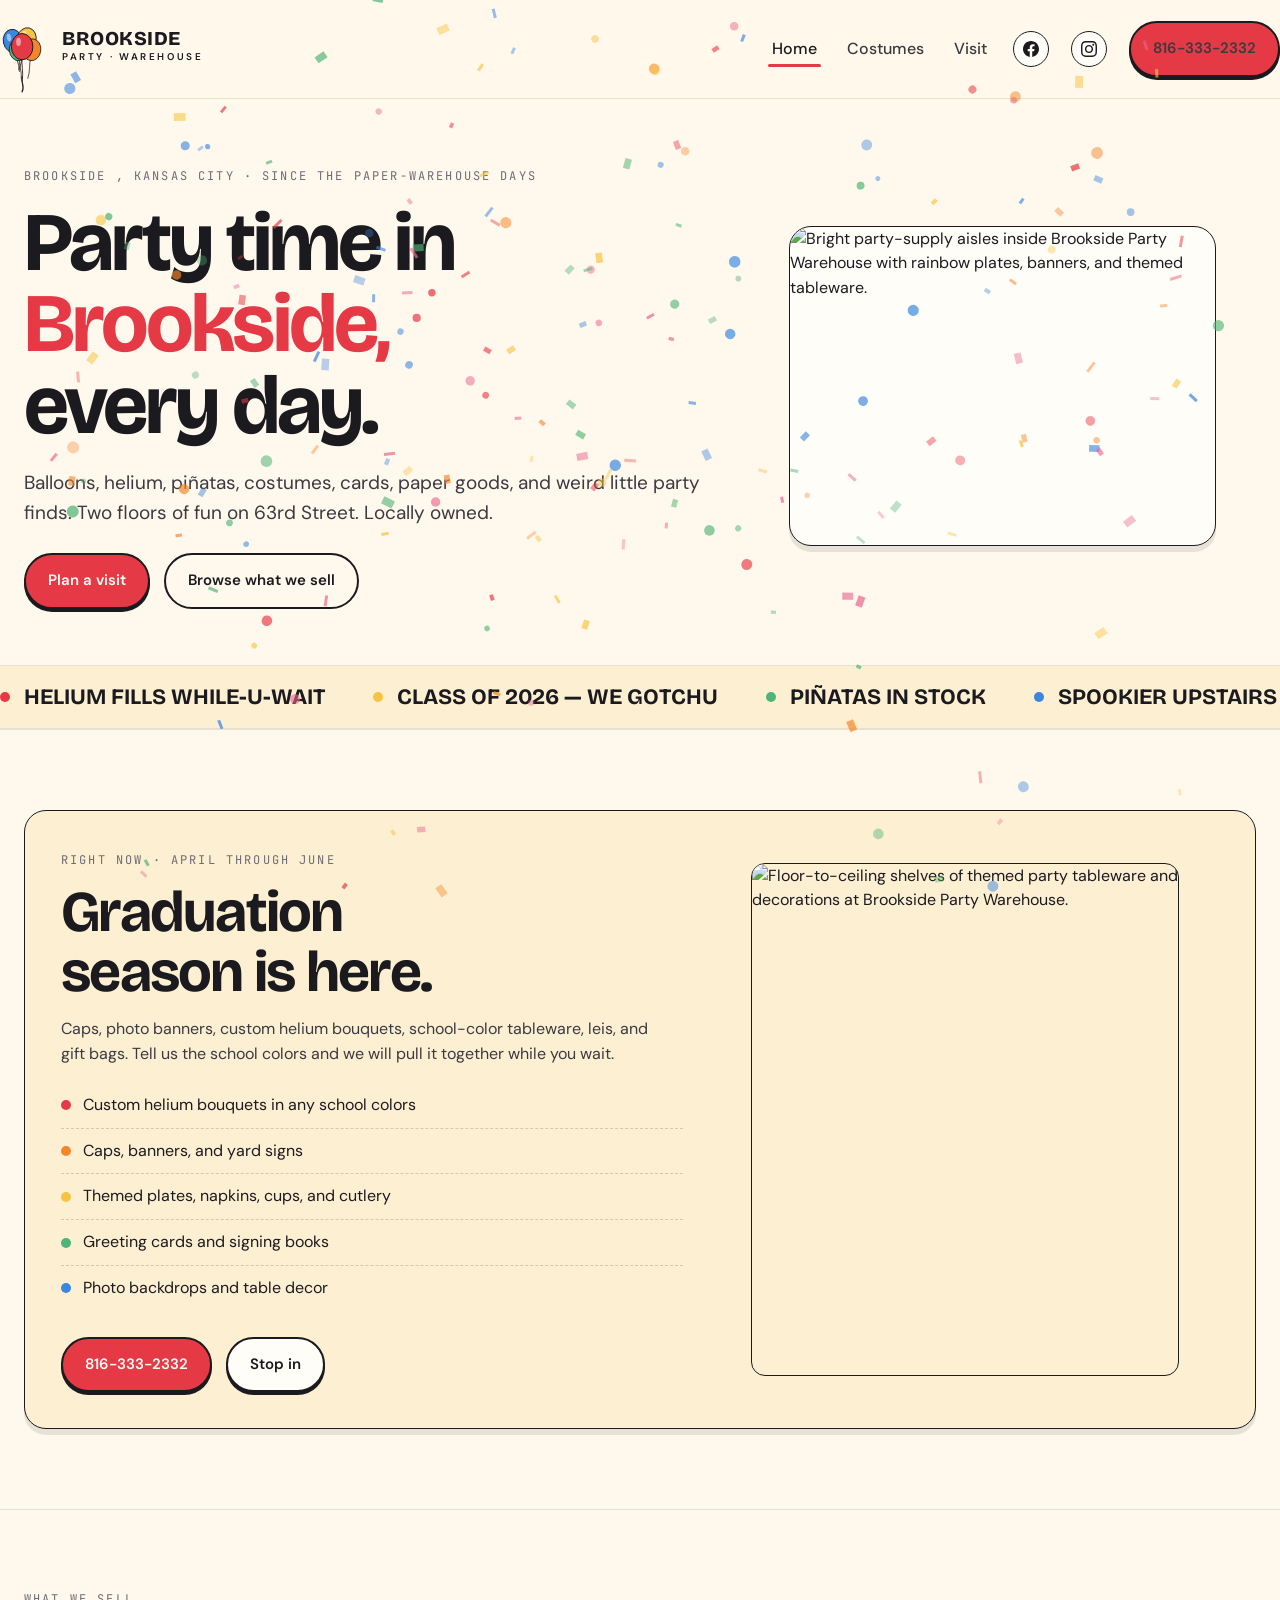
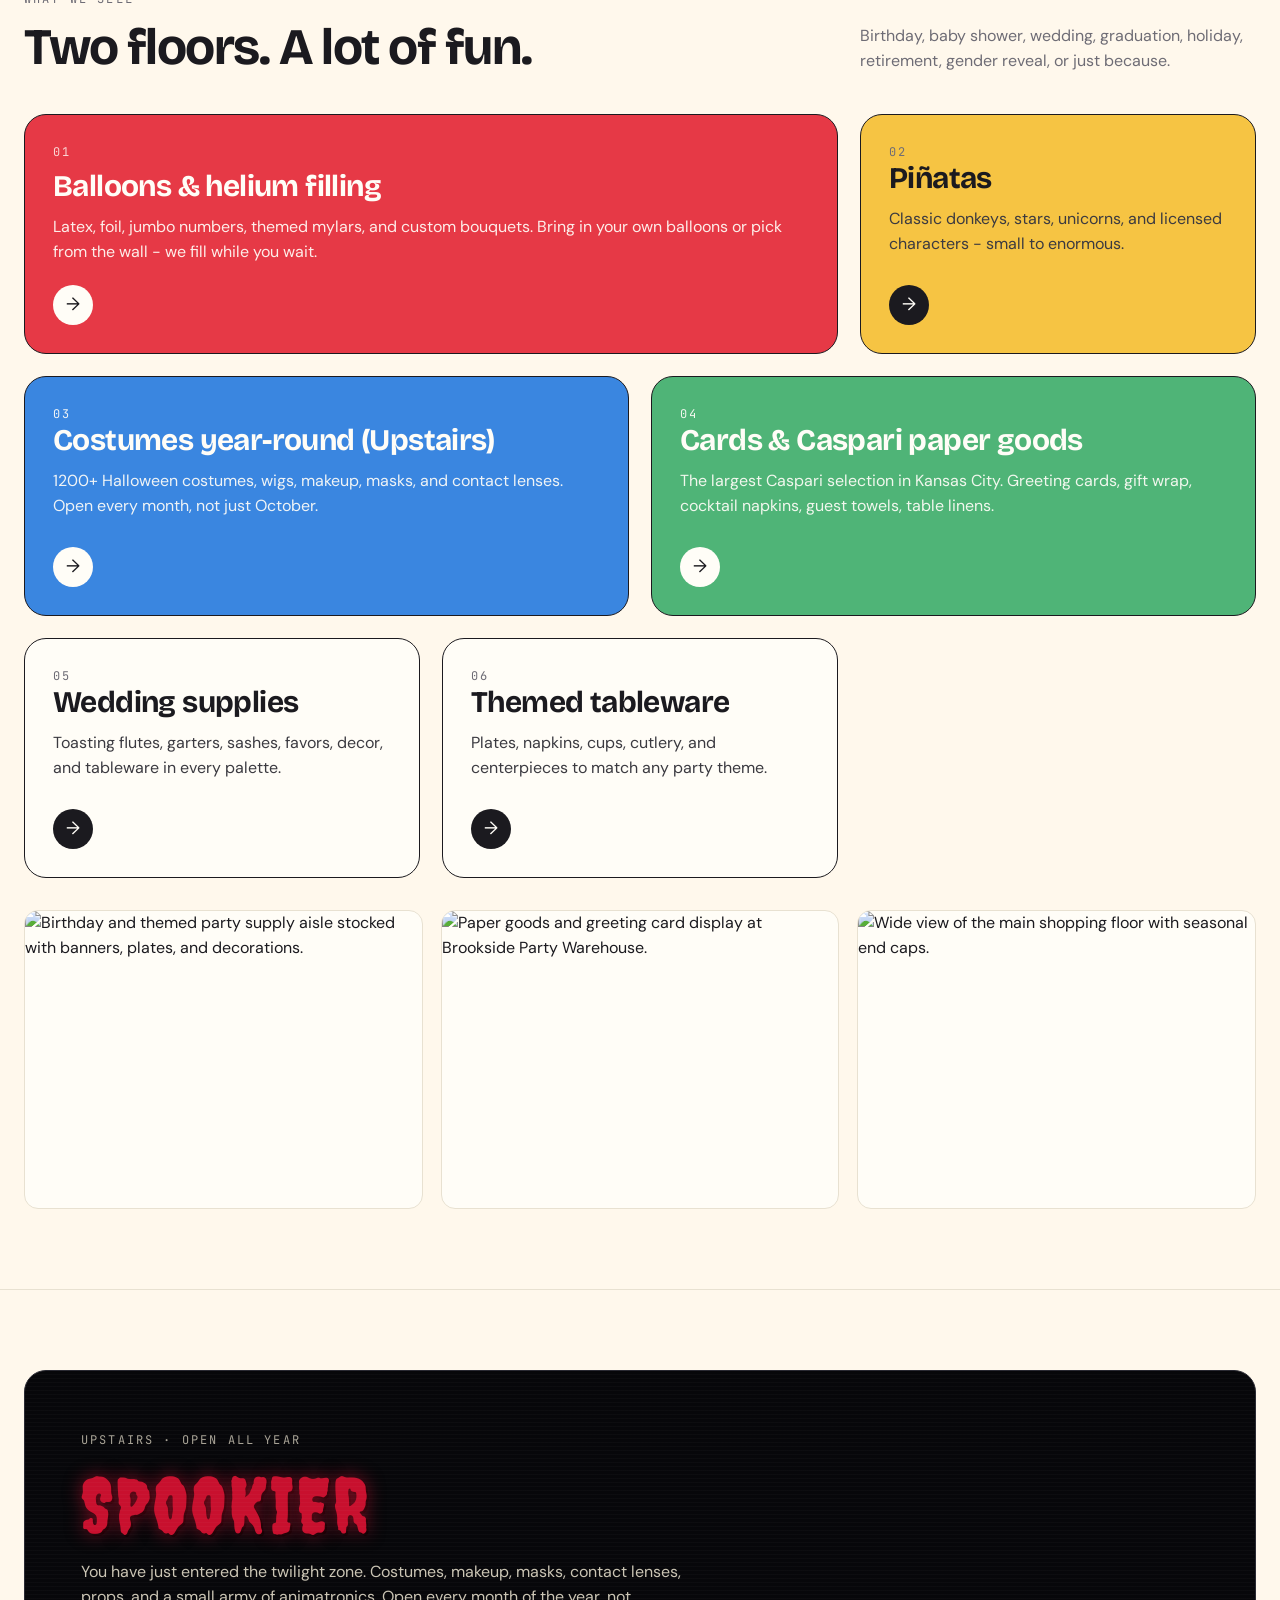
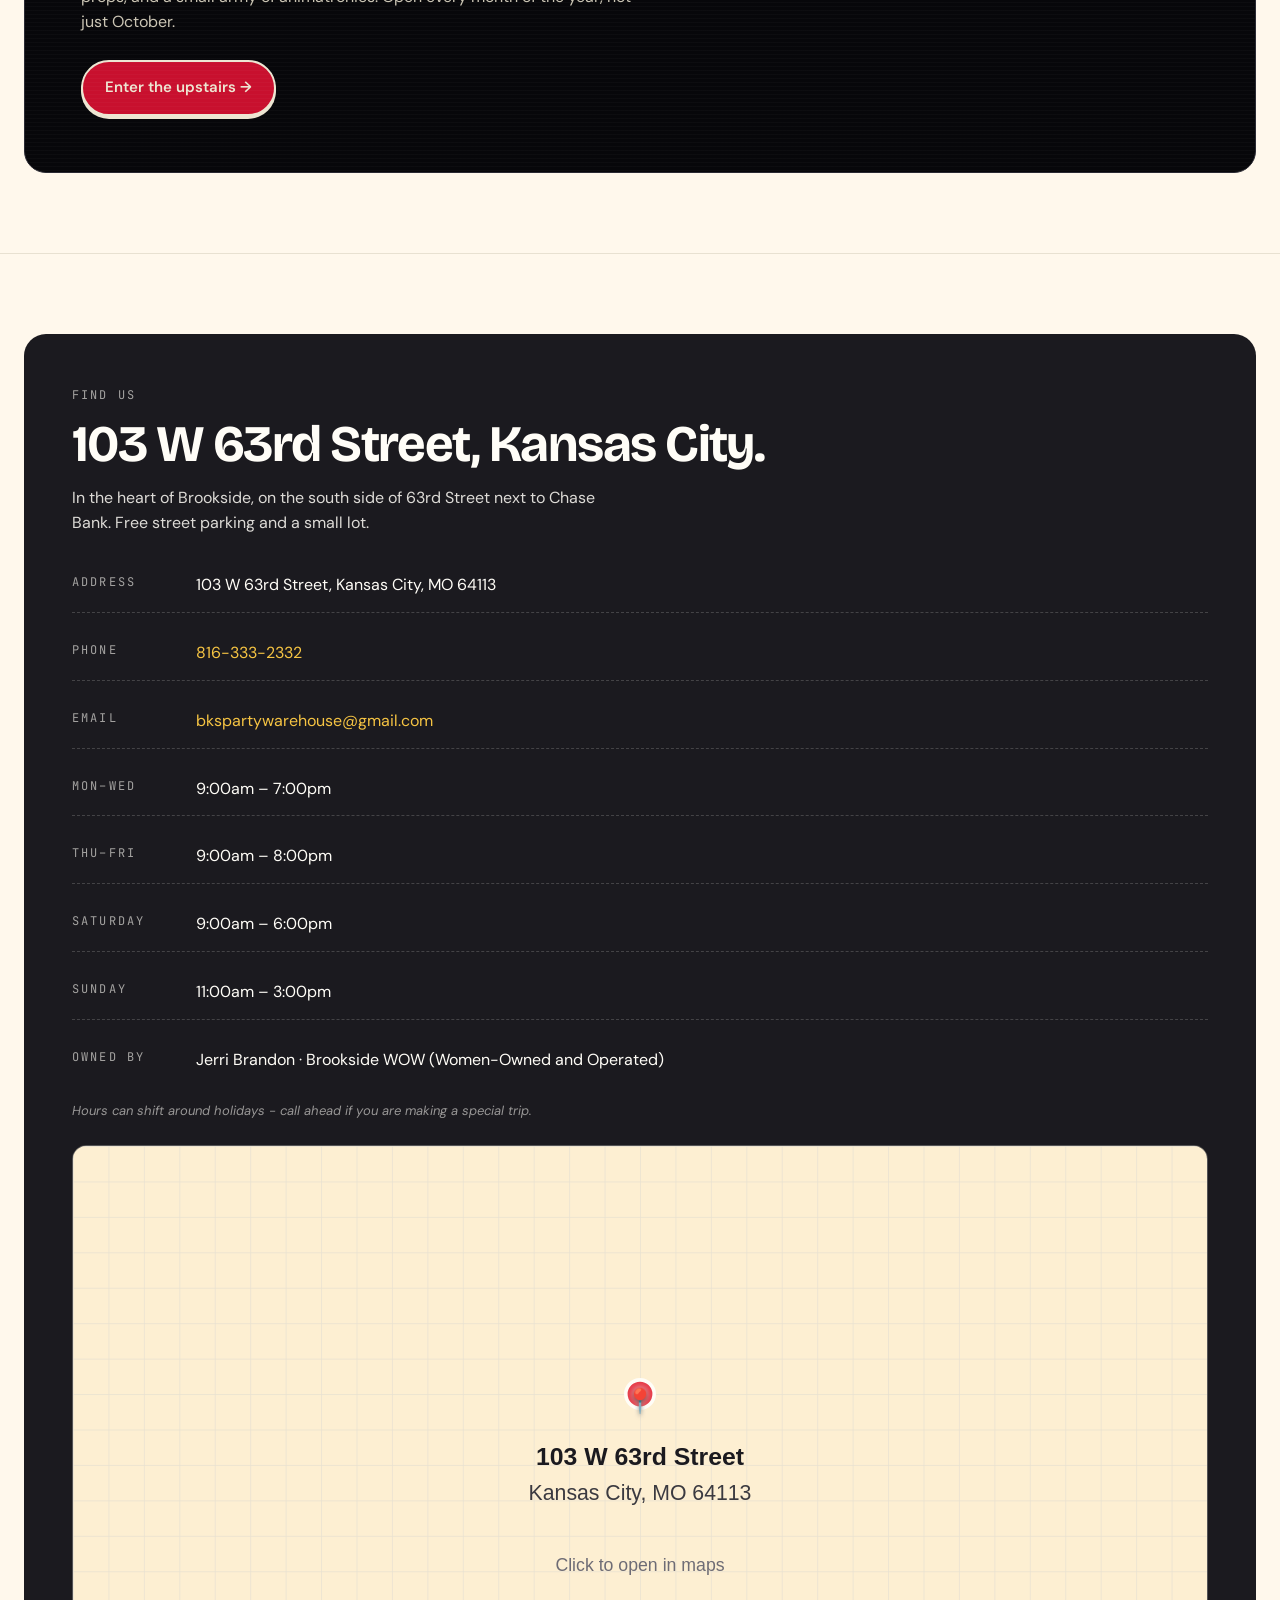
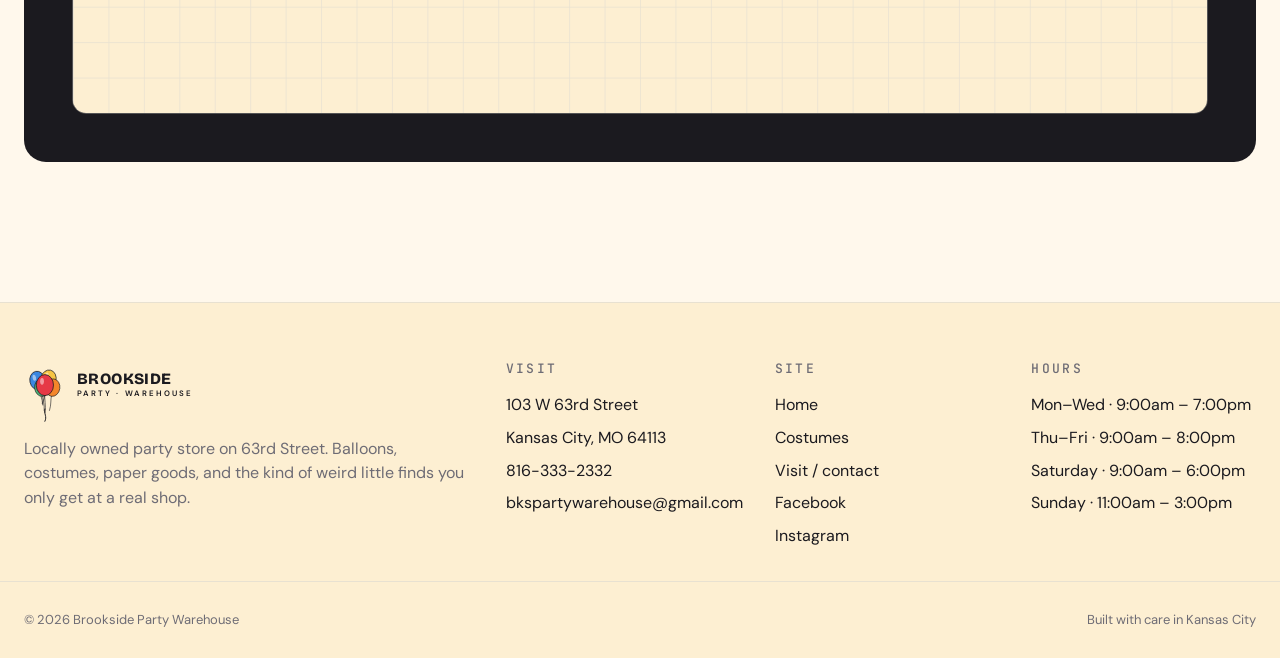
==== index.html @ d652de0e "Merge branch 'main' of https://github.com/simonlpaige/brooksideparty.github.io" ====
<!DOCTYPE html>
<html lang="en">
<head>
  <meta charset="UTF-8">
  <meta name="viewport" content="width=device-width, initial-scale=1.0">
  <title>Brookside Party Warehouse | Balloons, Costumes, and Party Supplies in Kansas City</title>
  <meta name="description" content="Brookside Party Warehouse is a locally owned party store at 103 W 63rd St in Kansas City. Balloons and helium filling, party supplies, year-round Halloween costumes upstairs, and the largest selection of Caspari paper goods in KC.">
  <meta name="theme-color" content="#FFF8EC">

  <meta property="og:title" content="Brookside Party Warehouse">
  <meta property="og:description" content="Balloons, helium, party supplies, costumes year-round, and KC's biggest Caspari selection. 103 W 63rd Street, Kansas City.">
  <meta property="og:type" content="website">
  <meta property="og:url" content="https://brooksideparty.com/">
  <meta property="og:locale" content="en_US">

  <meta name="twitter:card" content="summary_large_image">
  <meta name="twitter:title" content="Brookside Party Warehouse">
  <meta name="twitter:description" content="Balloons, helium, party supplies, year-round costumes. 103 W 63rd Street, Kansas City.">

  <link rel="canonical" href="https://brooksideparty.com/">
  <link rel="icon" href="data:image/svg+xml,%3Csvg xmlns='http://www.w3.org/2000/svg' viewBox='0 0 100 100'%3E%3Ctext y='.9em' font-size='90'%3E%F0%9F%8E%89%3C/text%3E%3C/svg%3E">

  <link rel="preconnect" href="https://fonts.googleapis.com">
  <link rel="preconnect" href="https://fonts.gstatic.com" crossorigin>
  <link href="https://fonts.googleapis.com/css2?family=Bricolage+Grotesque:wght@500;700;800&family=DM+Sans:wght@400;500;600;700&family=JetBrains+Mono:wght@400;500&family=Creepster&display=swap" rel="stylesheet">

  <link rel="stylesheet" href="style.css">

  <script type="application/ld+json">
  {
    "@context": "https://schema.org",
    "@type": "Store",
    "name": "Brookside Party Warehouse",
    "description": "Locally owned party store in the Brookside neighborhood of Kansas City. Balloons, helium filling, party supplies, paper goods, costumes year-round, and pinatas.",
    "url": "https://brooksideparty.com/",
    "telephone": "+1-816-333-2332",
    "email": "bkspartywarehouse@gmail.com",
    "image": "https://brooksideparty.com/images/img-01.jpg",
    "priceRange": "$$",
    "address": {
      "@type": "PostalAddress",
      "streetAddress": "103 W 63rd St",
      "addressLocality": "Kansas City",
      "addressRegion": "MO",
      "postalCode": "64113",
      "addressCountry": "US"
    },
    "geo": {
      "@type": "GeoCoordinates",
      "latitude": 39.0237,
      "longitude": -94.5895
    },
    "openingHoursSpecification": [
      { "@type": "OpeningHoursSpecification", "dayOfWeek": ["Monday","Tuesday","Wednesday"], "opens": "09:00", "closes": "19:00" },
      { "@type": "OpeningHoursSpecification", "dayOfWeek": ["Thursday","Friday"], "opens": "09:00", "closes": "20:00" },
      { "@type": "OpeningHoursSpecification", "dayOfWeek": "Saturday", "opens": "09:00", "closes": "18:00" },
      { "@type": "OpeningHoursSpecification", "dayOfWeek": "Sunday", "opens": "11:00", "closes": "15:00" }
    ],
    "areaServed": "Kansas City Metro",
    "founder": "Jerri Brandon"
  }
  </script>
</head>
<body data-confetti="burst">
  <a class="skip" href="#main">Skip to main content</a>

  <header class="nav" role="banner">
    <div class="container nav-inner">
      <a class="brand" href="index.html" aria-label="Brookside Party Warehouse home">
        <svg viewBox="0 0 220 64" width="242" height="70" style="overflow:visible" aria-hidden="true">
          <g transform="translate(0 4) scale(0.7)">
            <g transform="translate(14 20) rotate(-12) scale(0.7)">
              <path d="M0 32 C -2 44, 3 56, 0 72" stroke="#1B1A1F" stroke-width="1.4" fill="none" stroke-linecap="round"/>
              <path d="M-3 30 L 0 36 L 3 30 Z" fill="#3A86E0" stroke="#1B1A1F" stroke-width="1" stroke-linejoin="round"/>
              <ellipse cx="0" cy="14" rx="18" ry="22" fill="#3A86E0" stroke="#1B1A1F" stroke-width="1.6"/>
              <ellipse cx="-6" cy="6" rx="4" ry="7" fill="rgba(255,255,255,0.55)" opacity="0.9"/>
            </g>
            <g transform="translate(36 18) rotate(14) scale(0.7)">
              <path d="M0 32 C -2 44, 3 56, 0 72" stroke="#1B1A1F" stroke-width="1.4" fill="none" stroke-linecap="round"/>
              <path d="M-3 30 L 0 36 L 3 30 Z" fill="#F6C443" stroke="#1B1A1F" stroke-width="1" stroke-linejoin="round"/>
              <ellipse cx="0" cy="14" rx="18" ry="22" fill="#F6C443" stroke="#1B1A1F" stroke-width="1.6"/>
              <ellipse cx="-6" cy="6" rx="4" ry="7" fill="rgba(255,255,255,0.55)" opacity="0.9"/>
            </g>
            <g transform="translate(22 32) rotate(-6) scale(0.65)">
              <path d="M0 32 C -2 44, 3 56, 0 72" stroke="#1B1A1F" stroke-width="1.4" fill="none" stroke-linecap="round"/>
              <path d="M-3 30 L 0 36 L 3 30 Z" fill="#4FB477" stroke="#1B1A1F" stroke-width="1" stroke-linejoin="round"/>
              <ellipse cx="0" cy="14" rx="18" ry="22" fill="#4FB477" stroke="#1B1A1F" stroke-width="1.6"/>
              <ellipse cx="-6" cy="6" rx="4" ry="7" fill="rgba(255,255,255,0.55)" opacity="0.9"/>
            </g>
            <g transform="translate(42 32) rotate(8) scale(0.65)">
              <path d="M0 32 C -2 44, 3 56, 0 72" stroke="#1B1A1F" stroke-width="1.4" fill="none" stroke-linecap="round"/>
              <path d="M-3 30 L 0 36 L 3 30 Z" fill="#F4862A" stroke="#1B1A1F" stroke-width="1" stroke-linejoin="round"/>
              <ellipse cx="0" cy="14" rx="18" ry="22" fill="#F4862A" stroke="#1B1A1F" stroke-width="1.6"/>
              <ellipse cx="-6" cy="6" rx="4" ry="7" fill="rgba(255,255,255,0.55)" opacity="0.9"/>
            </g>
            <g transform="translate(28 26) rotate(0) scale(0.78)">
              <path d="M0 32 C -2 44, 3 56, 0 72" stroke="#1B1A1F" stroke-width="1.4" fill="none" stroke-linecap="round"/>
              <path d="M-3 30 L 0 36 L 3 30 Z" fill="#E63946" stroke="#1B1A1F" stroke-width="1" stroke-linejoin="round"/>
              <ellipse cx="0" cy="14" rx="18" ry="22" fill="#E63946" stroke="#1B1A1F" stroke-width="1.6"/>
              <ellipse cx="-6" cy="6" rx="4" ry="7" fill="rgba(255,255,255,0.55)" opacity="0.9"/>
            </g>
            <path d="M28 76 C 26 84, 32 88, 28 96" stroke="#1B1A1F" stroke-width="1.6" fill="none" stroke-linecap="round"/>
          </g>
          <text x="56" y="28" font-family="'Bricolage Grotesque', Georgia, serif" font-weight="800" font-size="18" fill="#1B1A1F" letter-spacing="0.5">BROOKSIDE</text>
          <text x="56" y="42" font-family="'DM Sans', sans-serif" font-weight="600" font-size="9" fill="#1B1A1F" letter-spacing="2.4">PARTY · WAREHOUSE</text>
        </svg>
      </a>
      <nav aria-label="Primary">
        <ul class="nav-links">
          <li><a href="index.html" aria-current="page">Home</a></li>
          <li><a href="spookier.html">Costumes</a></li>
          <li><a href="contact.html">Visit</a></li>
          <li><a class="social-icon" href="https://www.facebook.com/brooksidepartywarehouse" target="_blank" rel="noopener" aria-label="Facebook" title="Facebook">
            <svg width="16" height="16" viewBox="0 0 24 24" fill="currentColor">
              <path d="M24 12.073c0-6.627-5.373-12-12-12s-12 5.373-12 12c0 5.99 4.388 10.954 10.125 11.854v-8.385H7.078v-3.47h3.047V9.43c0-3.007 1.792-4.669 4.533-4.669 1.312 0 2.686.235 2.686.235v2.953H15.83c-1.491 0-1.956.925-1.956 1.874v2.25h3.328l-.532 3.47h-2.796v8.385C19.612 23.027 24 18.062 24 12.073z"/>
            </svg>
          </a></li>
          <li><a class="social-icon" href="https://www.instagram.com/brooksidepartywarehouse/" target="_blank" rel="noopener" aria-label="Instagram" title="Instagram">
            <svg width="16" height="16" viewBox="0 0 24 24" fill="currentColor">
              <path d="M12 2.163c3.204 0 3.584.012 4.85.07 3.252.148 4.771 1.691 4.919 4.919.058 1.265.069 1.645.069 4.849 0 3.205-.012 3.584-.069 4.849-.149 3.225-1.664 4.771-4.919 4.919-1.266.058-1.644.07-4.85.07-3.204 0-3.584-.012-4.849-.07-3.26-.149-4.771-1.699-4.919-4.92-.058-1.265-.07-1.644-.07-4.849 0-3.204.013-3.583.07-4.849.149-3.227 1.664-4.771 4.919-4.919 1.266-.057 1.645-.069 4.849-.069zm0-2.163c-3.259 0-3.667.014-4.947.072-4.358.2-6.78 2.618-6.98 6.98-.059 1.281-.073 1.689-.073 4.948 0 3.259.014 3.668.072 4.948.2 4.358 2.618 6.78 6.98 6.98 1.281.058 1.689.072 4.948.072 3.259 0 3.668-.014 4.948-.072 4.354-.2 6.782-2.618 6.979-6.98.059-1.28.073-1.689.073-4.948 0-3.259-.014-3.667-.072-4.947-.196-4.354-2.617-6.78-6.979-6.98-1.281-.059-1.69-.073-4.949-.073zm0 5.838c-3.403 0-6.162 2.759-6.162 6.162s2.759 6.163 6.162 6.163 6.162-2.759 6.162-6.163c0-3.403-2.759-6.162-6.162-6.162zm0 10.162c-2.209 0-4-1.79-4-4 0-2.209 1.791-4 4-4s4 1.791 4 4c0 2.21-1.791 4-4 4zm6.406-11.845c-.796 0-1.441.645-1.441 1.44s.645 1.44 1.441 1.44c.795 0 1.439-.645 1.439-1.44s-.644-1.44-1.439-1.44z"/>
            </svg>
          </a></li>
          <li><a class="btn btn--primary" href="tel:+18163332332" aria-label="Call the store at 8 1 6, 3 3 3, 2 3 3 2"><span class="nav-phone-label">816-333-2332</span><span class="nav-phone-icon" aria-hidden="true">📞</span></a></li>
        </ul>
      </nav>
    </div>
  </header>

  <main id="main">
    <section class="hero">
      <div class="container hero-grid">
        <div>
          <span class="eyebrow">Brookside&nbsp;, Kansas City &middot; since the paper-warehouse days</span>
          <h1 style="margin-top:14px;">Party time in <span class="pop">Brookside&NoBreak;, </span> every day.</h1>
          <p class="lede">Balloons, helium, pi&ntilde;atas, costumes, cards, paper goods, and weird little party finds. Two floors of fun on 63rd&nbsp;Street. Locally&nbsp;owned.</p>
          <div class="cta-row">
            <a class="btn btn--primary" href="contact.html">Plan a visit</a>
            <a class="btn btn--ghost" href="#categories">Browse what we sell</a>
          </div>
        </div>
        <figure class="hero-card" aria-label="Inside Brookside Party Warehouse main floor">
          <img src="images/img-01.jpg" alt="Bright party-supply aisles inside Brookside Party Warehouse with rainbow plates, banners, and themed tableware." loading="eager">
        </figure>
      </div>
    </section>

    <div class="marquee" aria-hidden="true">
      <div class="marquee-track">
        <span><span class="marquee-dot" style="background:#E63946"></span>HELIUM FILLS WHILE-U-WAIT</span>
        <span><span class="marquee-dot" style="background:#F6C443"></span>CLASS OF 2026 &mdash; WE GOTCHU</span>
        <span><span class="marquee-dot" style="background:#4FB477"></span>PI&Ntilde;ATAS IN STOCK</span>
        <span><span class="marquee-dot" style="background:#3A86E0"></span>SPOOKIER UPSTAIRS &middot; ALL YEAR</span>
        <span><span class="marquee-dot" style="background:#F4862A"></span>CUSTOM ORDERS</span>
        <span><span class="marquee-dot" style="background:#E86A92"></span>FREE STREET PARKING</span>
        <span><span class="marquee-dot" style="background:#E63946"></span>HELIUM FILLS WHILE-U-WAIT</span>
        <span><span class="marquee-dot" style="background:#F6C443"></span>CLASS OF 2026 &mdash; WE GOTCHU</span>
        <span><span class="marquee-dot" style="background:#4FB477"></span>PI&Ntilde;ATAS IN STOCK</span>
        <span><span class="marquee-dot" style="background:#3A86E0"></span>SPOOKIER UPSTAIRS &middot; ALL YEAR</span>
        <span><span class="marquee-dot" style="background:#E86A92"></span>FREE STREET PARKING</span>
      </div>
    </div>

    <section class="section" id="graduation" aria-labelledby="grad-h">
      <div class="container">
        <div class="feature">
          <div>
            <span class="eyebrow">Right now &middot; April through June</span>
            <h2 id="grad-h" style="margin-top:12px;">Graduation season is here.</h2>
            <p style="margin-top:14px; color:var(--ink-soft); max-width:54ch;">Caps, photo banners, custom helium bouquets, school-color tableware, leis, and gift bags. Tell us the school colors and we will pull it together while you wait.</p>
            <ul>
              <li><span class="bullet" style="background:var(--red)"></span>Custom helium bouquets in any school colors</li>
              <li><span class="bullet" style="background:var(--orange)"></span>Caps, banners, and yard signs</li>
              <li><span class="bullet" style="background:var(--yellow)"></span>Themed plates, napkins, cups, and cutlery</li>
              <li><span class="bullet" style="background:var(--green)"></span>Greeting cards and signing books</li>
              <li><span class="bullet" style="background:var(--blue)"></span>Photo backdrops and table decor</li>
            </ul>
            <div class="cta-row">
              <a class="btn btn--primary" href="tel:+18163332332">816-333-2332</a>
              <a class="btn" href="contact.html">Stop in</a>
            </div>
          </div>
          <figure class="feature-photo" aria-label="Themed party tableware on the main floor">
            <img src="images/img-02.jpg" alt="Floor-to-ceiling shelves of themed party tableware and decorations at Brookside Party Warehouse." loading="lazy">
          </figure>
        </div>
      </div>
    </section>

    <section class="section" id="categories" aria-labelledby="cats-h">
      <div class="container">
        <div class="section-head">
          <div>
            <span class="eyebrow">What we sell</span>
            <h2 id="cats-h">Two floors. A lot of fun.</h2>
          </div>
          <p class="muted" style="max-width:36ch;">Birthday, baby shower, wedding, graduation, holiday, retirement, gender reveal, or just because.</p>
        </div>
        <div class="cat-grid">
          <article class="cat cat--featured">
            <div>
              <div class="num">01</div>
              <h3 style="color:var(--paper); margin-top:8px;">Balloons &amp; helium filling</h3>
              <p>Latex, foil, jumbo numbers, themed mylars, and custom bouquets. Bring in your own balloons or pick from the wall - we fill while you wait.</p>
            </div>
            <a class="arrow" href="contact.html" aria-label="Visit details for balloon orders">&rarr;</a>
          </article>
          <article class="cat cat--small cat--yellow">
            <div>
              <div class="num">02</div>
              <h3>Pi&ntilde;atas</h3>
              <p>Classic donkeys, stars, unicorns, and licensed characters - small to enormous.</p>
            </div>
            <a class="arrow" href="contact.html" aria-label="Visit details for pinatas">&rarr;</a>
          </article>
          <article class="cat cat--med cat--blue">
            <div>
              <div class="num">03</div>
              <h3 style="color:var(--paper);">Costumes year-round (Upstairs)</h3>
              <p>1200+ Halloween costumes, wigs, makeup, masks, and contact lenses. Open every month, not just October.</p>
            </div>
            <a class="arrow" href="spookier.html" aria-label="Go to the Spookier costume page">&rarr;</a>
          </article>
          <article class="cat cat--med cat--green">
            <div>
              <div class="num">04</div>
              <h3 style="color:var(--paper);">Cards &amp; Caspari paper goods</h3>
              <p>The largest Caspari selection in Kansas City. Greeting cards, gift wrap, cocktail napkins, guest towels, table linens.</p>
            </div>
            <a class="arrow" href="contact.html" aria-label="Visit details for cards and Caspari">&rarr;</a>
          </article>
          <article class="cat cat--small">
            <div>
              <div class="num">05</div>
              <h3>Wedding supplies</h3>
              <p>Toasting flutes, garters, sashes, favors, decor, and tableware in every palette.</p>
            </div>
            <a class="arrow" href="contact.html" aria-label="Visit details for wedding supplies">&rarr;</a>
          </article>
          <article class="cat cat--small">
            <div>
              <div class="num">06</div>
              <h3>Themed tableware</h3>
              <p>Plates, napkins, cups, cutlery, and centerpieces to match any party theme.</p>
            </div>
            <a class="arrow" href="contact.html" aria-label="Visit details for tableware">&rarr;</a>
          </article>
        </div>

        <div class="photo-strip" aria-label="More views from inside the store">
          <figure>
            <img src="images/img-03.jpg" alt="Birthday and themed party supply aisle stocked with banners, plates, and decorations.">
          </figure>
          <figure>
            <img src="images/img-04.jpg" alt="Paper goods and greeting card display at Brookside Party Warehouse.">
          </figure>
          <figure>
            <img src="images/img-02.jpg" alt="Wide view of the main shopping floor with seasonal end caps.">
          </figure>
        </div>
      </div>
    </section>

    <section class="section" id="spookier-teaser" aria-labelledby="spook-h">
      <div class="container">
        <div class="spookier-teaser">
          <div class="stripes" aria-hidden="true"></div>
          <span class="eyebrow" style="color:rgba(237,230,210,0.7);">Upstairs &middot; open all year</span>
          <h2 id="spook-h" style="margin-top:14px;"><span class="flicker">SPOOKIER</span></h2>
          <p>You have just entered the twilight zone. Costumes, makeup, masks, contact lenses, props, and a small army of animatronics. Open every month of the year, not just October.</p>
          <div class="cta-row">
            <a class="btn" href="spookier.html">Enter the upstairs &rarr;</a>
          </div>
        </div>
      </div>
    </section>

    <section class="section" aria-labelledby="visit-h">
      <div class="container">
        <div class="visit">
          <div>
            <span class="eyebrow" style="color:rgba(255,253,247,0.6);">Find us</span>
            <h2 id="visit-h" style="margin-top:12px;">103 W 63rd Street, Kansas City.</h2>
            <p style="margin-top:14px; color:rgba(255,253,247,0.85); max-width:48ch;">In the heart of Brookside, on the south side of 63rd Street next to Chase Bank. Free street parking and a small lot.</p>
            <div class="visit-rows">
              <div class="visit-row"><span class="k">Address</span><span>103 W 63rd Street, Kansas City, MO 64113</span></div>
              <div class="visit-row"><span class="k">Phone</span><a href="tel:+18163332332">816-333-2332</a></div>
              <div class="visit-row"><span class="k">Email</span><a href="mailto:bkspartywarehouse@gmail.com">bkspartywarehouse@gmail.com</a></div>
              <div class="visit-row"><span class="k">Mon&ndash;Wed</span><span>9:00am &ndash; 7:00pm</span></div>
              <div class="visit-row"><span class="k">Thu&ndash;Fri</span><span>9:00am &ndash; 8:00pm</span></div>
              <div class="visit-row"><span class="k">Saturday</span><span>9:00am &ndash; 6:00pm</span></div>
              <div class="visit-row"><span class="k">Sunday</span><span>11:00am &ndash; 3:00pm</span></div>
              <div class="visit-row"><span class="k">Owned by</span><span>Jerri Brandon &middot; Brookside WOW (Women-Owned and Operated)</span></div>
            </div>
            <p class="note" style="color:rgba(255,253,247,0.55); margin-top:14px;">Hours can shift around holidays - call ahead if you are making a special trip.</p>
            <a href="https://maps.google.com/?q=103+W+63rd+Street,+Kansas+City,+MO+64113" target="_blank" rel="noopener" class="visit-map-link" aria-label="Open 103 W 63rd Street in maps">
              <img
                src="https://tile.openstreetmap.org/16/15103/24593.png"
                alt="Map showing Brookside Party Warehouse at 103 W 63rd Street, Kansas City"
                class="visit-map-img"
                loading="lazy"
                onerror="this.src='[data-uri]'"
              >
              <div class="visit-map-pin">📍</div>
            </a>
          </div>
        </div>
      </div>
    </section>
  </main>

  <footer class="footer" role="contentinfo">
    <div class="container footer-grid">
      <div>
        <div class="brand" aria-label="Brookside Party Warehouse">
          <svg viewBox="0 0 220 64" width="200" height="56" style="overflow:visible" aria-hidden="true">
            <g transform="translate(0 4) scale(0.7)">
              <g transform="translate(14 20) rotate(-12) scale(0.7)">
                <path d="M0 32 C -2 44, 3 56, 0 72" stroke="#1B1A1F" stroke-width="1.4" fill="none" stroke-linecap="round"/>
                <path d="M-3 30 L 0 36 L 3 30 Z" fill="#3A86E0" stroke="#1B1A1F" stroke-width="1" stroke-linejoin="round"/>
                <ellipse cx="0" cy="14" rx="18" ry="22" fill="#3A86E0" stroke="#1B1A1F" stroke-width="1.6"/>
                <ellipse cx="-6" cy="6" rx="4" ry="7" fill="rgba(255,255,255,0.55)" opacity="0.9"/>
              </g>
              <g transform="translate(36 18) rotate(14) scale(0.7)">
                <path d="M0 32 C -2 44, 3 56, 0 72" stroke="#1B1A1F" stroke-width="1.4" fill="none" stroke-linecap="round"/>
                <path d="M-3 30 L 0 36 L 3 30 Z" fill="#F6C443" stroke="#1B1A1F" stroke-width="1" stroke-linejoin="round"/>
                <ellipse cx="0" cy="14" rx="18" ry="22" fill="#F6C443" stroke="#1B1A1F" stroke-width="1.6"/>
                <ellipse cx="-6" cy="6" rx="4" ry="7" fill="rgba(255,255,255,0.55)" opacity="0.9"/>
              </g>
              <g transform="translate(22 32) rotate(-6) scale(0.65)">
                <path d="M0 32 C -2 44, 3 56, 0 72" stroke="#1B1A1F" stroke-width="1.4" fill="none" stroke-linecap="round"/>
                <path d="M-3 30 L 0 36 L 3 30 Z" fill="#4FB477" stroke="#1B1A1F" stroke-width="1" stroke-linejoin="round"/>
                <ellipse cx="0" cy="14" rx="18" ry="22" fill="#4FB477" stroke="#1B1A1F" stroke-width="1.6"/>
                <ellipse cx="-6" cy="6" rx="4" ry="7" fill="rgba(255,255,255,0.55)" opacity="0.9"/>
              </g>
              <g transform="translate(42 32) rotate(8) scale(0.65)">
                <path d="M0 32 C -2 44, 3 56, 0 72" stroke="#1B1A1F" stroke-width="1.4" fill="none" stroke-linecap="round"/>
                <path d="M-3 30 L 0 36 L 3 30 Z" fill="#F4862A" stroke="#1B1A1F" stroke-width="1" stroke-linejoin="round"/>
                <ellipse cx="0" cy="14" rx="18" ry="22" fill="#F4862A" stroke="#1B1A1F" stroke-width="1.6"/>
                <ellipse cx="-6" cy="6" rx="4" ry="7" fill="rgba(255,255,255,0.55)" opacity="0.9"/>
              </g>
              <g transform="translate(28 26) rotate(0) scale(0.78)">
                <path d="M0 32 C -2 44, 3 56, 0 72" stroke="#1B1A1F" stroke-width="1.4" fill="none" stroke-linecap="round"/>
                <path d="M-3 30 L 0 36 L 3 30 Z" fill="#E63946" stroke="#1B1A1F" stroke-width="1" stroke-linejoin="round"/>
                <ellipse cx="0" cy="14" rx="18" ry="22" fill="#E63946" stroke="#1B1A1F" stroke-width="1.6"/>
                <ellipse cx="-6" cy="6" rx="4" ry="7" fill="rgba(255,255,255,0.55)" opacity="0.9"/>
              </g>
              <path d="M28 76 C 26 84, 32 88, 28 96" stroke="#1B1A1F" stroke-width="1.6" fill="none" stroke-linecap="round"/>
            </g>
            <text x="56" y="28" font-family="'Bricolage Grotesque', Georgia, serif" font-weight="800" font-size="18" fill="#1B1A1F" letter-spacing="0.5">BROOKSIDE</text>
            <text x="56" y="42" font-family="'DM Sans', sans-serif" font-weight="600" font-size="9" fill="#1B1A1F" letter-spacing="2.4">PARTY &middot; WAREHOUSE</text>
          </svg>
        </div>
        <p class="muted" style="margin-top:14px; max-width:42ch;">Locally owned party store on 63rd Street. Balloons, costumes, paper goods, and the kind of weird little finds you only get at a real shop.</p>
      </div>
      <div>
        <h4>Visit</h4>
        <ul>
          <li>103 W 63rd Street</li>
          <li>Kansas City, MO 64113</li>
          <li><a href="tel:+18163332332">816-333-2332</a></li>
          <li><a href="mailto:bkspartywarehouse@gmail.com">bkspartywarehouse@gmail.com</a></li>
        </ul>
      </div>
      <div>
        <h4>Site</h4>
        <ul>
          <li><a href="index.html">Home</a></li>
          <li><a href="spookier.html">Costumes</a></li>
          <li><a href="contact.html">Visit / contact</a></li>
          <li><a href="https://www.facebook.com/brooksidepartywarehouse" target="_blank" rel="noopener">Facebook</a></li>
          <li><a href="https://www.instagram.com/brooksidepartywarehouse/" target="_blank" rel="noopener">Instagram</a></li>
        </ul>
      </div>
      <div>
        <h4>Hours</h4>
        <ul>
          <li>Mon&ndash;Wed &middot; 9:00am &ndash; 7:00pm</li>
          <li>Thu&ndash;Fri &middot; 9:00am &ndash; 8:00pm</li>
          <li>Saturday &middot; 9:00am &ndash; 6:00pm</li>
          <li>Sunday &middot; 11:00am &ndash; 3:00pm</li>
        </ul>
      </div>
    </div>
    <div class="container footer-bottom">
      <span>&copy; <span id="yr"></span> Brookside Party Warehouse</span>
      <span>Built with care in Kansas City</span>
    </div>
  </footer>

  <script src="confetti.js" defer></script>
  <script>
    document.addEventListener("DOMContentLoaded", function () {
      var y = document.getElementById("yr");
      if (y) y.textContent = new Date().getFullYear();

      // Click-anywhere pop
      document.addEventListener("click", function (e) {
        if (!window.Confetti) return;
        var t = e.target;
        // Avoid nesting confetti inside actual button presses (already handled)
        if (t.closest && (t.closest("a") || t.closest("button"))) return;
        window.Confetti.pop(e.clientX, e.clientY);
      });
    });
  </script>
</body>
</html>
---- style.css ----
/* Brookside Party Warehouse - brand stylesheet
   Tokens from the brand style guide. Cream + rainbow + Spookier dark mode. */

:root {
  --cream: #FFF8EC;
  --cream-deep: #FDEFD2;
  --paper: #FFFDF7;

  --ink: #1B1A1F;
  --ink-soft: #3B3A40;
  --ink-mute: #6E6C75;
  --rule: #E8E1D1;

  --red: #E63946;
  --orange: #F4862A;
  --yellow: #F6C443;
  --green: #4FB477;
  --blue: #3A86E0;
  --pink: #E86A92;

  --void: #07070A;
  --void-2: #131318;
  --blood: #C8102E;
  --bone: #EDE6D2;
  --acid: #B6FF3D;

  --display: "Bricolage Grotesque", "Recoleta", Georgia, serif;
  --body: "DM Sans", "Helvetica Neue", Helvetica, Arial, sans-serif;
  --mono: "JetBrains Mono", ui-monospace, monospace;

  --r-sm: 8px;
  --r-md: 14px;
  --r-lg: 22px;
  --r-pill: 999px;
  --shadow-sm: 0 2px 0 rgba(27,26,31,0.08);
  --shadow-md: 0 6px 0 rgba(27,26,31,0.10);
  --shadow-lg: 0 14px 30px rgba(27,26,31,0.10), 0 3px 0 rgba(27,26,31,0.08);
}

* { box-sizing: border-box; }

html, body {
  margin: 0;
  padding: 0;
  background: var(--cream);
  color: var(--ink);
  font-family: var(--body);
  font-size: 16px;
  line-height: 1.55;
  -webkit-font-smoothing: antialiased;
  text-rendering: optimizeLegibility;
}

a { color: inherit; text-decoration: none; }

h1, h2, h3, h4 {
  font-family: var(--display);
  font-weight: 700;
  letter-spacing: -0.02em;
  margin: 0;
  text-wrap: balance;
}
h1 { font-size: clamp(40px, 6.5vw, 88px); line-height: 0.98; letter-spacing: -0.035em; }
h2 { font-size: clamp(30px, 4vw, 52px); line-height: 1.04; letter-spacing: -0.03em; }
h3 { font-size: clamp(20px, 2vw, 28px); line-height: 1.18; }
p  { margin: 0; text-wrap: pretty; }

img { max-width: 100%; height: auto; display: block; }

.eyebrow {
  font-family: var(--mono);
  font-size: 12px;
  letter-spacing: 0.18em;
  text-transform: uppercase;
  color: var(--ink-mute);
}

.container {
  width: 100%;
  max-width: 1280px;
  margin: 0 auto;
  padding: 0 24px;
}

/* Confetti canvas */
.confetti-canvas {
  position: fixed;
  inset: 0;
  pointer-events: none;
  z-index: 60;
}

/* Skip link */
.skip {
  position: absolute;
  left: -999px;
  top: 0;
  background: var(--ink);
  color: var(--paper);
  padding: 8px 14px;
  border-radius: var(--r-sm);
  z-index: 200;
}
.skip:focus { left: 12px; top: 12px; }

/* Top nav */
.nav {
  position: sticky;
  top: 0;
  z-index: 50;
  background: rgba(255, 248, 236, 0.86);
  backdrop-filter: saturate(140%) blur(10px);
  border-bottom: 1px solid var(--rule);
}
.nav-inner {
  display: flex;
  align-items: center;
  justify-content: space-between;
  padding: 14px 0;
  gap: 16px;
  flex-wrap: wrap;
}
@media (max-width: 640px) {
  .nav-inner { padding-left: 16px; padding-right: 16px; }
  .brand { padding-left: 0; }
}
@media (max-width: 768px) {
  .nav-inner .brand { margin-left: 8px; padding-left: 8px; }
}

/* Phone button - keep number from breaking across lines */
.nav-links .btn,
.nav-links .btn--primary {
  white-space: nowrap;
}

/* Desktop: Ensure phone button matches standard button padding */
.nav-links .btn--primary {
  padding: 14px 22px;
}

.nav-phone-icon { 
  display: none;
  color: #000; /* Force black for visibility on red background */
}
@media (max-width: 768px) {
  .nav-phone-label { display: none; }
  .nav-phone-icon {
    display: inline;
    font-size: 18px;
    line-height: 1;
    color: #000; /* Force black for visibility on red background */
  }
  .nav-links .btn,
  .nav-links .btn--primary {
    padding: 12px 12px;
  }
}
.brand {
  display: inline-flex;
  align-items: center;
  gap: 10px;
  font-family: var(--display);
  font-weight: 700;
  font-size: 18px;
  letter-spacing: -0.01em;
}
.brand-dot {
  width: 12px; height: 12px; border-radius: 50%;
  background: linear-gradient(135deg, var(--red), var(--yellow), var(--green), var(--blue));
}
.nav-links {
  display: flex;
  gap: 22px;
  align-items: center;
  font-weight: 500;
  list-style: none;
  padding: 0;
  margin: 0;
}
.nav-links a {
  position: relative;
  padding: 10px 4px;
  color: var(--ink-soft);
  min-height: 44px;
  display: inline-flex;
  align-items: center;
}
.nav-links a:hover { color: var(--ink); }
.nav-links a[aria-current="page"] { color: var(--ink); }
.nav-links a[aria-current="page"]::after {
  content: "";
  position: absolute;
  left: 0; right: 0; bottom: 4px;
  height: 3px;
  background: var(--red);
  border-radius: 2px;
}

/* Buttons */
.btn {
  display: inline-flex;
  align-items: center;
  gap: 10px;
  padding: 14px 22px;
  border-radius: var(--r-pill);
  font-family: var(--body);
  font-weight: 600;
  font-size: 15px;
  cursor: pointer;
  border: 2px solid var(--ink);
  background: var(--paper);
  color: var(--ink);
  box-shadow: 0 3px 0 var(--ink);
  transition: transform 120ms ease, box-shadow 120ms ease;
  min-height: 44px;
  text-align: center;
}
.btn:hover { transform: translateY(-2px); box-shadow: 0 5px 0 var(--ink); }
.btn:active { transform: translateY(1px); box-shadow: 0 1px 0 var(--ink); }
.btn:focus-visible { outline: 3px solid var(--blue); outline-offset: 3px; }
.btn--primary { background: var(--red); color: var(--paper); }
.btn--yellow  { background: var(--yellow); color: var(--ink); }
.btn--ghost   { background: transparent; box-shadow: none; }
.btn--ghost:hover { background: rgba(27,26,31,0.06); box-shadow: none; transform: none; }

/* Chips */
.chip {
  display: inline-flex;
  align-items: center;
  gap: 8px;
  padding: 7px 12px;
  border-radius: var(--r-pill);
  background: var(--paper);
  border: 1px solid var(--rule);
  font-size: 13px;
  font-weight: 500;
  color: var(--ink-soft);
}
.chip-dot {
  width: 8px; height: 8px; border-radius: 50%;
  background: var(--red);
  box-shadow: 0 0 0 3px rgba(230,57,70,0.18);
}

/* Hero */
.hero {
  position: relative;
  padding: 64px 0 56px;
}
.hero-grid {
  display: grid;
  grid-template-columns: 1.15fr 0.85fr;
  gap: 40px;
  align-items: center;
}
@media (max-width: 900px) {
  .hero-grid { grid-template-columns: 1fr; }
}
.hero h1 .pop {
  display: inline-block;
  position: relative;
  color: var(--red);
}
.hero h1 .pop::before {
  content: "";
  position: absolute;
  inset: -8px -10px;
  background: var(--yellow);
  border-radius: 60% 40% 50% 50% / 50% 60% 40% 50%;
  z-index: -1;
  transform: rotate(-2deg);
}
.lede {
  font-size: 19px;
  color: var(--ink-soft);
  max-width: 56ch;
  margin-top: 22px;
}
.cta-row {
  display: flex;
  gap: 14px;
  margin-top: 26px;
  flex-wrap: wrap;
}
.hero-card {
  background: var(--paper);
  border: 1.5px solid var(--ink);
  border-radius: var(--r-lg);
  overflow: hidden;
  box-shadow: var(--shadow-md);
}
.hero-card img {
  width: 100%;
  aspect-ratio: 4 / 3;
  object-fit: cover;
}

/* Marquee */
.marquee {
  border-top: 1px solid var(--rule);
  border-bottom: 1px solid var(--rule);
  background: var(--cream-deep);
  overflow: hidden;
  padding: 14px 0;
}
.marquee-track {
  display: flex;
  gap: 48px;
  white-space: nowrap;
  animation: marquee 38s linear infinite;
  font-family: var(--display);
  font-weight: 700;
  font-size: 22px;
  color: var(--ink);
}
.marquee-track span {
  display: inline-flex;
  align-items: center;
  gap: 14px;
}
.marquee-dot {
  width: 10px; height: 10px; border-radius: 50%;
}
@keyframes marquee {
  from { transform: translateX(0); }
  to   { transform: translateX(-50%); }
}
@media (prefers-reduced-motion: reduce) {
  .marquee-track { animation: none; }
}

/* Section */
.section {
  padding: 80px 0;
  border-top: 1px solid var(--rule);
}
.section-head {
  display: flex;
  justify-content: space-between;
  align-items: end;
  gap: 24px;
  margin-bottom: 40px;
  flex-wrap: wrap;
}
.section-head .eyebrow { display: block; margin-bottom: 12px; }

/* Categories grid */
.cat-grid {
  display: grid;
  grid-template-columns: repeat(12, 1fr);
  gap: 22px;
}
.cat {
  position: relative;
  border-radius: var(--r-lg);
  padding: 28px;
  border: 1.5px solid var(--ink);
  background: var(--paper);
  overflow: hidden;
  min-height: 240px;
  display: flex;
  flex-direction: column;
  justify-content: space-between;
  transition: transform 200ms ease;
}
.cat:hover { transform: translateY(-4px) rotate(-0.4deg); }
.cat .num {
  font-family: var(--mono);
  font-size: 12px;
  letter-spacing: 0.18em;
  color: var(--ink-mute);
}
.cat h3 { font-size: clamp(22px, 2.4vw, 30px); }
.cat p { color: var(--ink-soft); margin-top: 10px; }
.cat .arrow {
  width: 40px; height: 40px;
  border-radius: 50%;
  background: var(--ink);
  color: var(--paper);
  display: grid; place-items: center;
  margin-top: 18px;
  font-size: 18px;
}
.cat--featured {
  grid-column: span 8;
  background: var(--red);
  color: var(--paper);
}
.cat--featured .num { color: rgba(255,253,247,0.8); }
.cat--featured p { color: rgba(255,253,247,0.92); }
.cat--featured .arrow { background: var(--paper); color: var(--ink); }
.cat--small { grid-column: span 4; }
.cat--med   { grid-column: span 6; }
.cat--blue { background: var(--blue); color: var(--paper); }
.cat--blue .num, .cat--blue p { color: rgba(255,253,247,0.92); }
.cat--blue .arrow { background: var(--paper); color: var(--ink); }
.cat--green { background: var(--green); color: var(--paper); }
.cat--green .num, .cat--green p { color: rgba(255,253,247,0.92); }
.cat--green .arrow { background: var(--paper); color: var(--ink); }
.cat--yellow { background: var(--yellow); color: var(--ink); }
@media (max-width: 900px) {
  .cat--featured, .cat--small, .cat--med { grid-column: span 12; }
}

/* Graduation feature */
.feature {
  display: grid;
  grid-template-columns: 1.1fr 0.9fr;
  gap: 28px;
  align-items: stretch;
  background: var(--cream-deep);
  border-radius: var(--r-lg);
  padding: 36px;
  border: 1.5px solid var(--ink);
  box-shadow: var(--shadow-md);
}
@media (max-width: 900px) { .feature { grid-template-columns: 1fr; padding: 28px; } }
.feature h2 { font-size: clamp(34px, 4.5vw, 60px); }
.feature ul { list-style: none; padding: 0; margin: 16px 0 0; }
.feature li {
  display: flex; gap: 12px; align-items: center;
  padding: 10px 0;
  border-bottom: 1px dashed rgba(27,26,31,0.18);
  font-size: 16px;
}
.feature li:last-child { border-bottom: 0; }
.feature li .bullet {
  width: 10px; height: 10px; border-radius: 50%;
  flex: none;
}
.feature-photo {
  border-radius: var(--r-md);
  overflow: hidden;
  border: 1.5px solid var(--ink);
}
.feature-photo img {
  width: 100%; height: 100%;
  object-fit: cover;
  aspect-ratio: 4 / 3;
}

/* Photo strip */
.photo-strip {
  display: grid;
  grid-template-columns: repeat(3, 1fr);
  gap: 18px;
  margin-top: 32px;
}
@media (max-width: 720px) { .photo-strip { grid-template-columns: 1fr 1fr; } }
.photo-strip figure {
  margin: 0;
  border-radius: var(--r-md);
  overflow: hidden;
  border: 1px solid var(--rule);
  background: var(--paper);
}
.photo-strip img {
  width: 100%;
  aspect-ratio: 4 / 3;
  object-fit: cover;
}

/* Visit / store box */
.visit {
  background: var(--ink);
  color: var(--paper);
  border-radius: var(--r-lg);
  padding: 48px;
  position: relative;
  overflow: hidden;
}
.visit > * { min-width: 0; }


.visit-row { flex-wrap: wrap; }
@media (max-width: 900px) { .visit { padding: 32px; } }
.visit h2 { color: var(--paper); }
.visit-rows { margin-top: 24px; display: grid; gap: 14px; }
.visit-row {
  display: flex; gap: 14px;
  padding: 14px 0;
  border-bottom: 1px dashed rgba(255,253,247,0.18);
}
.visit-row:last-child { border-bottom: 0; }
.visit-row .k {
  font-family: var(--mono); font-size: 12px;
  letter-spacing: 0.18em; text-transform: uppercase;
  color: rgba(255,253,247,0.6);
  min-width: 110px;
}
.visit a { color: var(--yellow); }
.visit a:hover { color: var(--paper); }

/* Visit map styling */
.visit-map-link {
  display: block;
  margin-top: 24px;
  border-radius: var(--r-md);
  overflow: hidden;
  border: 1.5px solid rgba(255,253,247,0.2);
  transition: transform 200ms ease, box-shadow 200ms ease;
  position: relative;
}
.visit-map-img {
  width: 100%;
  height: auto;
  aspect-ratio: 2/1;
  object-fit: cover;
  display: block;
}
.visit-map-link:hover {
  transform: translateY(-2px);
  box-shadow: 0 8px 24px rgba(0,0,0,0.3);
}
.visit-map-pin {
  position: absolute;
  top: 45%;
  left: 50%;
  transform: translate(-50%, -50%);
  font-size: 24px;
  text-shadow: 0 2px 4px rgba(0,0,0,0.5);
  filter: drop-shadow(0 0 3px rgba(255,255,255,0.8));
  pointer-events: none;
}

/* SVG map sketch (in visit block) */
.map {
  border-radius: 16px;
  overflow: hidden;
  background: linear-gradient(135deg, #2A2930 0%, #1B1A1F 100%);
  position: relative;
  min-height: 280px;
  border: 1px solid rgba(255,253,247,0.12);
  display: flex;
  align-items: stretch;
}
.map svg { width: 100%; height: auto; min-height: 280px; }

.map-link-wrap {
  display: flex;
  align-items: flex-start;
  padding-top: 8px;
}

/* Brand mark (SVG logo wrapper for nav + footer) */
.brand {
  display: inline-flex;
  align-items: center;
  gap: 10px;
  font-family: var(--display);
  font-weight: 800;
  font-size: 18px;
  letter-spacing: -0.01em;
  line-height: 1;
}
.brand svg { display: block; }
.footer .brand svg { height: 56px; width: auto; }

/* Spookier teaser (on home) */
.spookier-teaser {
  background: var(--void);
  color: var(--bone);
  border-radius: var(--r-lg);
  padding: 56px;
  position: relative;
  overflow: hidden;
  border: 1px solid #2A2A33;
}
@media (max-width: 720px) { .spookier-teaser { padding: 36px 28px; } }
.spookier-teaser h2 {
  color: var(--blood);
  font-family: "Creepster", "Bricolage Grotesque", serif;
  font-weight: 400;
  letter-spacing: 0.04em;
  font-size: clamp(46px, 6vw, 86px);
  text-shadow: 0 0 18px rgba(200,16,46,0.6), 2px 2px 0 #000;
}
.spookier-teaser .stripes {
  position: absolute; inset: 0;
  background: repeating-linear-gradient(
    180deg, transparent 0 3px, rgba(255,255,255,0.025) 3px 4px
  );
  pointer-events: none;
}
.spookier-teaser p { color: rgba(237,230,210,0.85); margin-top: 14px; max-width: 56ch; }
.spookier-teaser .btn { background: var(--blood); color: var(--bone); border-color: var(--bone); box-shadow: 0 3px 0 var(--bone); }
.spookier-teaser .btn:hover { box-shadow: 0 5px 0 var(--bone); }

/* Spookier flicker */
.flicker { animation: flicker 4.4s infinite; }
@keyframes flicker {
  0%,18%,22%,25%,53%,57%,100% { opacity: 1; }
  20%,24%,55% { opacity: 0.45; }
}
@media (prefers-reduced-motion: reduce) {
  .flicker { animation: none; }
}

/* Spookier dedicated page */
.spookier-page {
  background: var(--void);
  color: var(--bone);
  min-height: 100vh;
}
.spookier-page .nav {
  background: rgba(7,7,10,0.85);
  border-bottom: 1px solid #1F1F26;
}
.spookier-page .nav-links a { color: rgba(237,230,210,0.7); }
.spookier-page .nav-links a:hover { color: var(--bone); }
.spookier-page .nav-links a[aria-current="page"] { color: var(--blood); }
.spookier-page .nav-links a[aria-current="page"]::after { background: var(--blood); }
.spookier-page .brand-dot { background: var(--blood); }

.tz-band {
  background: #000;
  color: var(--bone);
  font-family: "Creepster", serif;
  font-size: 18px;
  letter-spacing: 0.3em;
  text-transform: uppercase;
  padding: 12px 0;
  text-align: center;
  border-top: 2px solid var(--bone);
  border-bottom: 2px solid var(--bone);
}
.tz-band.red { background: var(--blood); color: #000; border-color: #000; }

.dark-section { padding: 80px 0; border-top: 1px solid #1F1F26; }
.dark-grid {
  display: grid;
  grid-template-columns: repeat(12, 1fr);
  gap: 22px;
}
.option-card {
  background: #11111A;
  border: 1px solid #25252F;
  border-radius: var(--r-lg);
  padding: 32px;
  position: relative;
  overflow: hidden;
  color: var(--bone);
  grid-column: span 6;
}
@media (max-width: 720px) { .option-card { grid-column: span 12; } }
.option-card h3 { font-family: var(--display); color: var(--bone); font-size: 26px; }
.option-card .num { font-family: var(--mono); font-size: 12px; letter-spacing: 0.18em; color: var(--blood); }
.option-card p { color: rgba(237,230,210,0.78); margin-top: 10px; }
.option-card.tz {
  background: #000;
  border-color: var(--bone);
  grid-column: span 12;
}
.option-card.tz h3 { font-family: "Creepster", serif; font-size: clamp(32px, 4.5vw, 50px); letter-spacing: 0.04em; color: var(--bone); }

.spook-photos { display: grid; grid-template-columns: repeat(4, 1fr); gap: 14px; margin-top: 36px; }
@media (max-width: 720px) { .spook-photos { grid-template-columns: 1fr 1fr; } }
.spook-photos figure {
  margin: 0;
  aspect-ratio: 3 / 4;
  overflow: hidden;
  border-radius: var(--r-md);
  border: 1.5px solid rgba(237,230,210,0.18);
  background: #000;
}
.spook-photos figure img {
  width: 100%;
  height: 100%;
  object-fit: cover;
  object-position: top;
  filter: saturate(1.05) contrast(1.05);
}

/* Page header */
.page-head {
  padding: 56px 0 24px;
  border-bottom: 1px solid var(--rule);
}
.page-head .eyebrow { display: inline-block; margin-bottom: 16px; }

/* Contact */
.contact-grid {
  display: grid;
  grid-template-columns: 1fr 1fr;
  gap: 32px;
  align-items: start;
}
@media (max-width: 900px) { .contact-grid { grid-template-columns: 1fr; } }

.input {
  width: 100%;
  padding: 14px 16px;
  border-radius: var(--r-md);
  border: 1.5px solid var(--rule);
  background: var(--paper);
  font-family: var(--body);
  font-size: 16px;
  color: var(--ink);
  margin-top: 6px;
  min-height: 44px;
}
.input:focus { outline: none; border-color: var(--ink); box-shadow: 0 0 0 3px rgba(58,134,224,0.18); }
.label {
  display: block;
  font-family: var(--mono); font-size: 12px;
  letter-spacing: 0.16em; text-transform: uppercase;
  color: var(--ink-mute);
  margin-top: 18px;
}
textarea.input { min-height: 140px; resize: vertical; }
.form-success {
  margin-top: 20px;
  padding: 16px 18px;
  background: #F1FBF4;
  border: 1.5px solid #BFE5CC;
  border-radius: var(--r-md);
  color: #1F5B36;
  font-weight: 500;
}

.contact-card {
  background: var(--paper);
  border: 1.5px solid var(--ink);
  border-radius: var(--r-lg);
  padding: 28px;
  box-shadow: var(--shadow-md);
}
.contact-card h3 { font-family: var(--display); margin-bottom: 12px; }
.contact-card .row-line {
  display: flex; gap: 12px; padding: 12px 0;
  border-bottom: 1px dashed var(--rule);
}
.contact-card .row-line:last-child { border-bottom: 0; }
.contact-card .k {
  font-family: var(--mono); font-size: 12px;
  letter-spacing: 0.18em; text-transform: uppercase;
  color: var(--ink-mute); min-width: 90px;
}
.contact-card a { color: var(--red); }
.contact-card a:hover { text-decoration: underline; }

.map-wrap {
  margin-top: 18px;
  border-radius: var(--r-md);
  overflow: hidden;
  border: 1.5px solid var(--ink);
}
.map-wrap iframe {
  display: block;
  width: 100%;
  height: 320px;
  border: 0;
}

/* Map inside find-us / visit block */
.visit-map-link {
  display: block;
  margin-top: 24px;
  border-radius: var(--r-md);
  overflow: hidden;
  border: 1.5px solid rgba(255,253,247,0.25);
  transition: opacity 150ms ease;
}
.visit-map-link:hover { opacity: 0.88; }
.visit-map-img {
  display: block;
  width: 100%;
  height: auto;
  aspect-ratio: 2/1;
  object-fit: cover;
}

/* Footer */
.footer {
  border-top: 1px solid var(--rule);
  padding: 56px 0 28px;
  background: var(--cream-deep);
  margin-top: 60px;
}
.spookier-page .footer { background: #0D0D12; border-top-color: #1F1F26; }
.spookier-page .footer h4 { color: rgba(237,230,210,0.55); }
.spookier-page .footer-bottom { border-top-color: #1F1F26; color: rgba(237,230,210,0.55); }
.footer-grid {
  display: grid;
  grid-template-columns: 2fr 1fr 1fr 1fr;
  gap: 32px;
}
@media (max-width: 900px) { .footer-grid { grid-template-columns: 1fr 1fr; } }
@media (max-width: 540px) { .footer-grid { grid-template-columns: 1fr; } }
.footer h4 { font-size: 13px; font-family: var(--mono); letter-spacing: 0.18em; text-transform: uppercase; margin-bottom: 14px; color: var(--ink-mute); font-weight: 500; }
.footer ul { list-style: none; padding: 0; margin: 0; display: grid; gap: 8px; }
.footer a { color: inherit; }
.footer a:hover { color: var(--red); }
.footer-bottom {
  display: flex; justify-content: space-between; align-items: center;
  padding-top: 28px; margin-top: 32px;
  border-top: 1px solid var(--rule);
  color: var(--ink-mute);
  font-size: 13px;
  flex-wrap: wrap;
  gap: 12px;
}

/* Util */
.muted { color: var(--ink-mute); }
.row { display: flex; align-items: center; gap: 12px; flex-wrap: wrap; }
.stack { display: flex; flex-direction: column; gap: 12px; }
.note { font-size: 13px; color: var(--ink-mute); font-style: italic; }

/* Map link button */
.btn-map {
  display: inline-block;
  padding: 12px 24px;
  background: #1a1a1a;
  color: #fff;
  text-decoration: none;
  border-radius: 4px;
  font-weight: 600;
  margin-top: 16px;
}

/* Portrait photo wrapper - keeps tops visible */
.portrait-photo {
  aspect-ratio: 3 / 4;
  overflow: hidden;
  width: 100%;
}
.portrait-photo img {
  width: 100%;
  height: 100%;
  object-fit: cover;
  object-position: top;
}

/* Social icon links in nav */
.social-icon {
  display: inline-flex !important;
  align-items: center;
  justify-content: center;
  width: 36px;
  height: 36px;
  border-radius: 50%;
  background: var(--paper);
  color: var(--ink) !important;
  border: 1.5px solid var(--ink);
  font-family: var(--mono);
  font-size: 11px;
  font-weight: 700;
  letter-spacing: 0.05em;
  padding: 0 !important;
  min-height: 36px !important;
}
.social-icon:hover { background: var(--yellow); }
.social-icon svg {
  width: 16px;
  height: 16px;
  fill: currentColor;
}
.social-icon--dark {
  background: transparent;
  color: var(--bone) !important;
  border-color: var(--bone);
}
.social-icon--dark:hover { background: var(--blood); color: var(--bone) !important; }

/* Dark banner logo (Spookier page) */
.dark-banner-logo {
  background: var(--void);
  text-align: center;
  padding: 28px 16px 24px;
  border-bottom: 1px solid #1F1F26;
}
.dark-banner-logo svg {
  display: inline-block;
  max-width: 100%;
  height: auto;
}
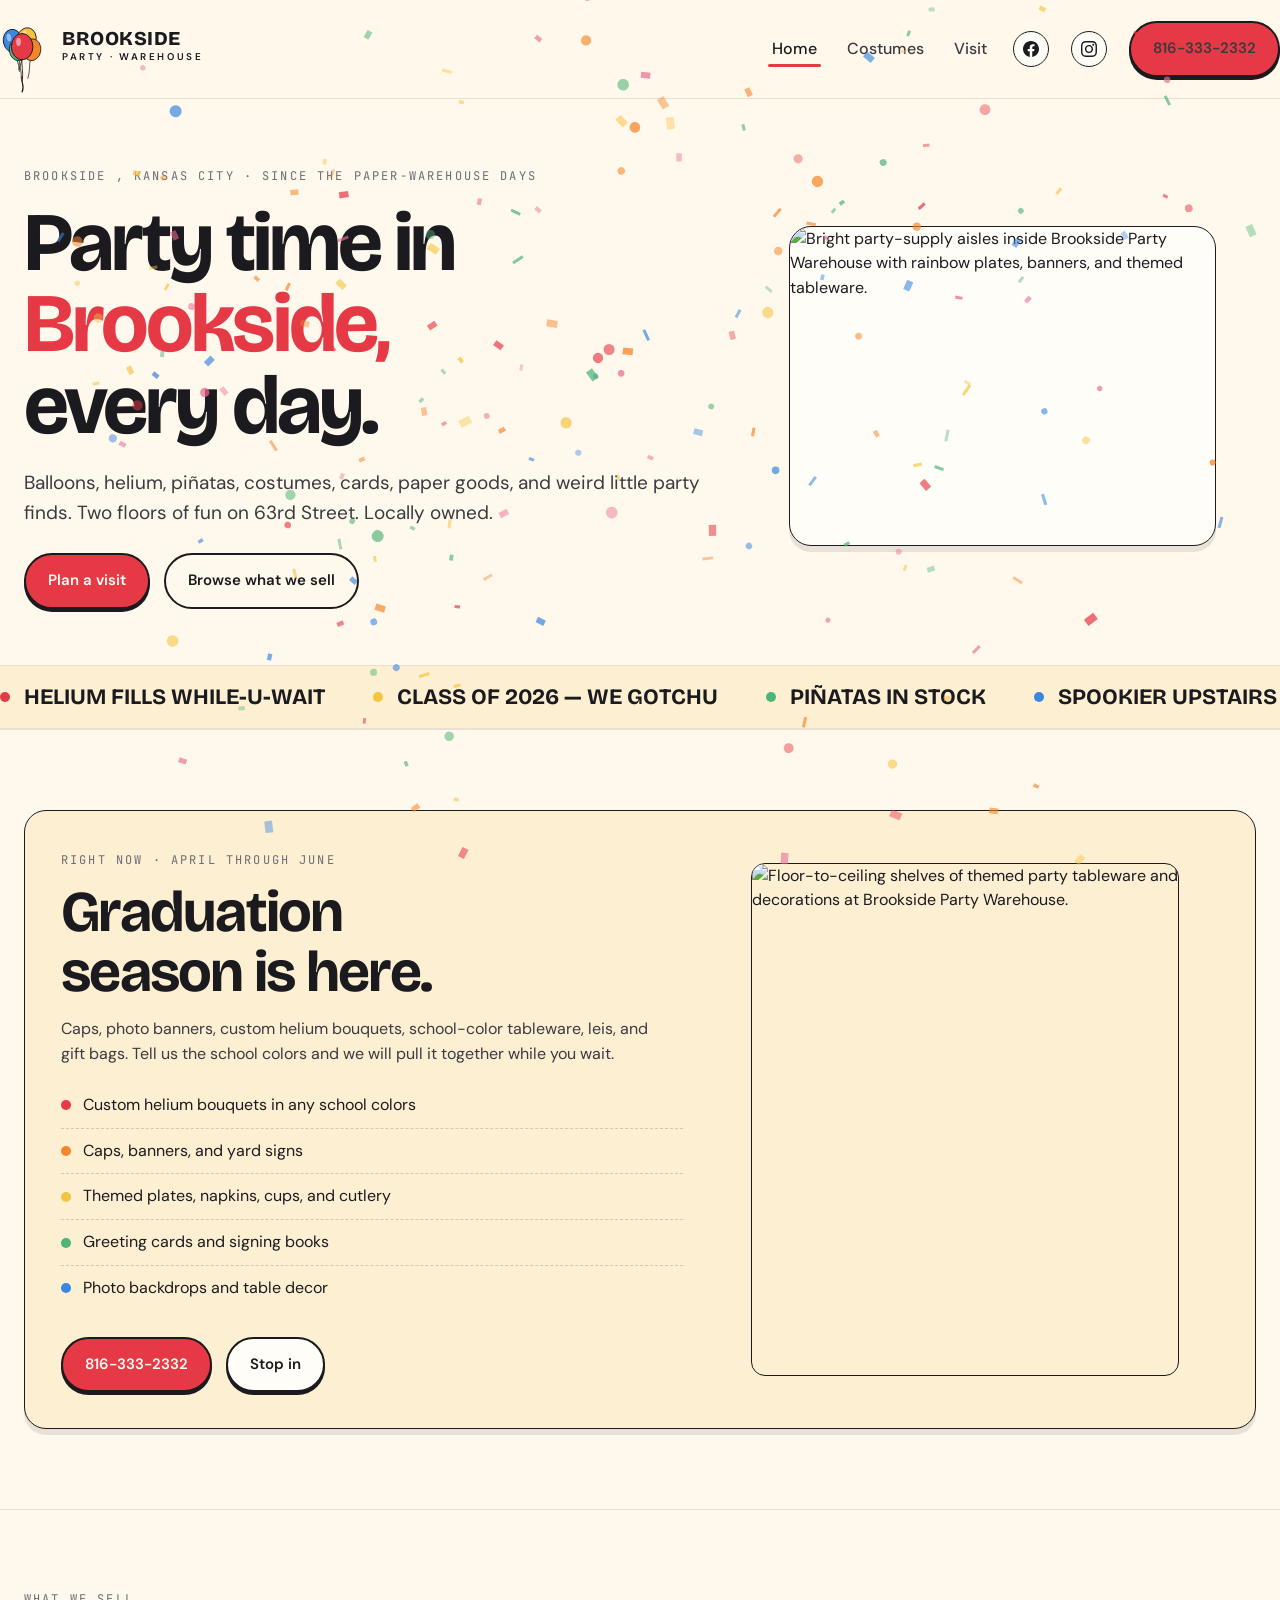
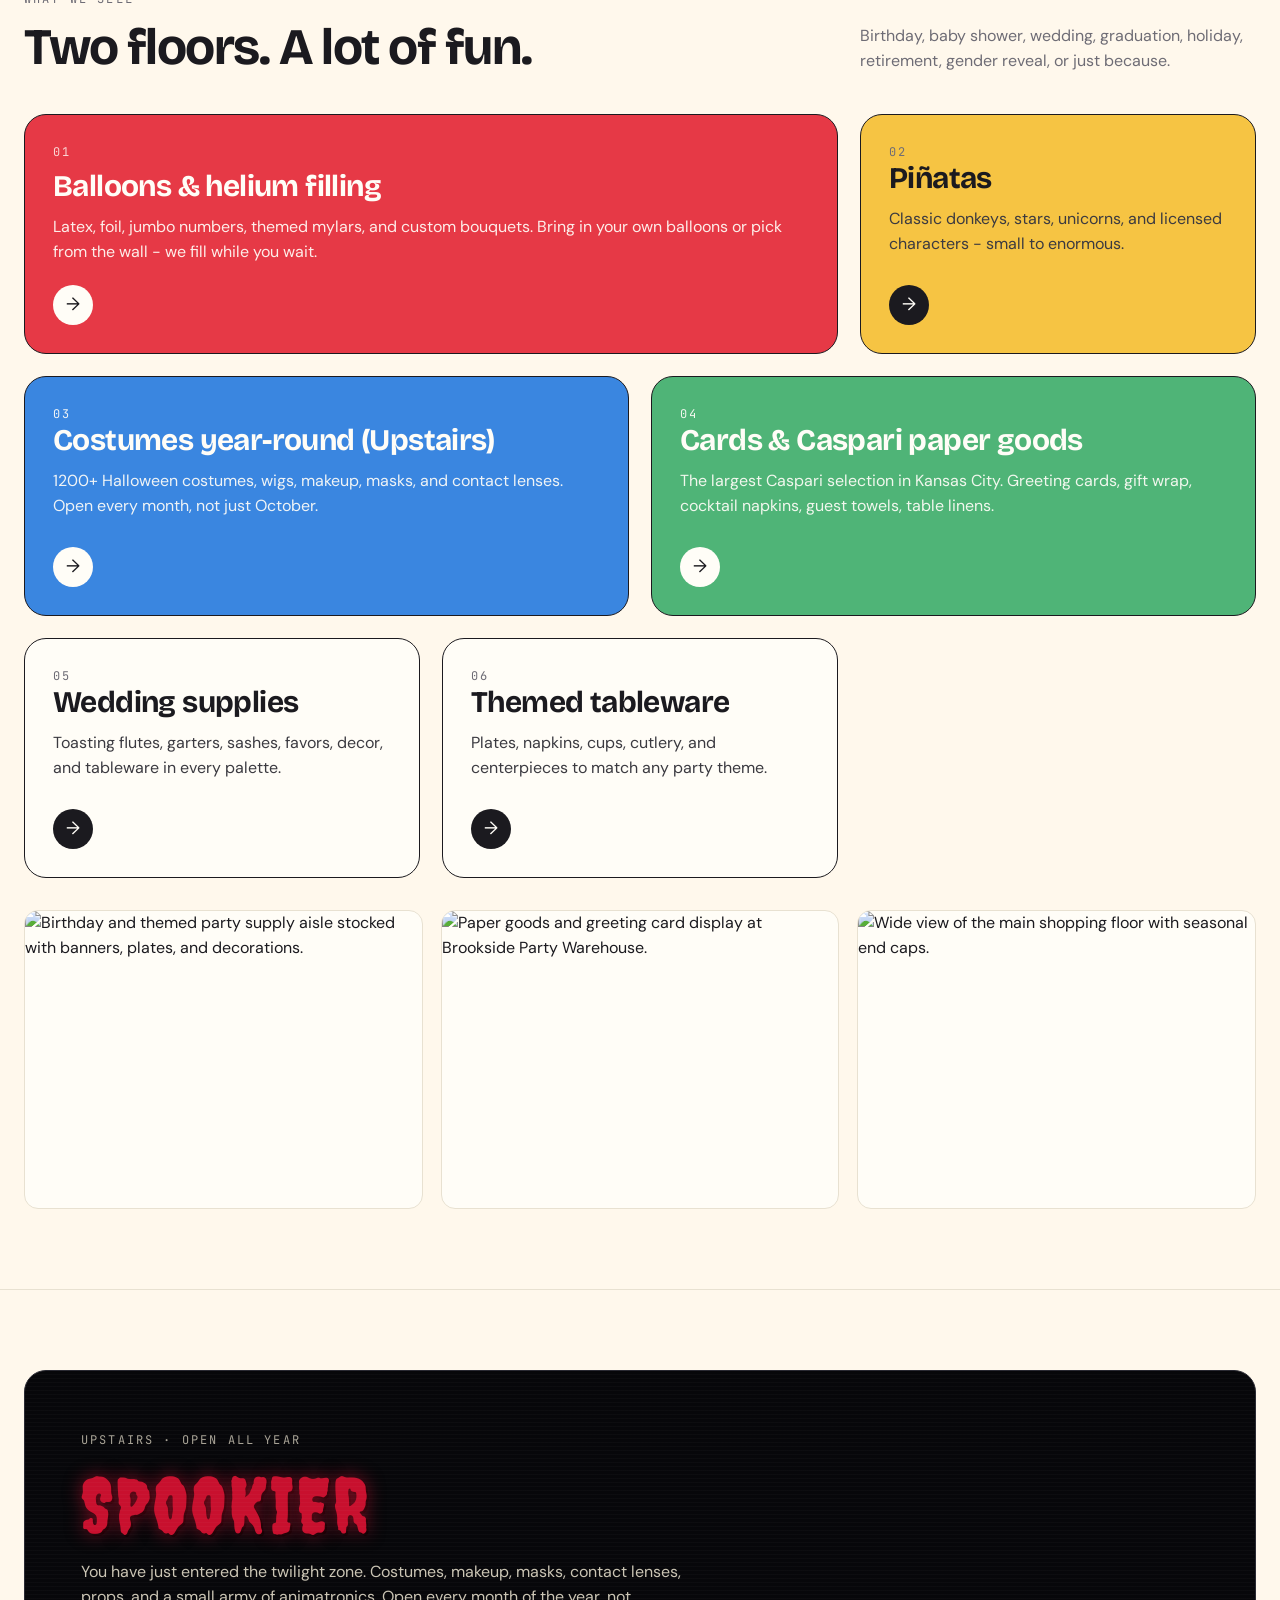
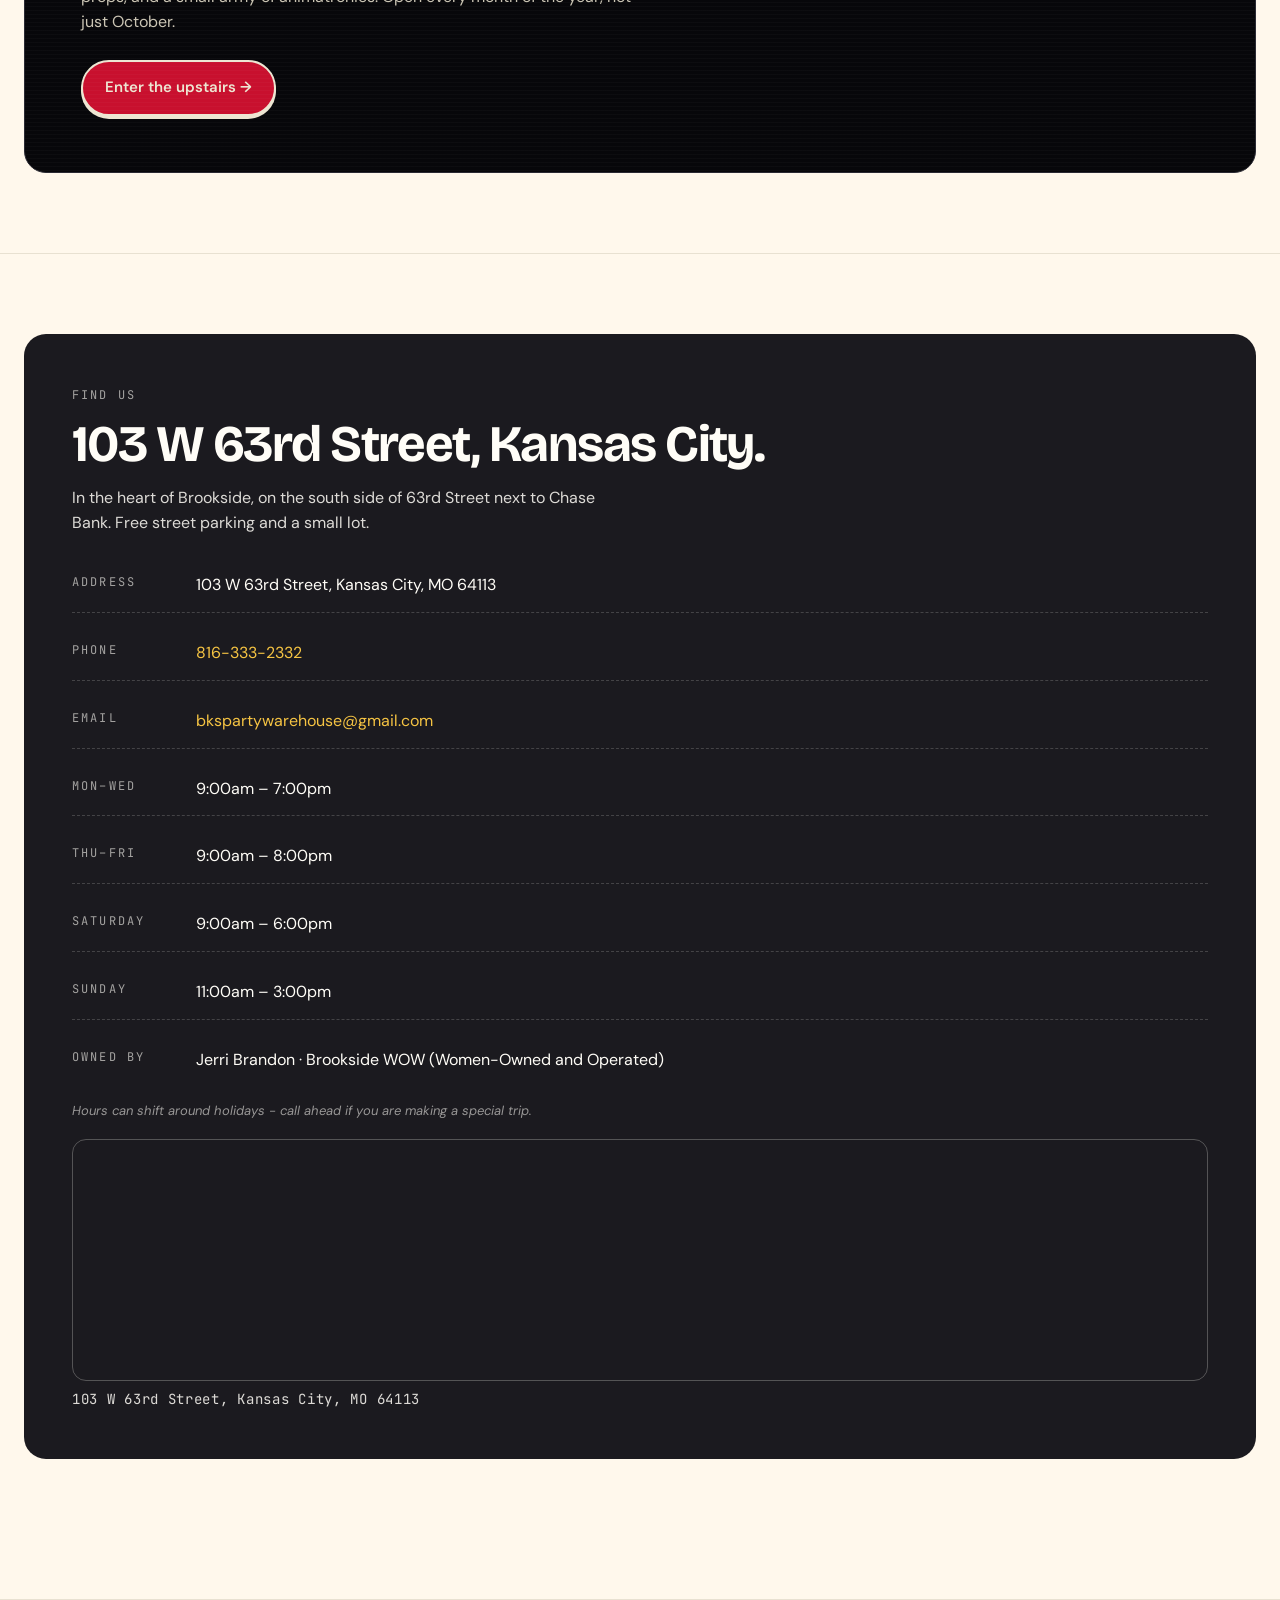
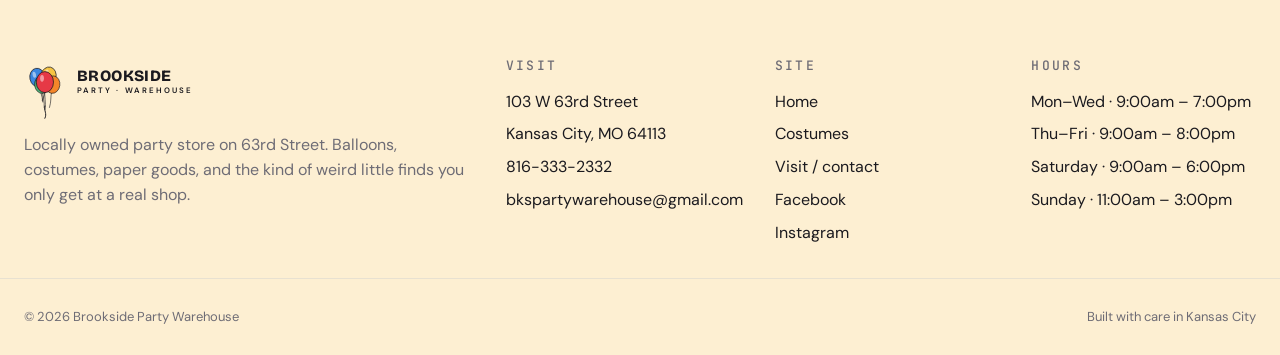
==== commit fe681c9c: "Find us map: replace OSM tile and emoji pin with Google Maps embed showing the location The old appr" ====
--- a/index.html
+++ b/index.html
@@ -292,16 +292,16 @@
               <div class="visit-row"><span class="k">Owned by</span><span>Jerri Brandon &middot; Brookside WOW (Women-Owned and Operated)</span></div>
             </div>
             <p class="note" style="color:rgba(255,253,247,0.55); margin-top:14px;">Hours can shift around holidays - call ahead if you are making a special trip.</p>
-            <a href="https://maps.google.com/?q=103+W+63rd+Street,+Kansas+City,+MO+64113" target="_blank" rel="noopener" class="visit-map-link" aria-label="Open 103 W 63rd Street in maps">
-              <img
-                src="https://tile.openstreetmap.org/16/15103/24593.png"
-                alt="Map showing Brookside Party Warehouse at 103 W 63rd Street, Kansas City"
-                class="visit-map-img"
+            <div class="map-wrap" style="margin-top:18px; border: 1.5px solid rgba(255,253,247,0.25); border-radius: var(--r-md); overflow: hidden;">
+              <iframe
+                title="Map showing Brookside Party Warehouse at 103 W 63rd Street, Kansas City, Missouri"
+                src="https://www.google.com/maps?q=103+W+63rd+St+Kansas+City+MO+64113&output=embed"
                 loading="lazy"
-                onerror="this.src='[data-uri]'"
-              >
-              <div class="visit-map-pin">📍</div>
-            </a>
+                referrerpolicy="no-referrer-when-downgrade"
+                style="display:block; width:100%; height:240px; border:0;"
+              ></iframe>
+            </div>
+            <p class="visit-map-address">103 W 63rd Street, Kansas City, MO 64113</p>
           </div>
         </div>
       </div>
--- a/style.css
+++ b/style.css
@@ -513,16 +513,7 @@
   transform: translateY(-2px);
   box-shadow: 0 8px 24px rgba(0,0,0,0.3);
 }
-.visit-map-pin {
-  position: absolute;
-  top: 45%;
-  left: 50%;
-  transform: translate(-50%, -50%);
-  font-size: 24px;
-  text-shadow: 0 2px 4px rgba(0,0,0,0.5);
-  filter: drop-shadow(0 0 3px rgba(255,255,255,0.8));
-  pointer-events: none;
-}
+
 
 /* SVG map sketch (in visit block) */
 .map {
@@ -753,22 +744,12 @@
   border: 0;
 }
 
-/* Map inside find-us / visit block */
-.visit-map-link {
-  display: block;
-  margin-top: 24px;
-  border-radius: var(--r-md);
-  overflow: hidden;
-  border: 1.5px solid rgba(255,253,247,0.25);
-  transition: opacity 150ms ease;
-}
-.visit-map-link:hover { opacity: 0.88; }
-.visit-map-img {
-  display: block;
-  width: 100%;
-  height: auto;
-  aspect-ratio: 2/1;
-  object-fit: cover;
+.visit-map-address {
+  margin-top: 8px;
+  color: rgba(255, 253, 247, 0.85);
+  font-size: 14px;
+  font-family: var(--mono);
+  letter-spacing: 0.05em;
 }
 
 /* Footer */
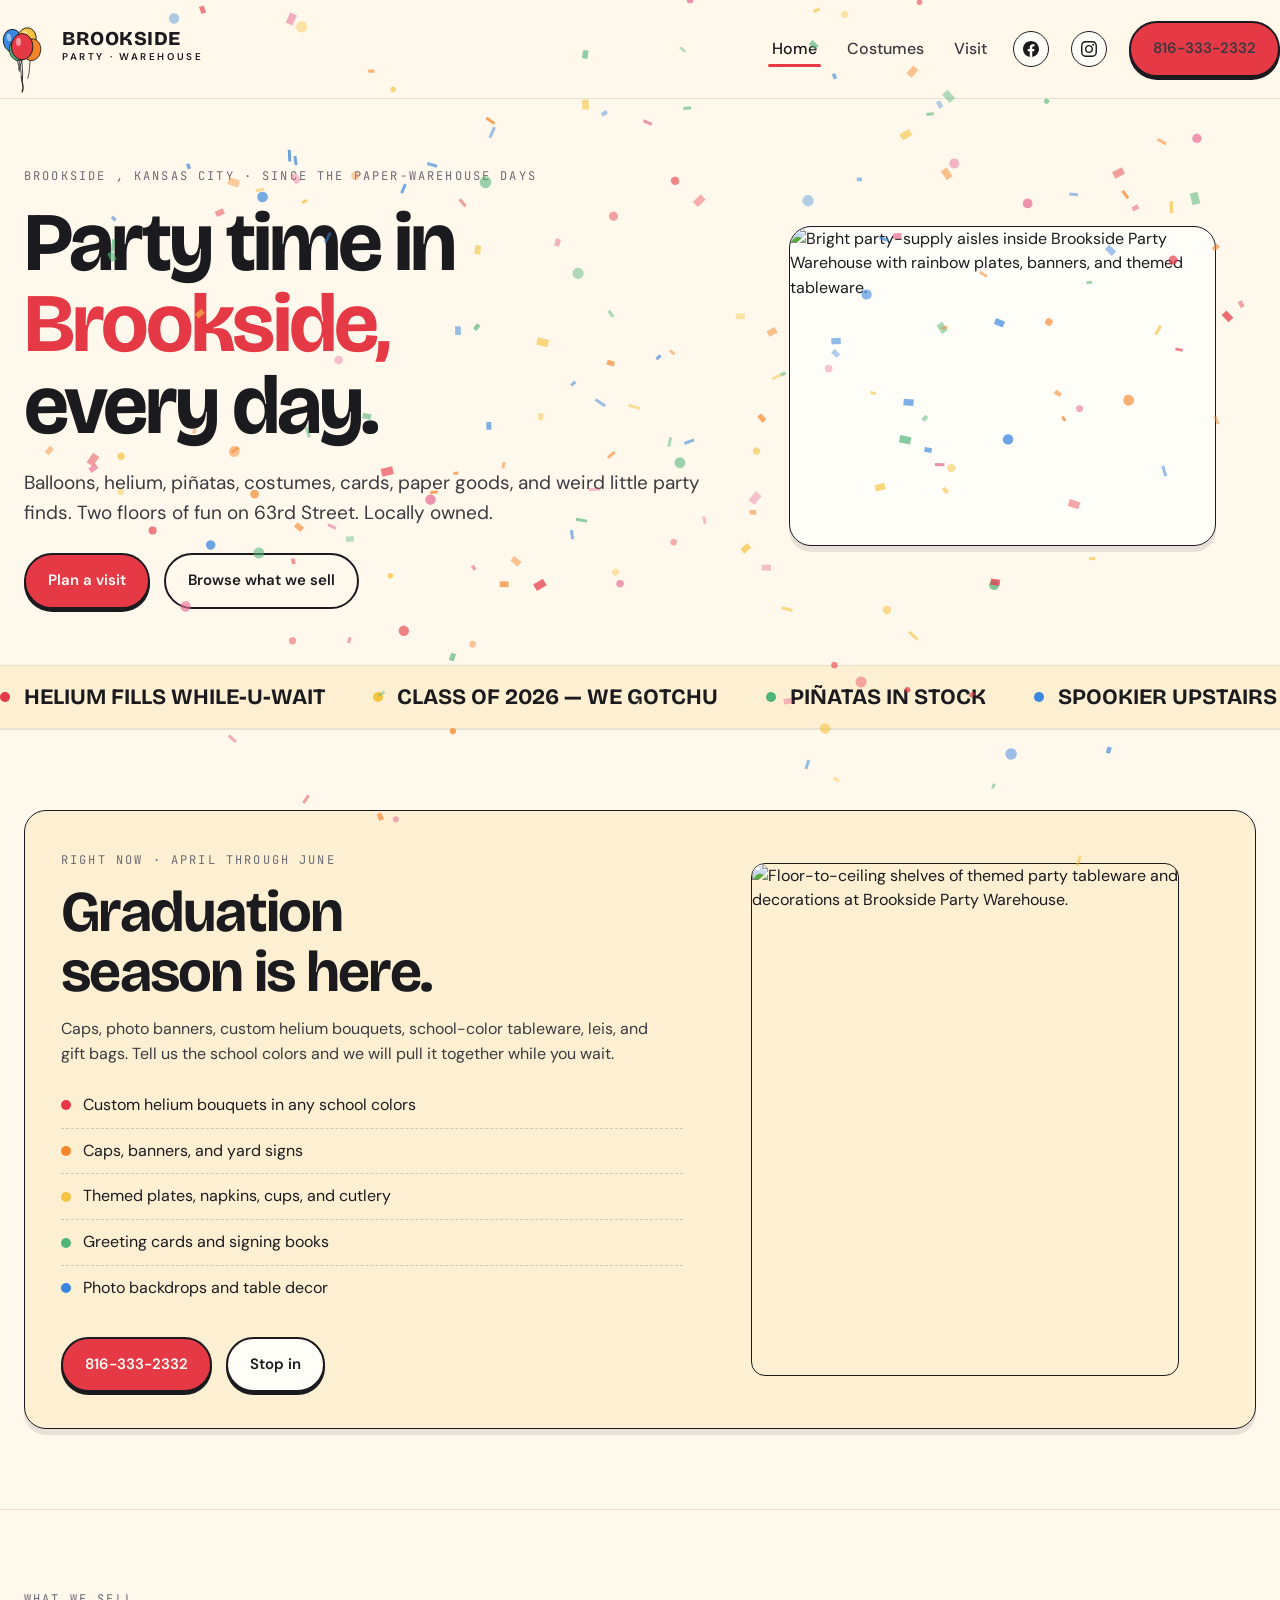
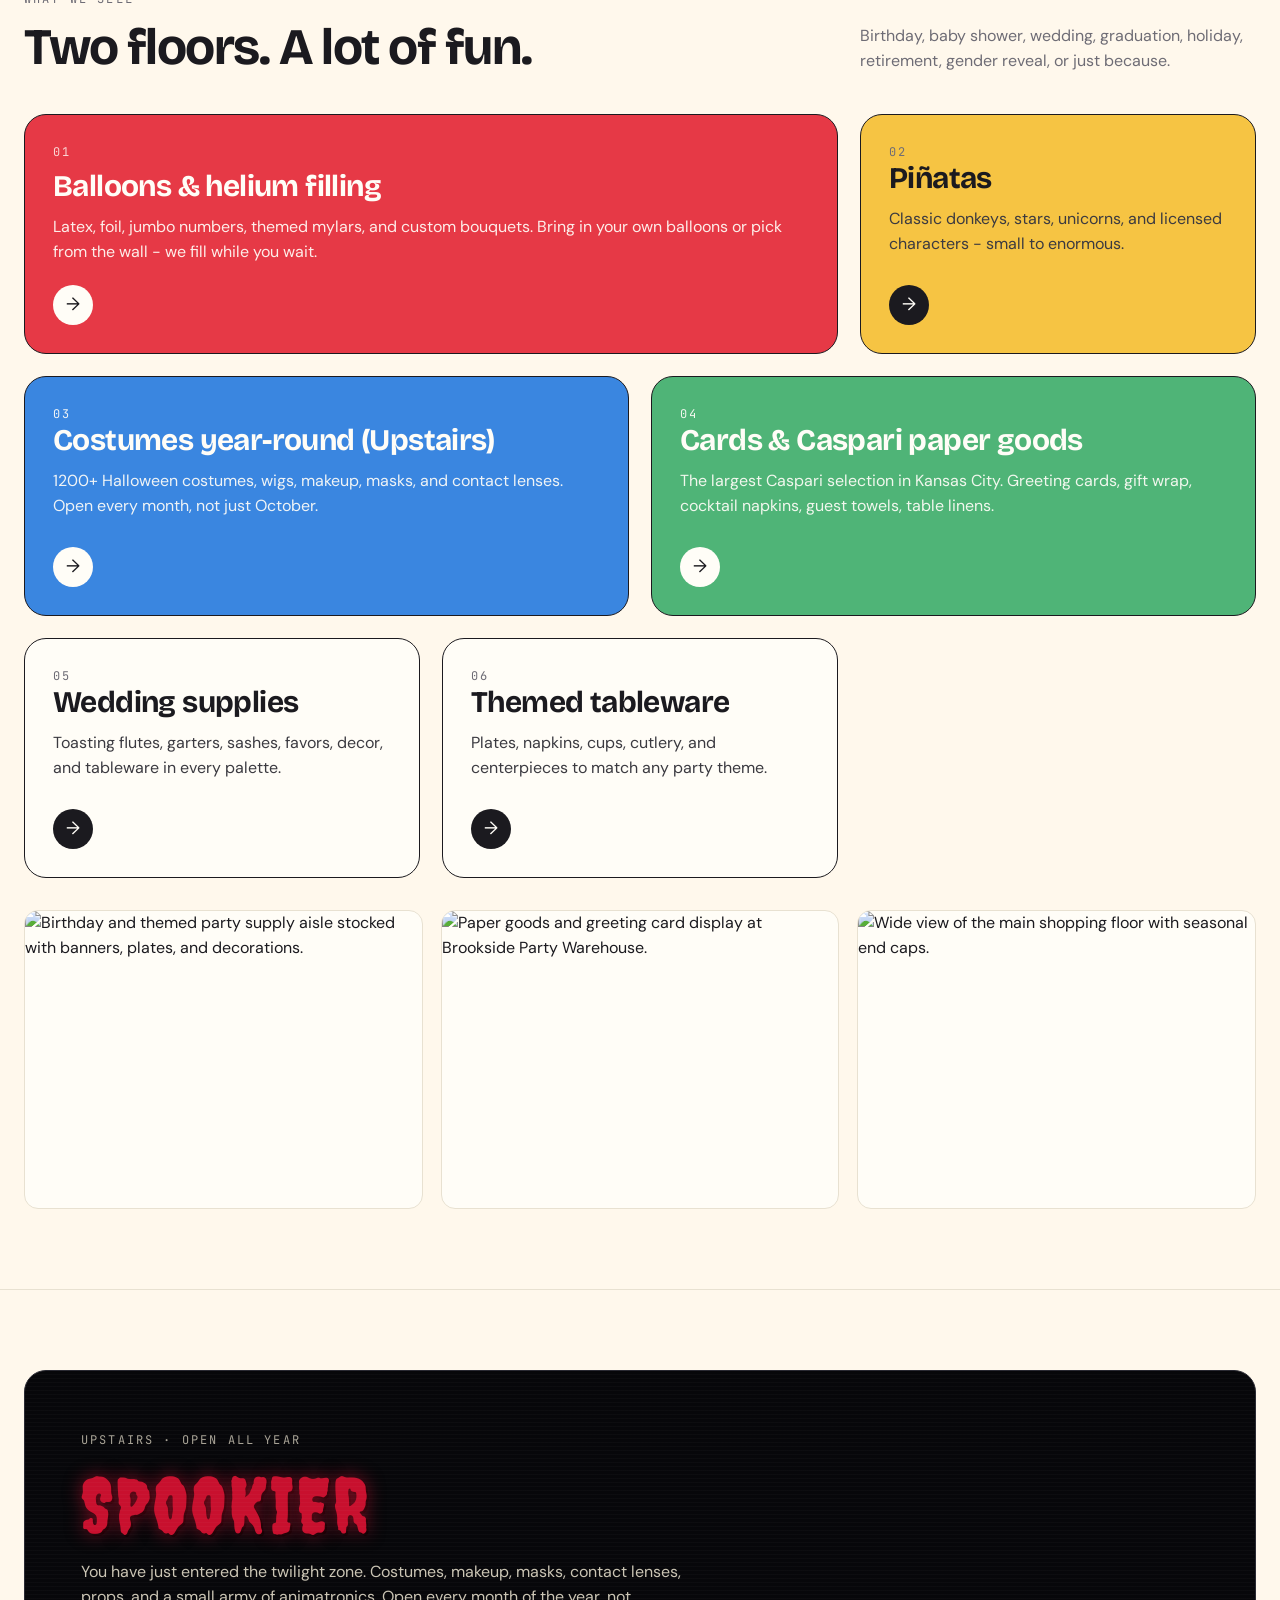
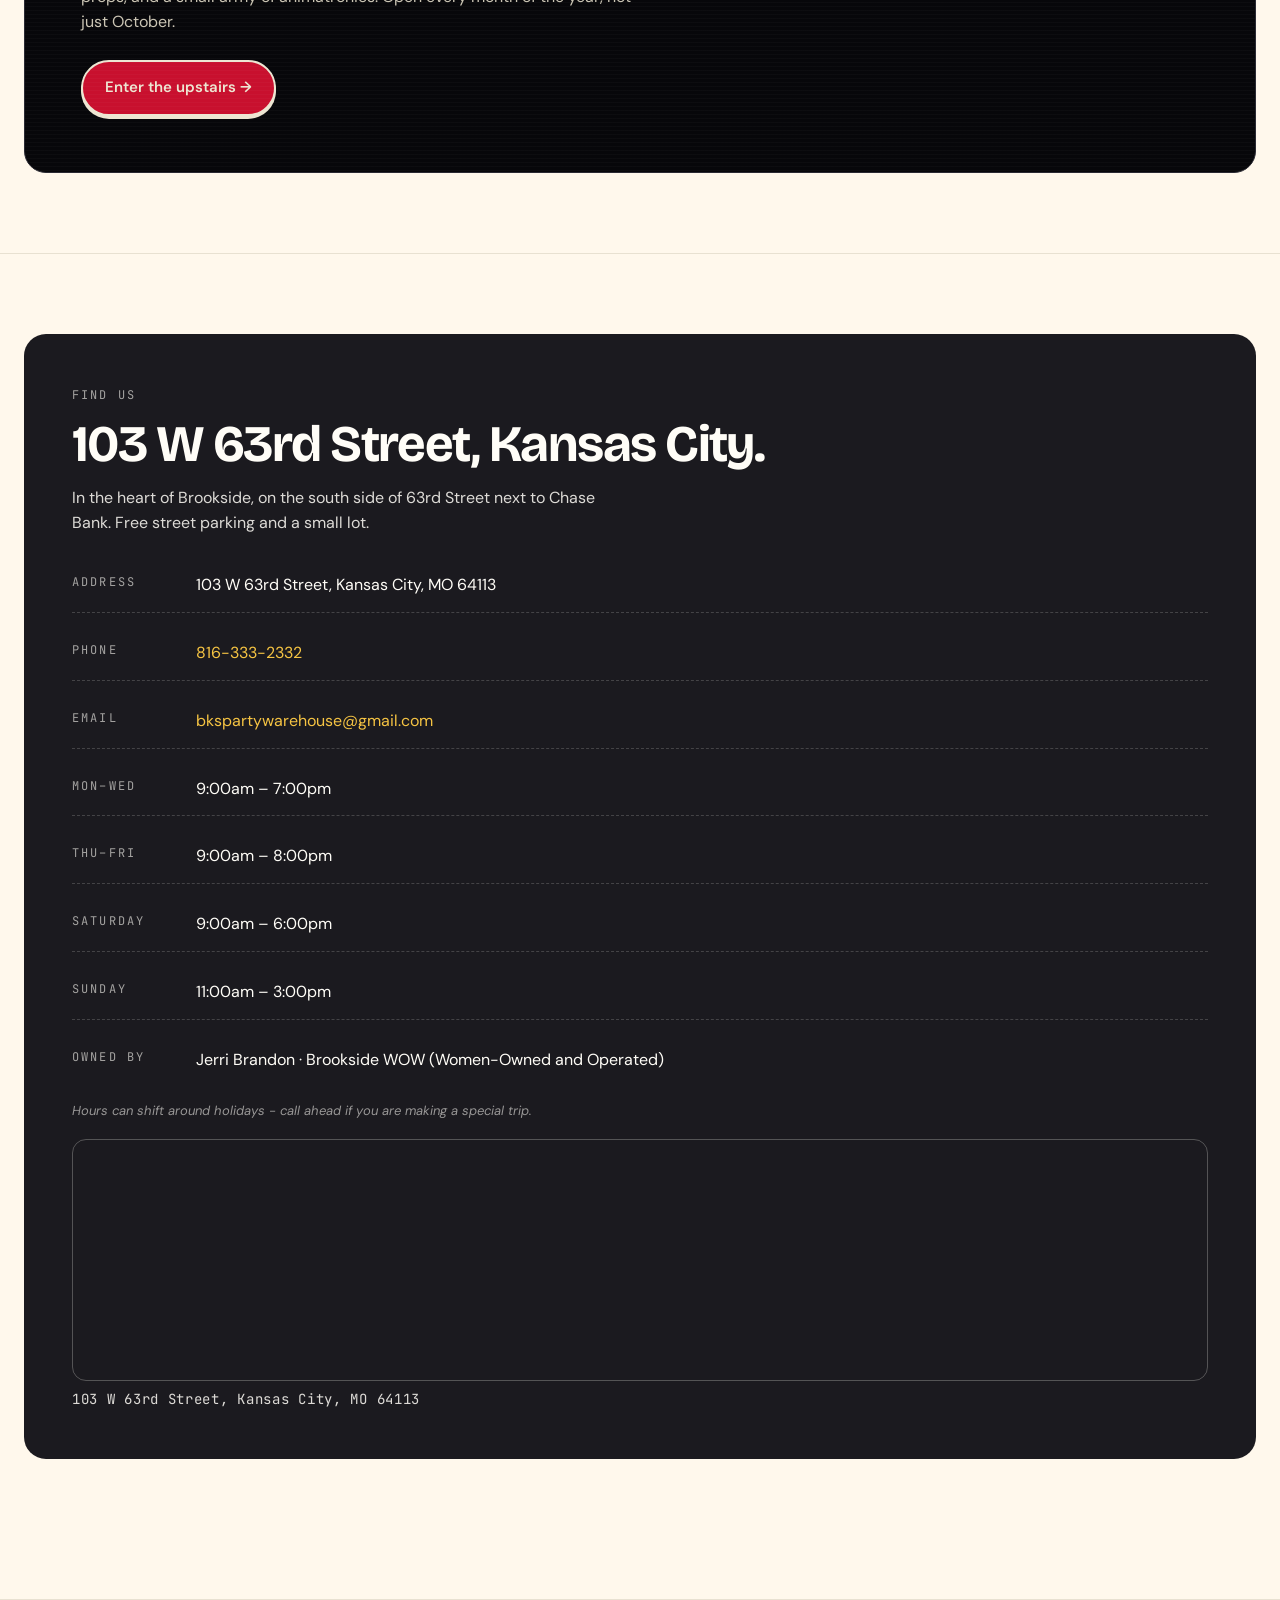
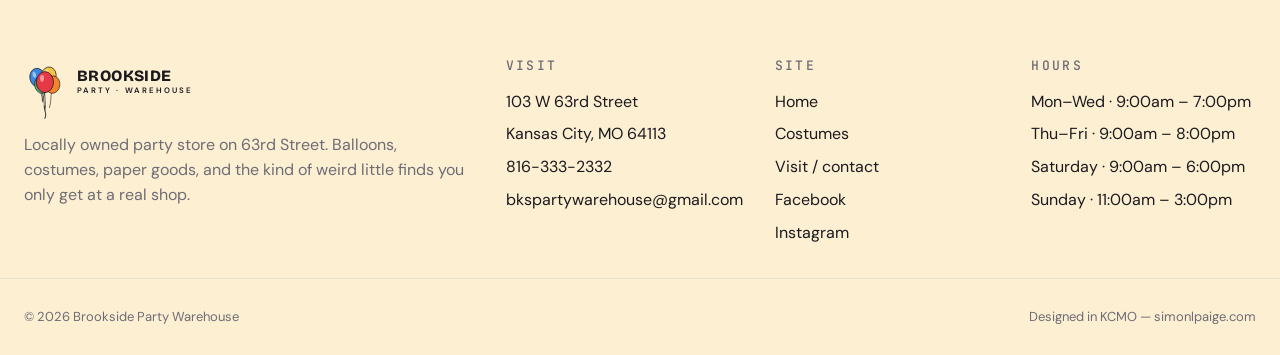
==== commit cdccce92: "Website workflow migration: design system, scripts, required files Add standard site structure from " ====
--- a/index.html
+++ b/index.html
@@ -383,7 +383,7 @@
     </div>
     <div class="container footer-bottom">
       <span>&copy; <span id="yr"></span> Brookside Party Warehouse</span>
-      <span>Built with care in Kansas City</span>
+      <span class="site-credit">Designed in KCMO &mdash; <a href="https://simonlpaige.com" rel="noopener">simonlpaige.com</a></span>
     </div>
   </footer>
 
@@ -405,3 +405,4 @@
   </script>
 </body>
 </html>
+
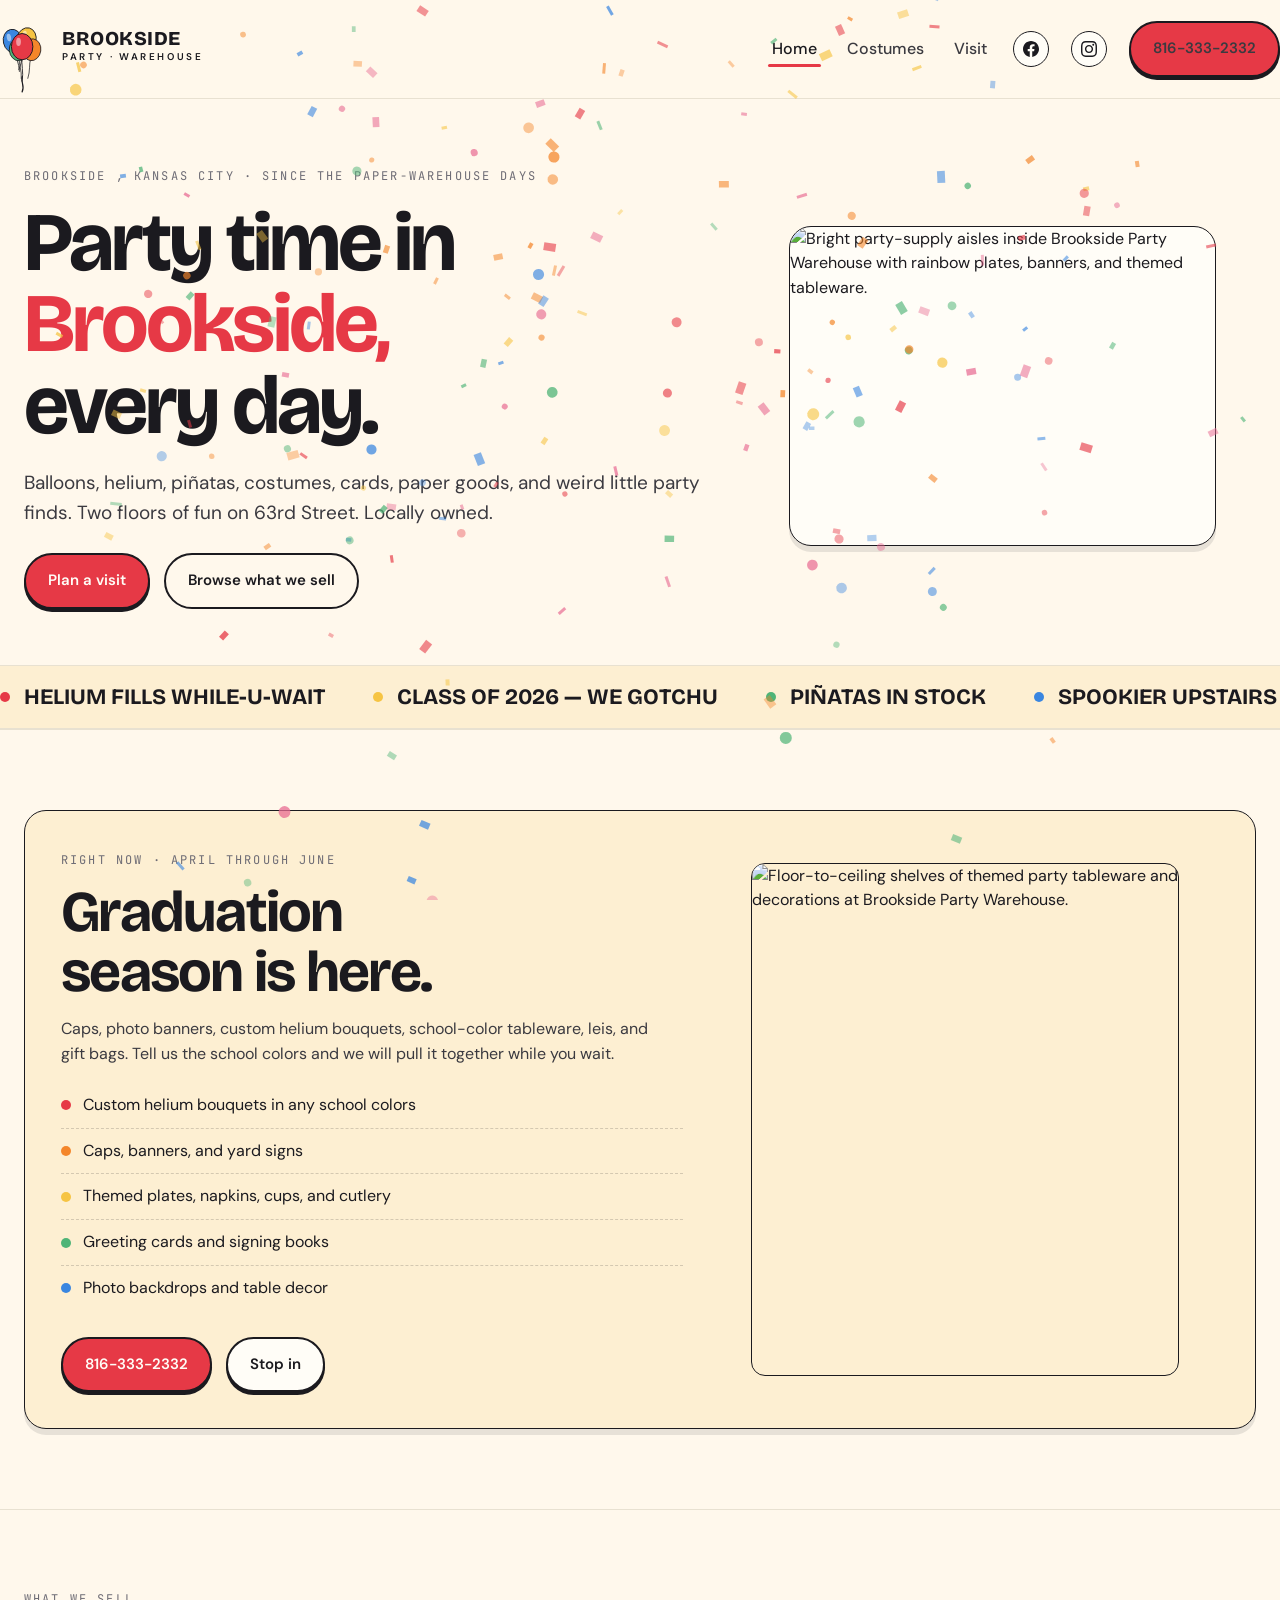
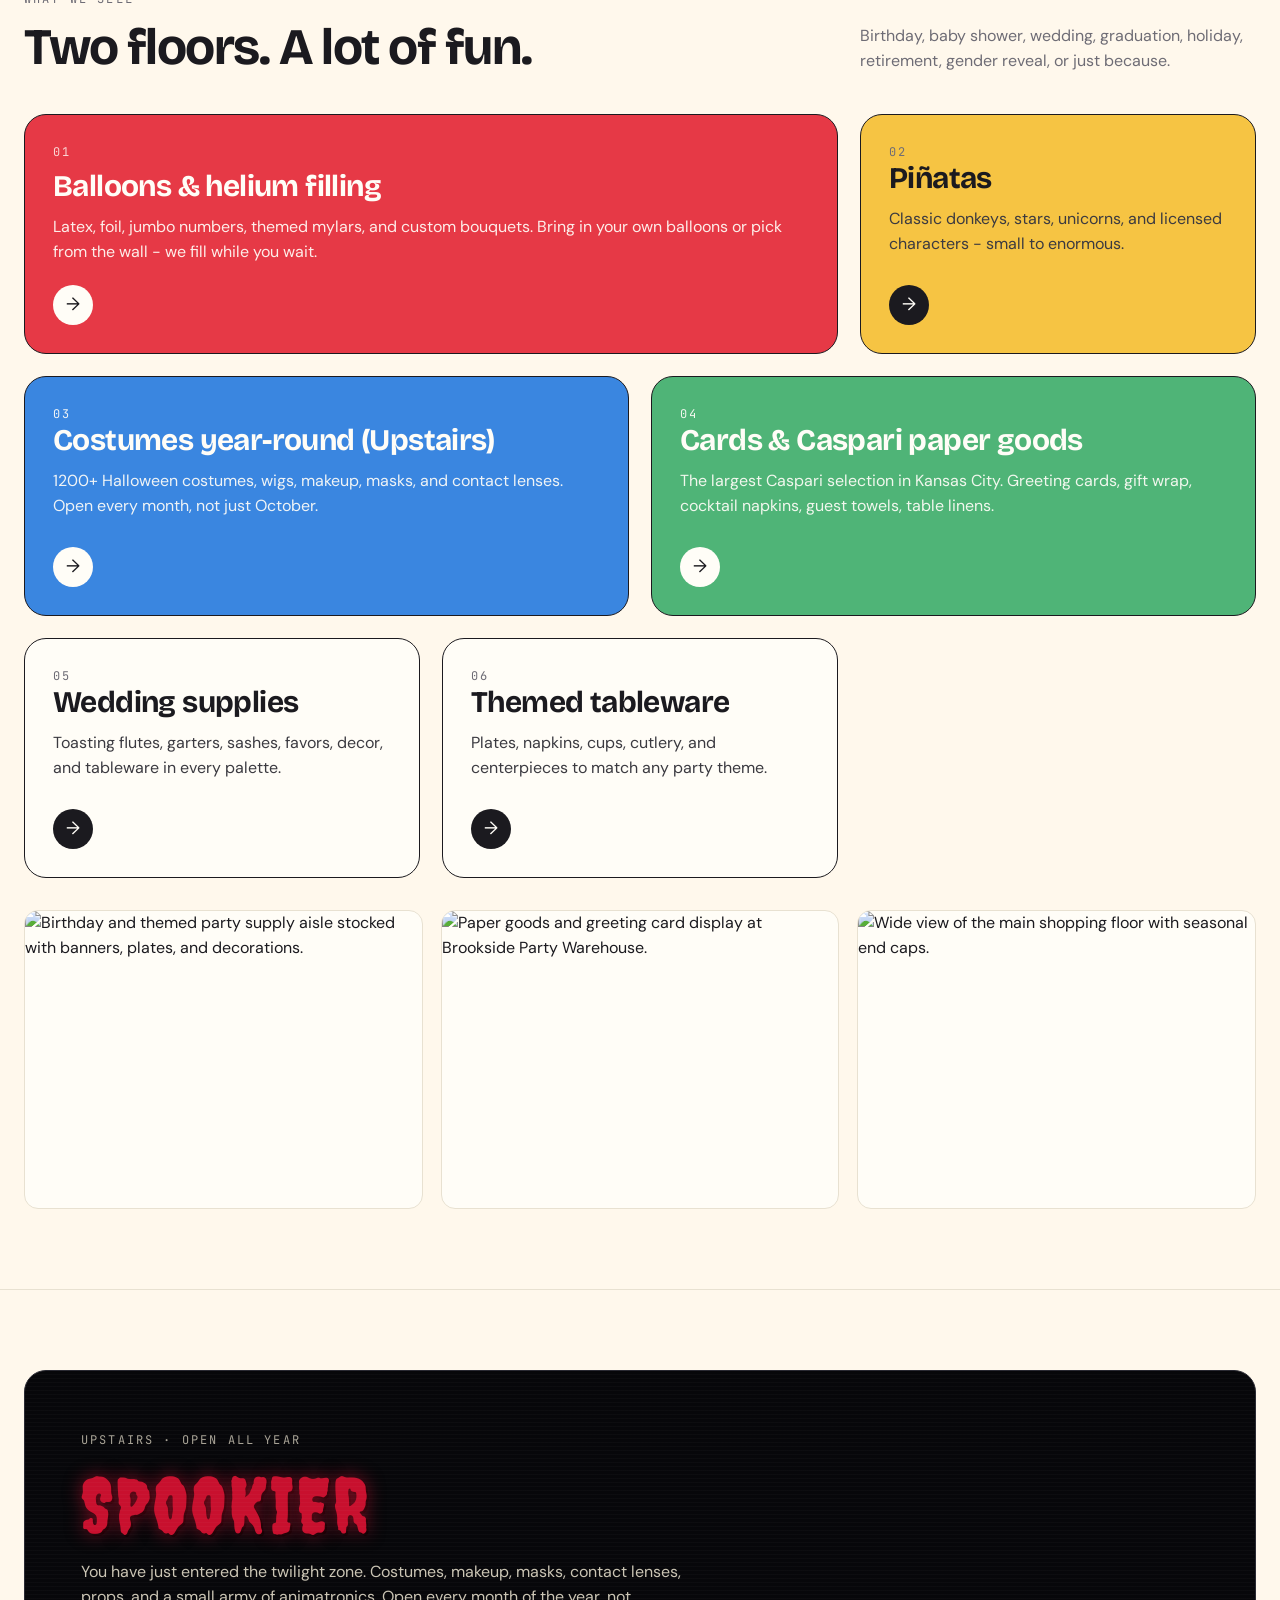
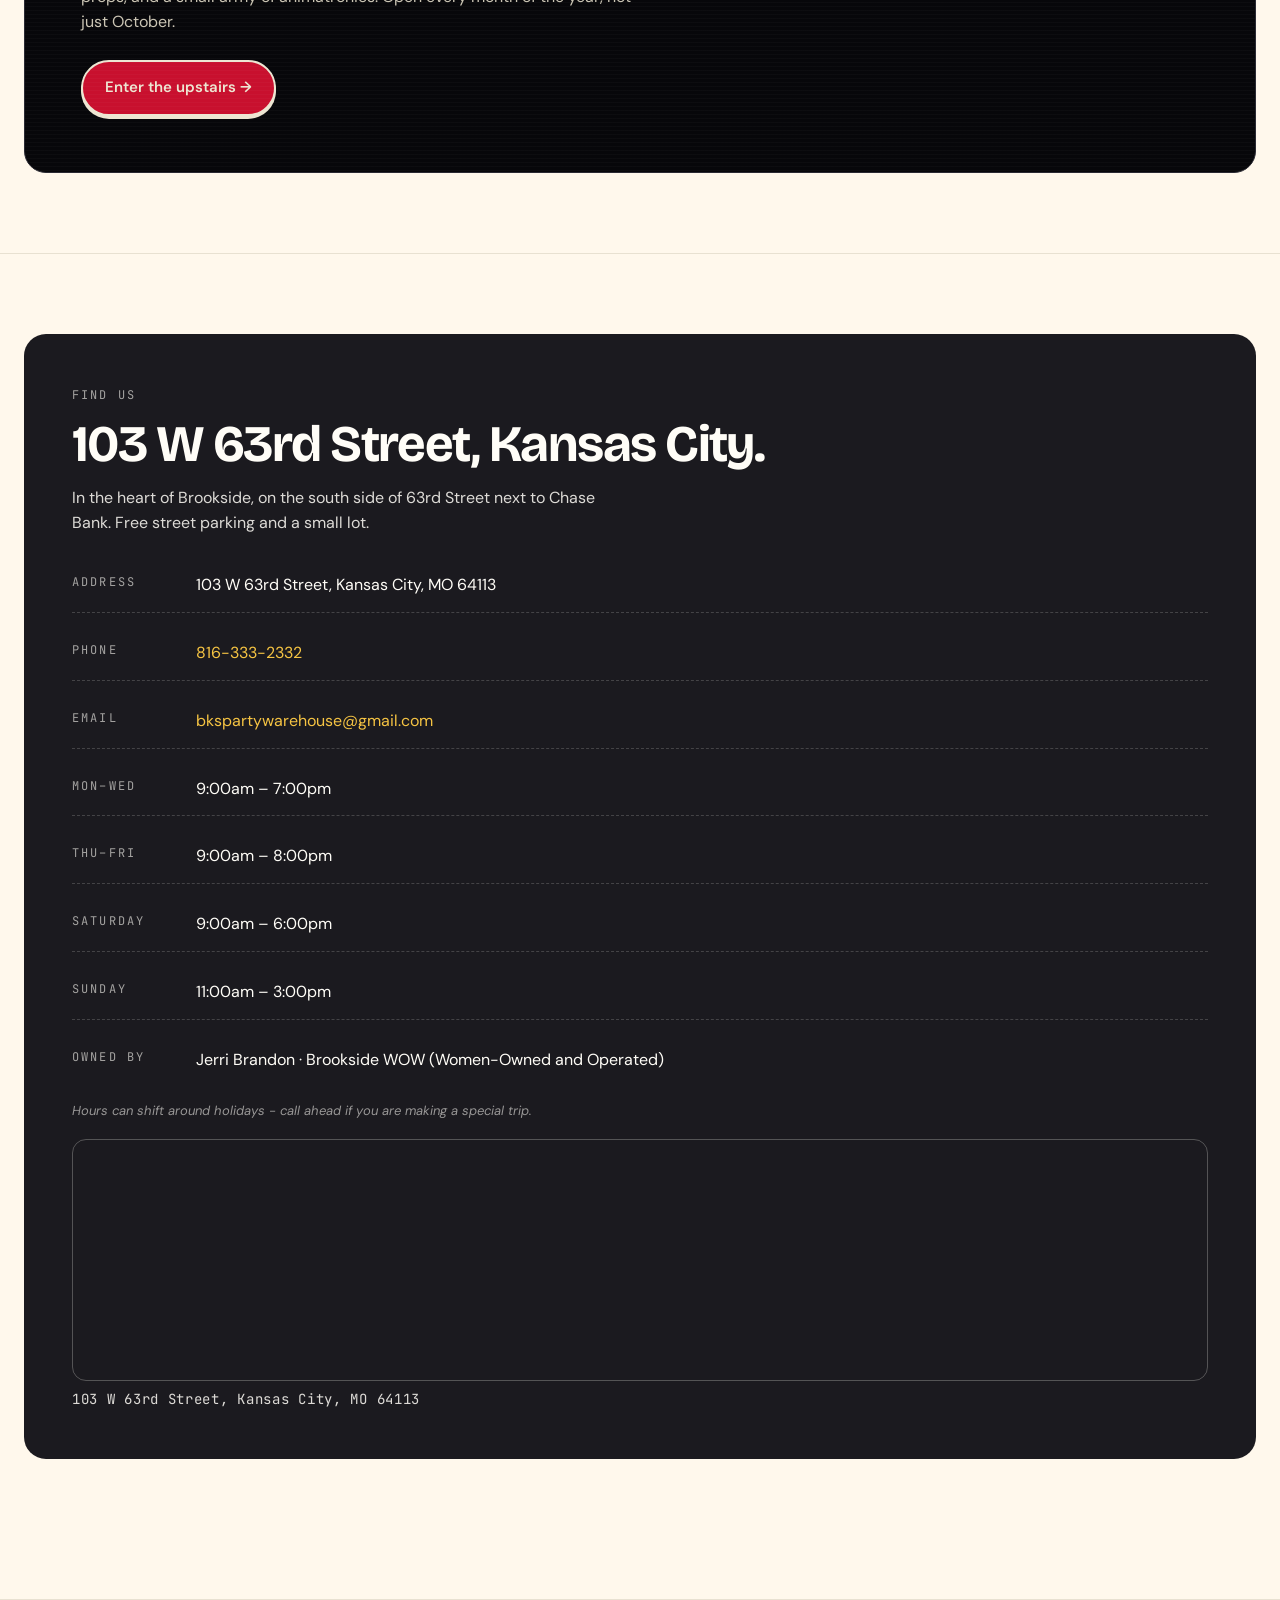
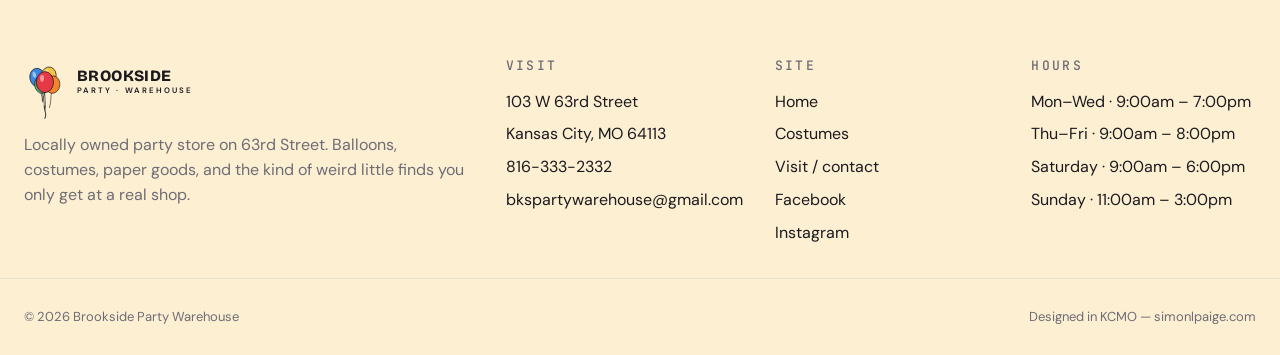
==== commit 7db98930: "Balloon favicon: real SVG + ICO replacing placeholder Three-balloon bouquet (blue, red center, yello" ====
--- a/index.html
+++ b/index.html
@@ -60,6 +60,7 @@
     "founder": "Jerri Brandon"
   }
   </script>
+  <link rel="icon" type="image/svg+xml" href="/favicon.svg">
 </head>
 <body data-confetti="burst">
   <a class="skip" href="#main">Skip to main content</a>
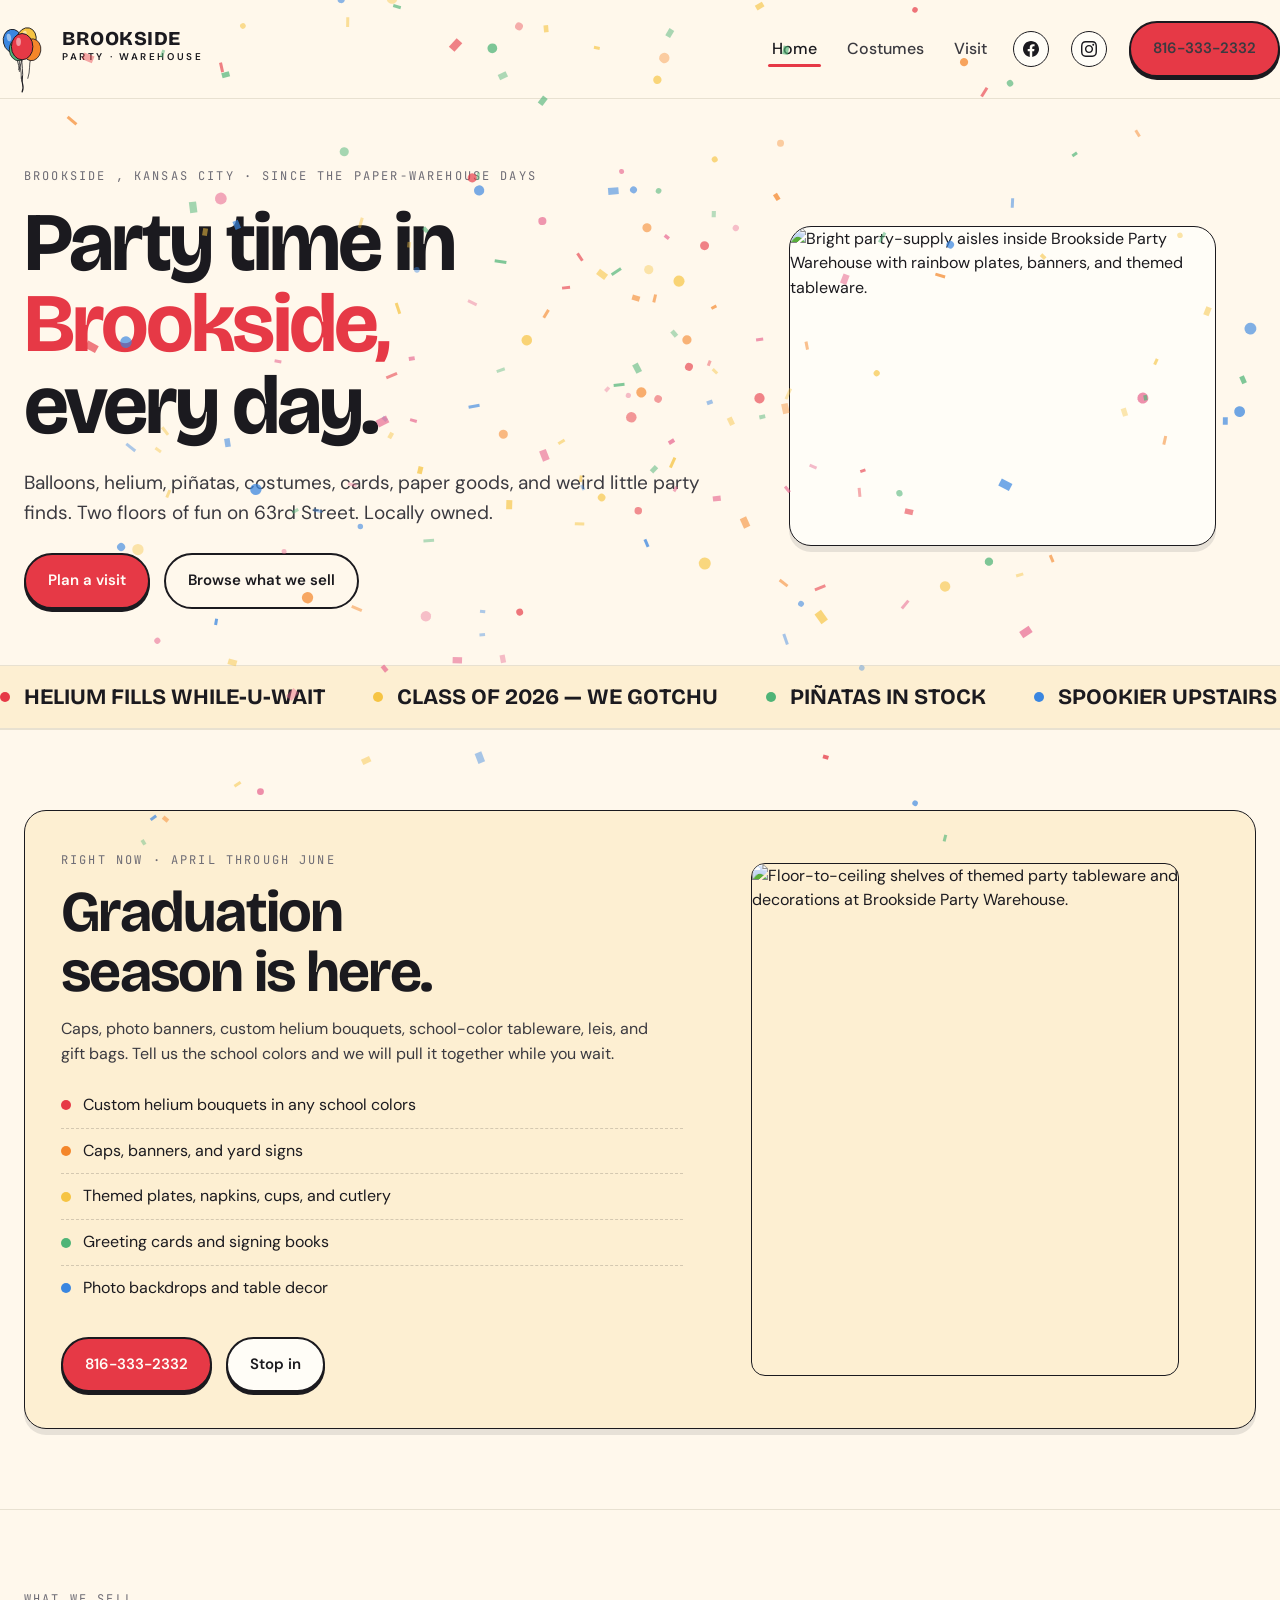
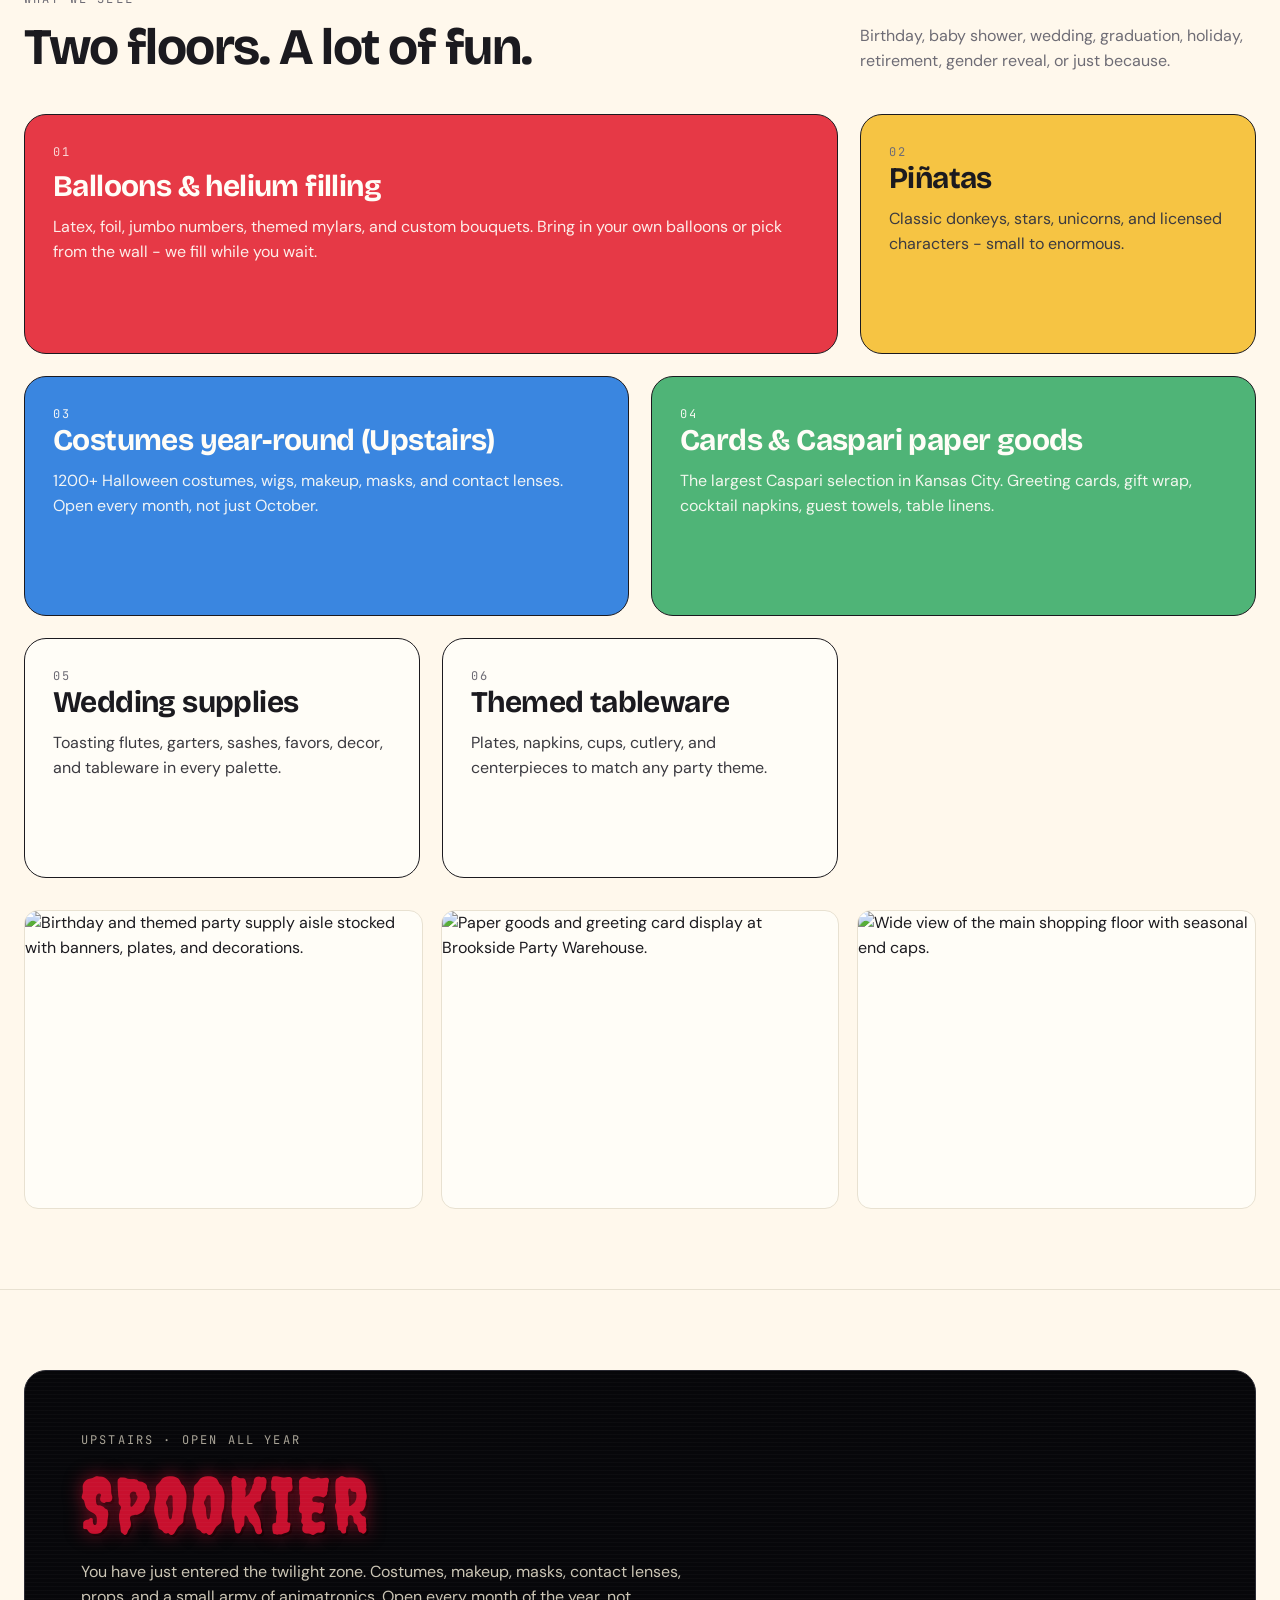
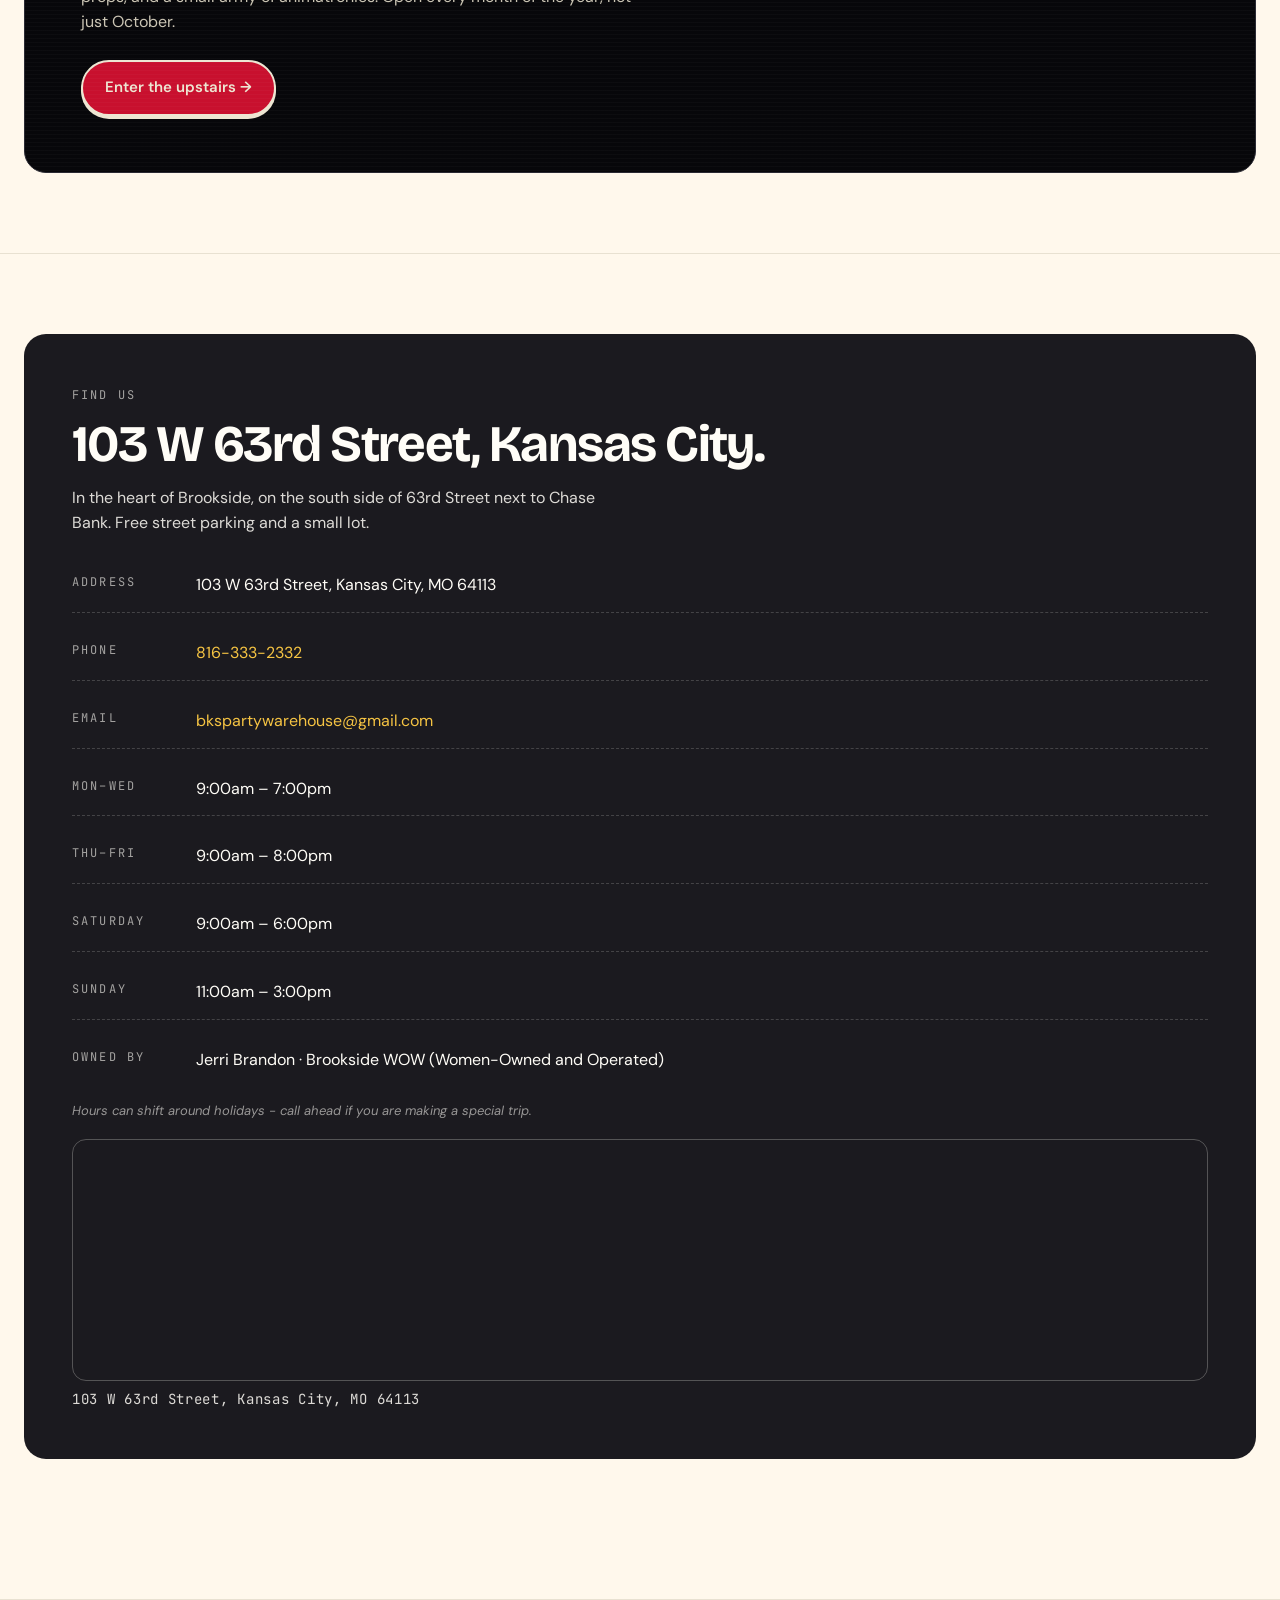
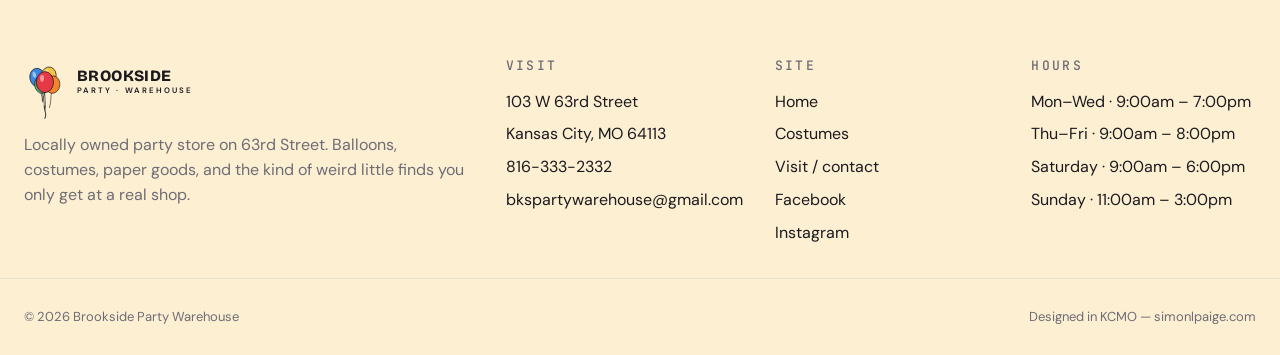
==== commit 38e0953e: "Update index.html removed buttons from stuff" ====
--- a/index.html
+++ b/index.html
@@ -202,16 +202,13 @@
               <div class="num">01</div>
               <h3 style="color:var(--paper); margin-top:8px;">Balloons &amp; helium filling</h3>
               <p>Latex, foil, jumbo numbers, themed mylars, and custom bouquets. Bring in your own balloons or pick from the wall - we fill while you wait.</p>
-            </div>
-            <a class="arrow" href="contact.html" aria-label="Visit details for balloon orders">&rarr;</a>
-          </article>
+            </div></article>
           <article class="cat cat--small cat--yellow">
             <div>
               <div class="num">02</div>
               <h3>Pi&ntilde;atas</h3>
               <p>Classic donkeys, stars, unicorns, and licensed characters - small to enormous.</p>
             </div>
-            <a class="arrow" href="contact.html" aria-label="Visit details for pinatas">&rarr;</a>
           </article>
           <article class="cat cat--med cat--blue">
             <div>
@@ -219,32 +216,28 @@
               <h3 style="color:var(--paper);">Costumes year-round (Upstairs)</h3>
               <p>1200+ Halloween costumes, wigs, makeup, masks, and contact lenses. Open every month, not just October.</p>
             </div>
-            <a class="arrow" href="spookier.html" aria-label="Go to the Spookier costume page">&rarr;</a>
-          </article>
+            </article>
           <article class="cat cat--med cat--green">
             <div>
               <div class="num">04</div>
               <h3 style="color:var(--paper);">Cards &amp; Caspari paper goods</h3>
               <p>The largest Caspari selection in Kansas City. Greeting cards, gift wrap, cocktail napkins, guest towels, table linens.</p>
             </div>
-            <a class="arrow" href="contact.html" aria-label="Visit details for cards and Caspari">&rarr;</a>
-          </article>
+            </article>
           <article class="cat cat--small">
             <div>
               <div class="num">05</div>
               <h3>Wedding supplies</h3>
               <p>Toasting flutes, garters, sashes, favors, decor, and tableware in every palette.</p>
             </div>
-            <a class="arrow" href="contact.html" aria-label="Visit details for wedding supplies">&rarr;</a>
-          </article>
+            </article>
           <article class="cat cat--small">
             <div>
               <div class="num">06</div>
               <h3>Themed tableware</h3>
               <p>Plates, napkins, cups, cutlery, and centerpieces to match any party theme.</p>
             </div>
-            <a class="arrow" href="contact.html" aria-label="Visit details for tableware">&rarr;</a>
-          </article>
+            </article>
         </div>
 
         <div class="photo-strip" aria-label="More views from inside the store">
--- a/style.css
+++ b/style.css
@@ -309,6 +309,7 @@
   gap: 48px;
   white-space: nowrap;
   animation: marquee 38s linear infinite;
+  will-change: transform;
   font-family: var(--display);
   font-weight: 700;
   font-size: 22px;
@@ -325,6 +326,9 @@
 @keyframes marquee {
   from { transform: translateX(0); }
   to   { transform: translateX(-50%); }
+}
+@media (max-width: 768px) {
+  .marquee-track { animation: marquee 20s linear infinite; }
 }
 @media (prefers-reduced-motion: reduce) {
   .marquee-track { animation: none; }
@@ -645,7 +649,8 @@
 }
 .option-card.tz h3 { font-family: "Creepster", serif; font-size: clamp(32px, 4.5vw, 50px); letter-spacing: 0.04em; color: var(--bone); }
 
-.spook-photos { display: grid; grid-template-columns: repeat(4, 1fr); gap: 14px; margin-top: 36px; }
+.spook-photos { display: grid; grid-template-columns: repeat(3, 1fr); gap: 14px; margin-top: 36px; }
+.spook-photos figure:last-child:nth-child(3n+2) { grid-column: span 2; }
 @media (max-width: 720px) { .spook-photos { grid-template-columns: 1fr 1fr; } }
 .spook-photos figure {
   margin: 0;
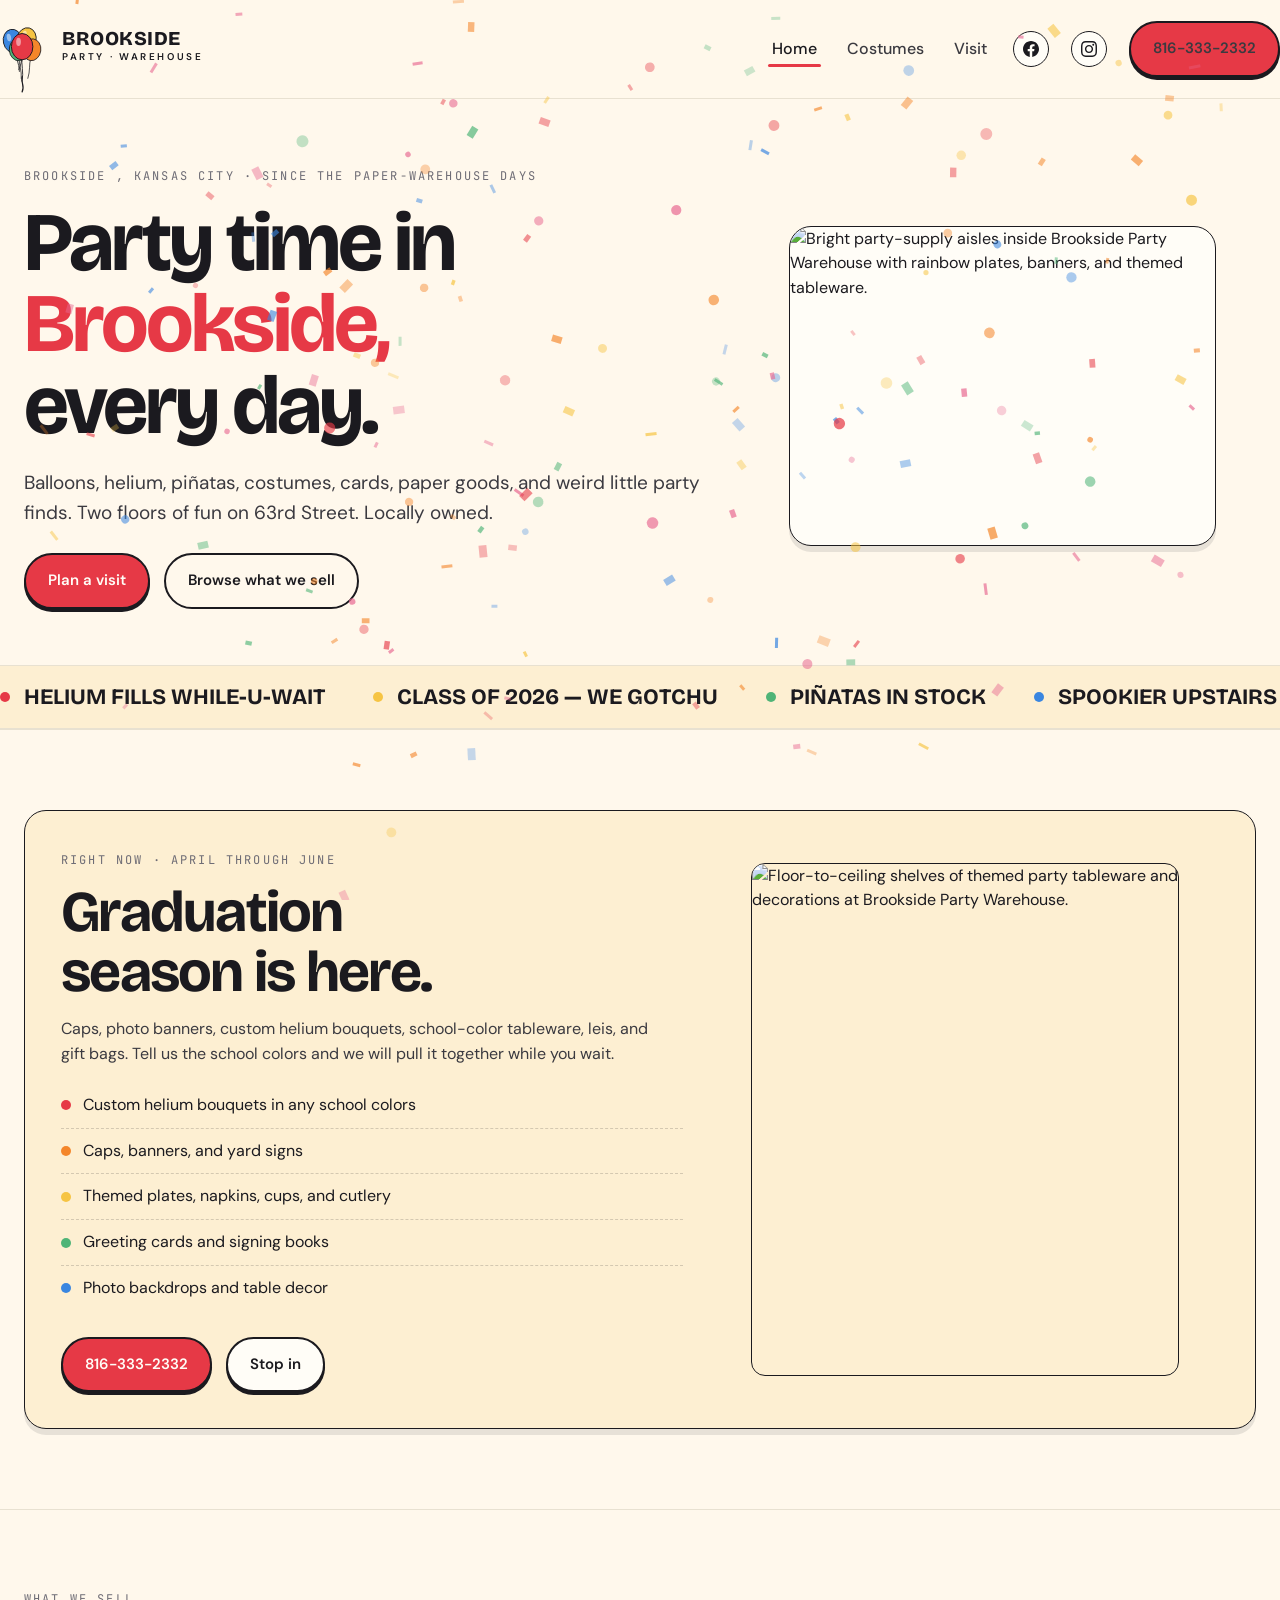
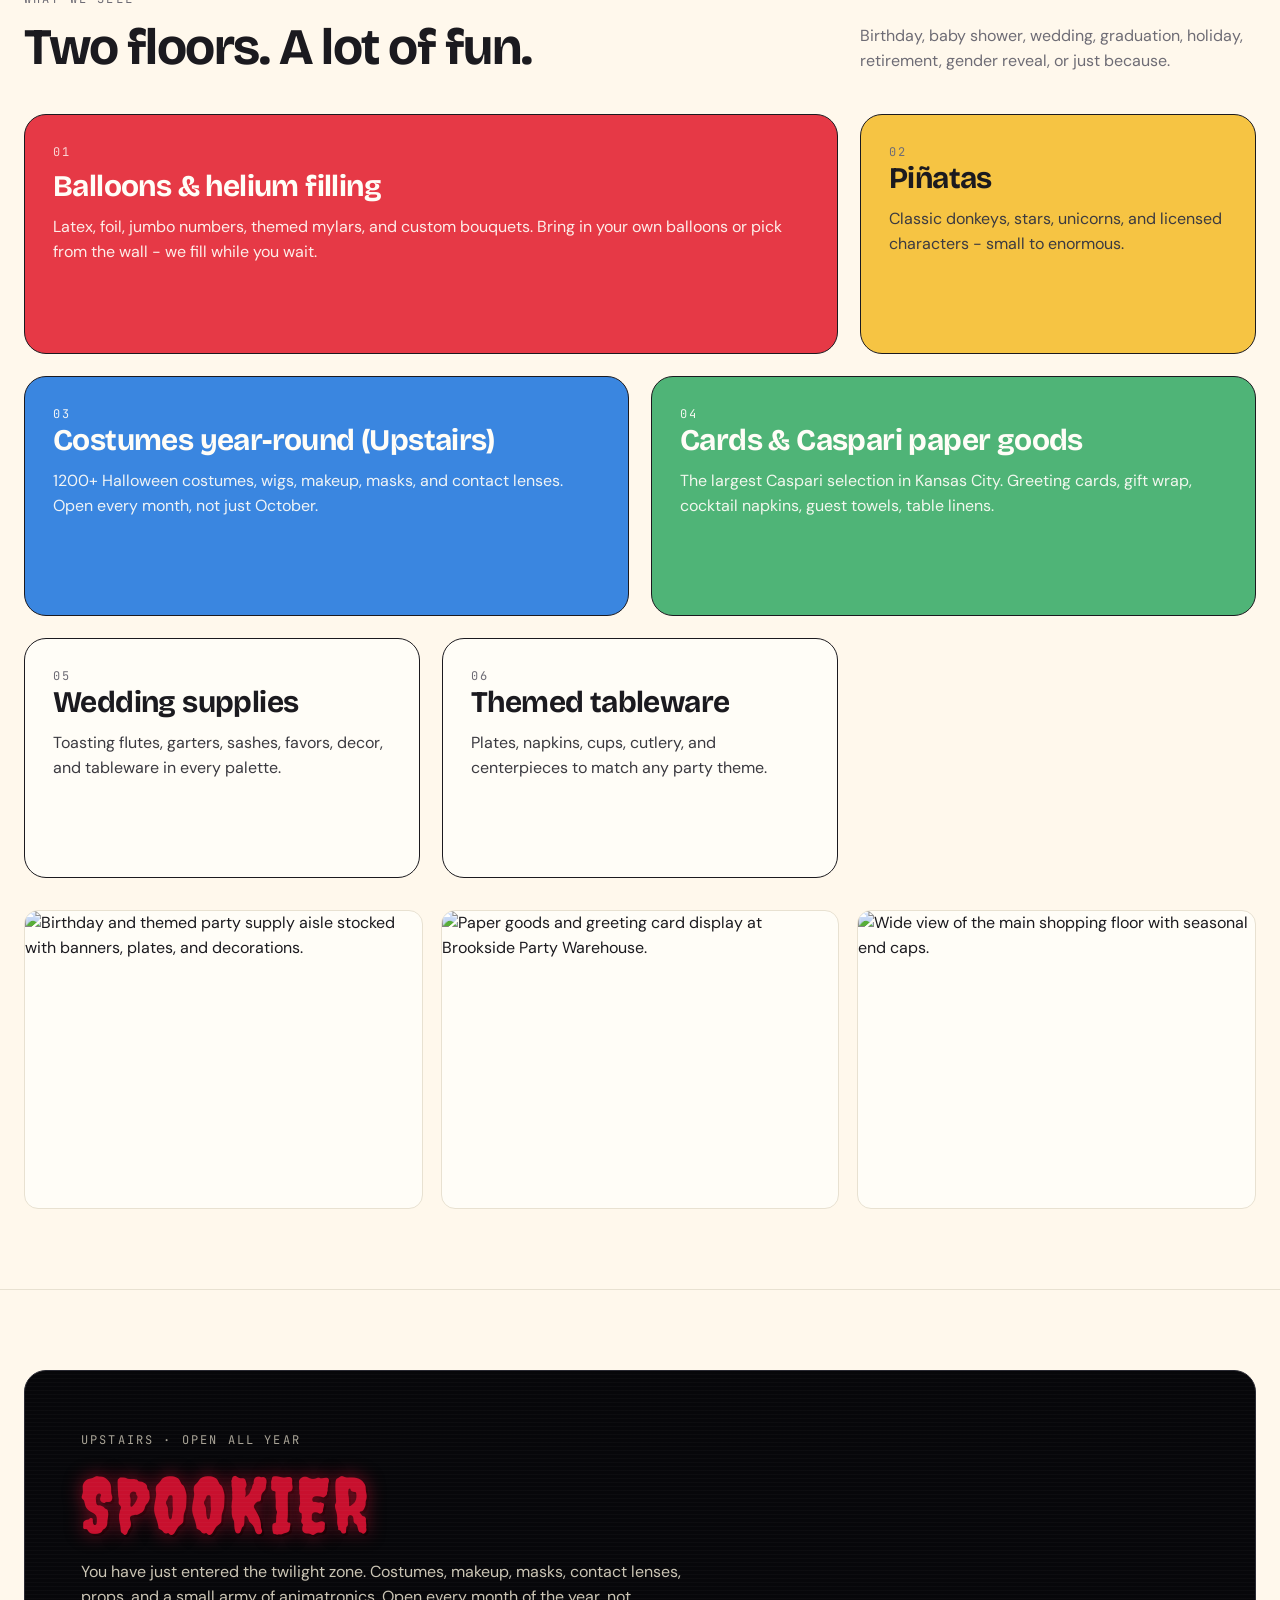
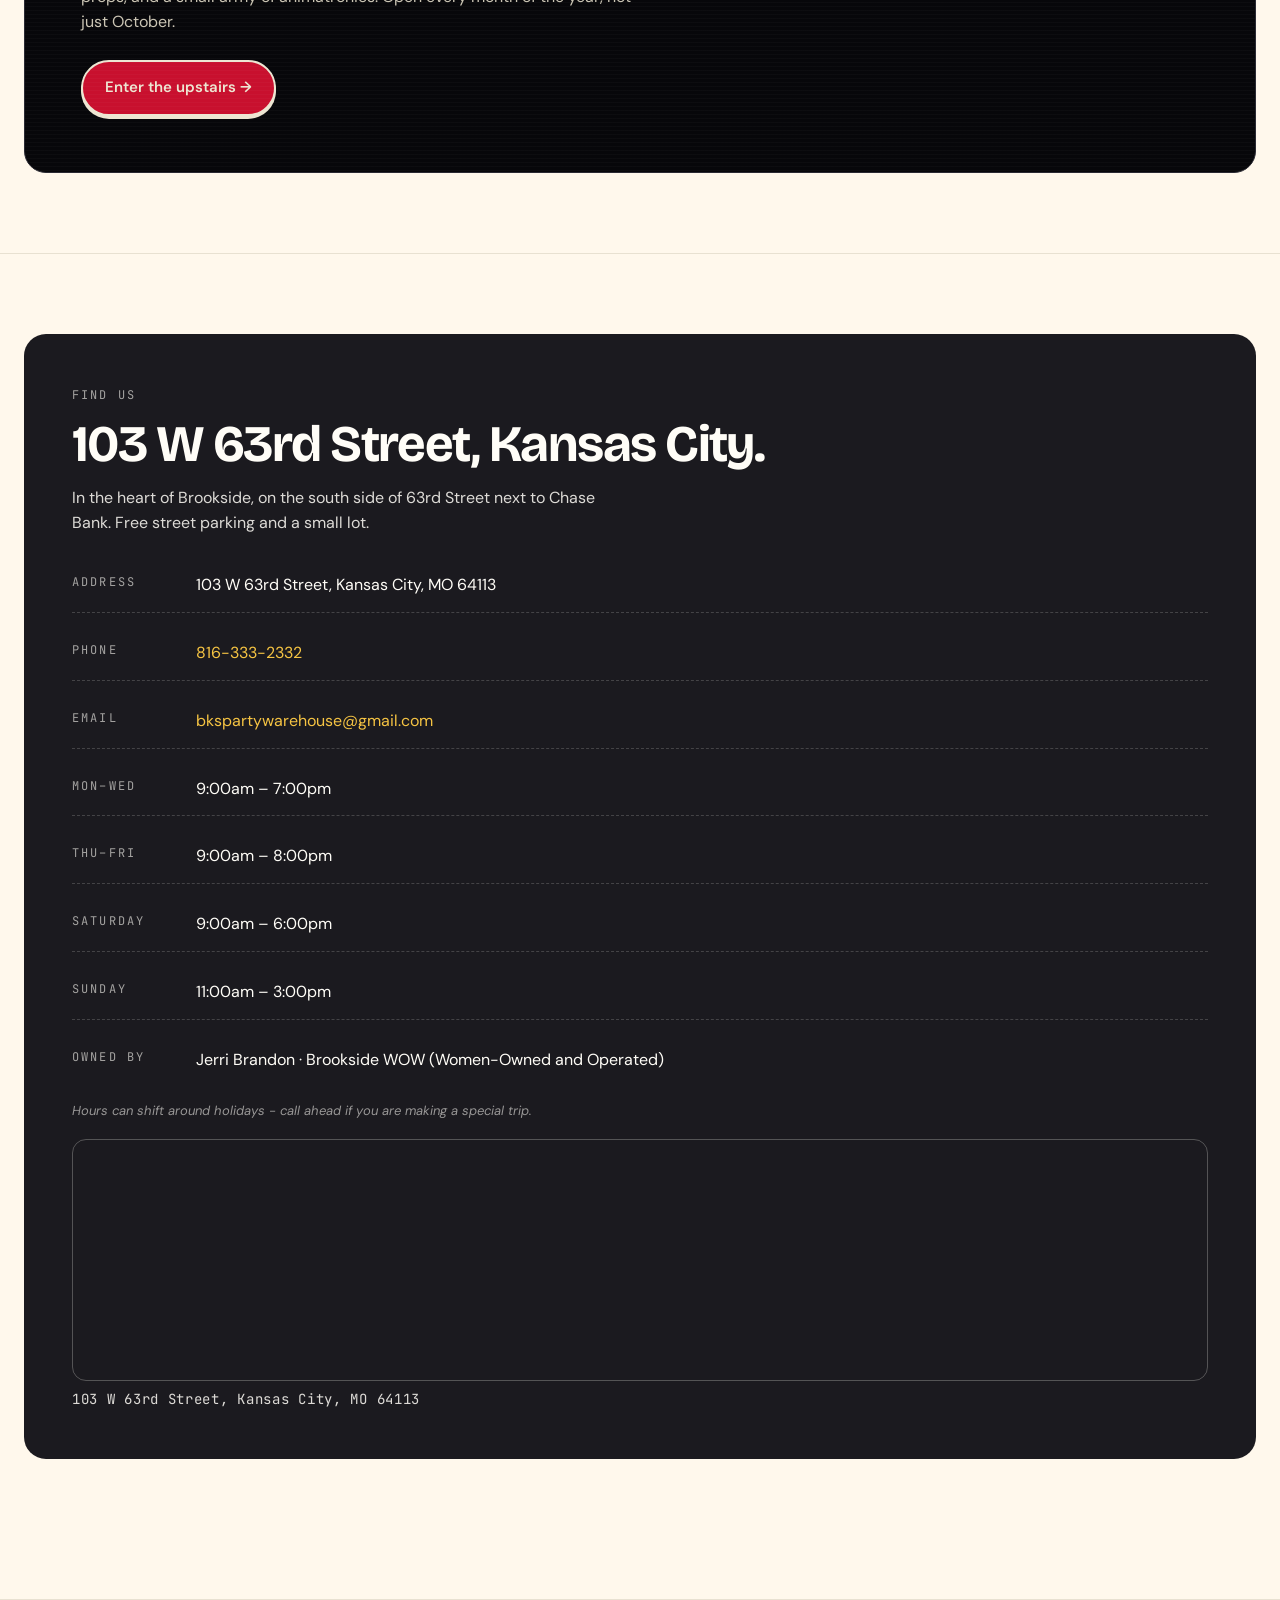
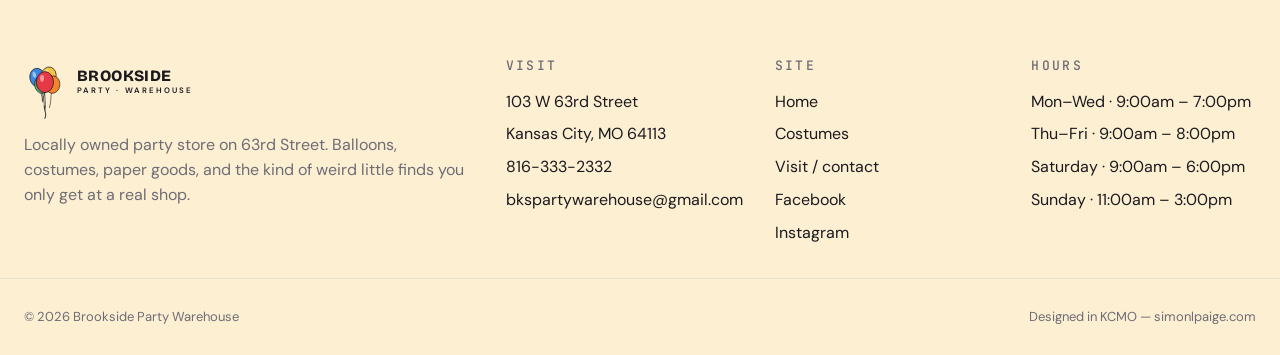
==== commit 60cb75ff: "fix marquee speed: JS pixel-rate driver + restore missing CUSTOM ORDERS in second half - Add inline " ====
--- a/index.html
+++ b/index.html
@@ -157,6 +157,7 @@
         <span><span class="marquee-dot" style="background:#F6C443"></span>CLASS OF 2026 &mdash; WE GOTCHU</span>
         <span><span class="marquee-dot" style="background:#4FB477"></span>PI&Ntilde;ATAS IN STOCK</span>
         <span><span class="marquee-dot" style="background:#3A86E0"></span>SPOOKIER UPSTAIRS &middot; ALL YEAR</span>
+        <span><span class="marquee-dot" style="background:#F4862A"></span>CUSTOM ORDERS</span>
         <span><span class="marquee-dot" style="background:#E86A92"></span>FREE STREET PARKING</span>
       </div>
     </div>
@@ -397,6 +398,20 @@
       });
     });
   </script>
+
+  <script>
+    // Marquee speed: set animation duration from actual content width
+    // so it's pixel-consistent on every screen size, no media queries needed.
+    (function () {
+      var track = document.querySelector('.marquee-track');
+      if (!track) return;
+      // scrollWidth = both halves; divide by 2 for one full loop distance
+      var halfWidth = track.scrollWidth / 2;
+      var PX_PER_SEC = 180; // pixels per second - raise to speed up, lower to slow down
+      var duration = (halfWidth / PX_PER_SEC).toFixed(2);
+      track.style.animationDuration = duration + 's';
+    })();
+  </script>
 </body>
 </html>
 
--- a/style.css
+++ b/style.css
@@ -327,8 +327,10 @@
   from { transform: translateX(0); }
   to   { transform: translateX(-50%); }
 }
+/* Marquee speed is set by JS (180px/s) in index.html.
+   This fallback fires only if JS is disabled. */
 @media (max-width: 768px) {
-  .marquee-track { animation: marquee 20s linear infinite; }
+  .marquee-track { animation: marquee 8s linear infinite; }
 }
 @media (prefers-reduced-motion: reduce) {
   .marquee-track { animation: none; }
@@ -650,7 +652,6 @@
 .option-card.tz h3 { font-family: "Creepster", serif; font-size: clamp(32px, 4.5vw, 50px); letter-spacing: 0.04em; color: var(--bone); }
 
 .spook-photos { display: grid; grid-template-columns: repeat(3, 1fr); gap: 14px; margin-top: 36px; }
-.spook-photos figure:last-child:nth-child(3n+2) { grid-column: span 2; }
 @media (max-width: 720px) { .spook-photos { grid-template-columns: 1fr 1fr; } }
 .spook-photos figure {
   margin: 0;
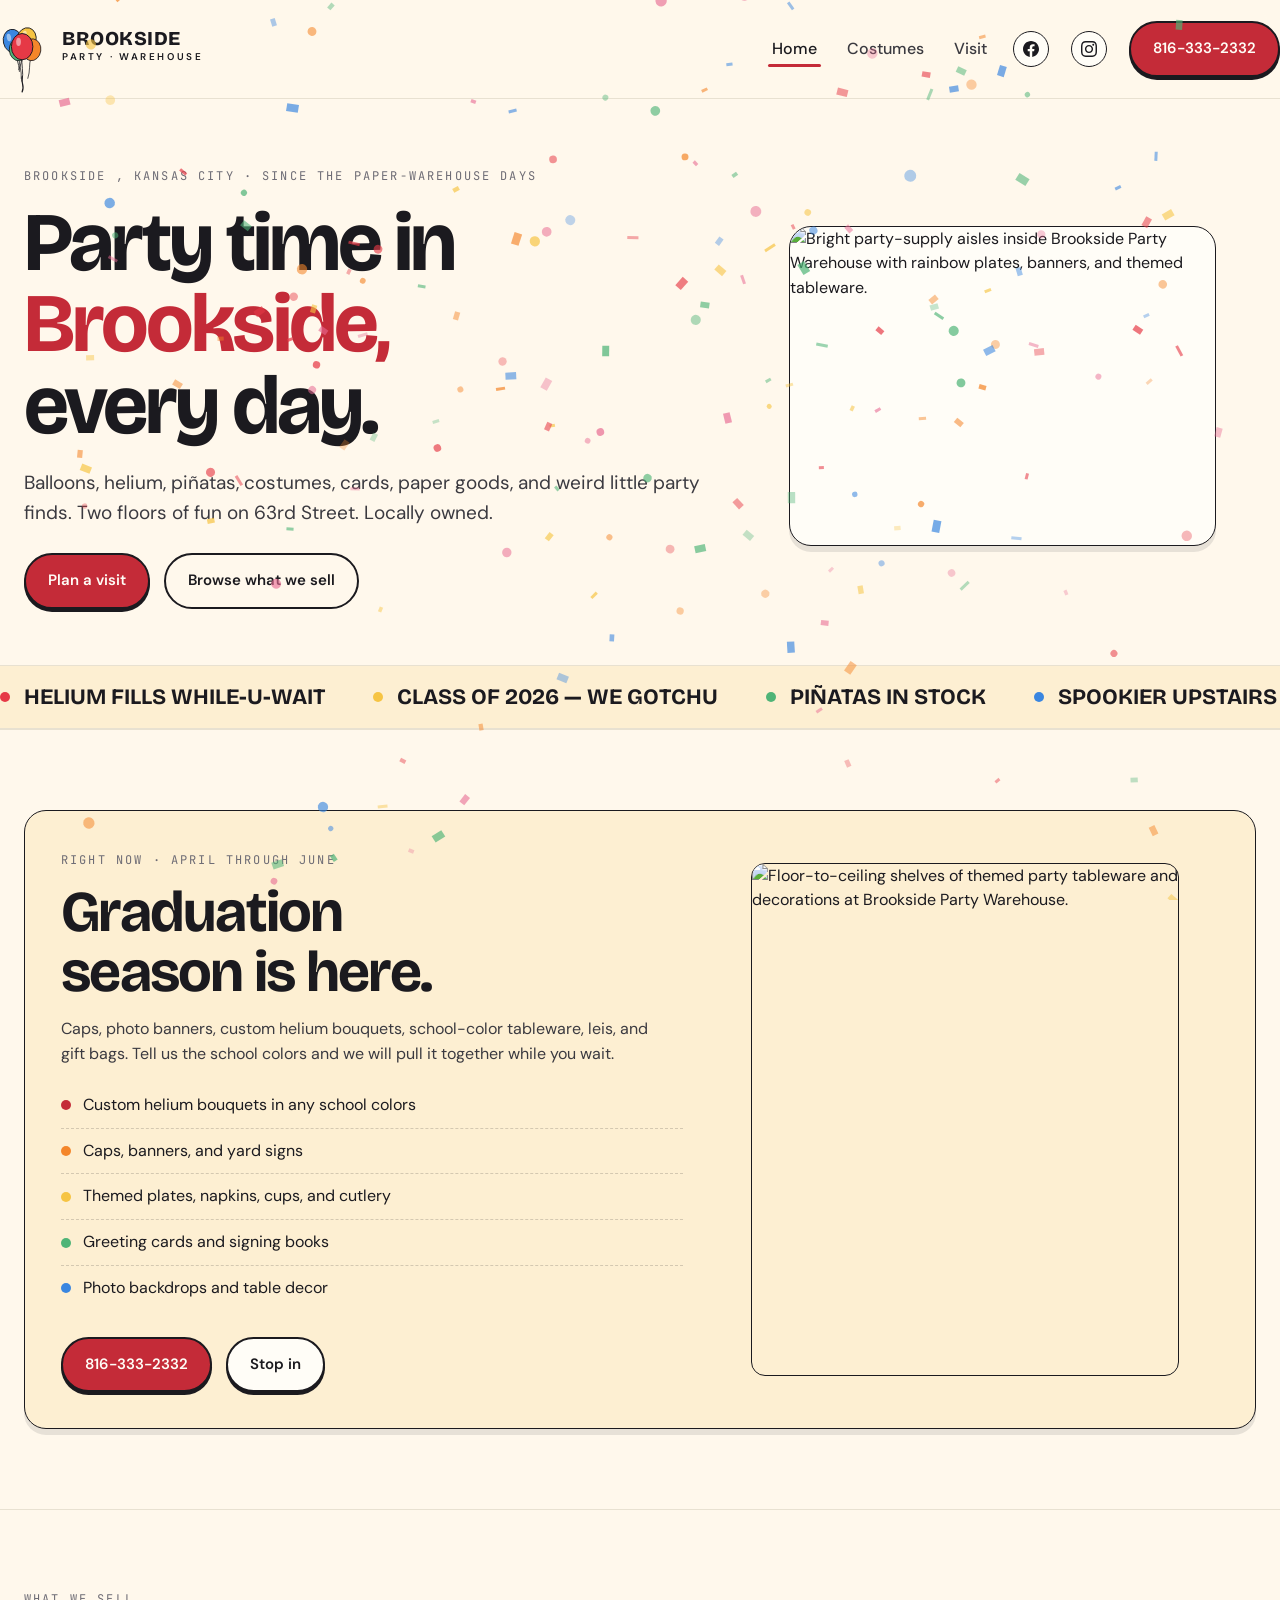
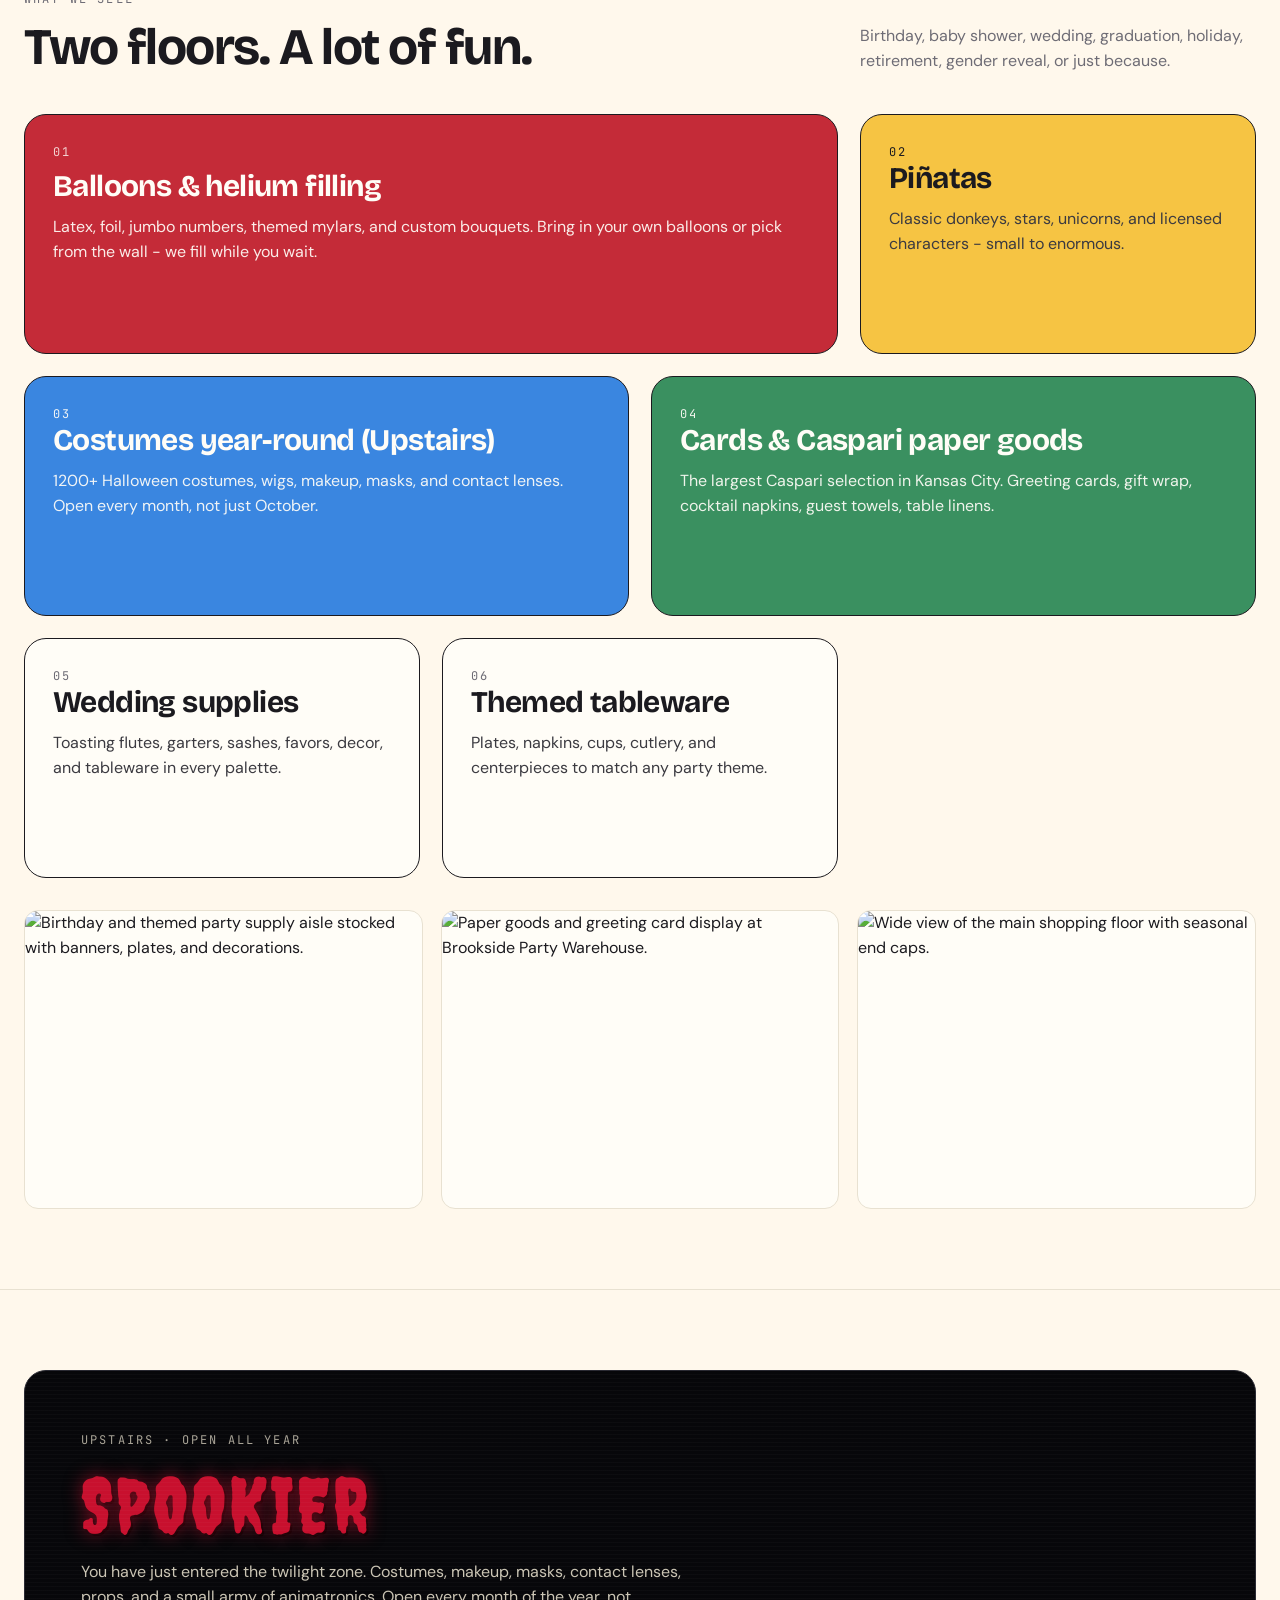
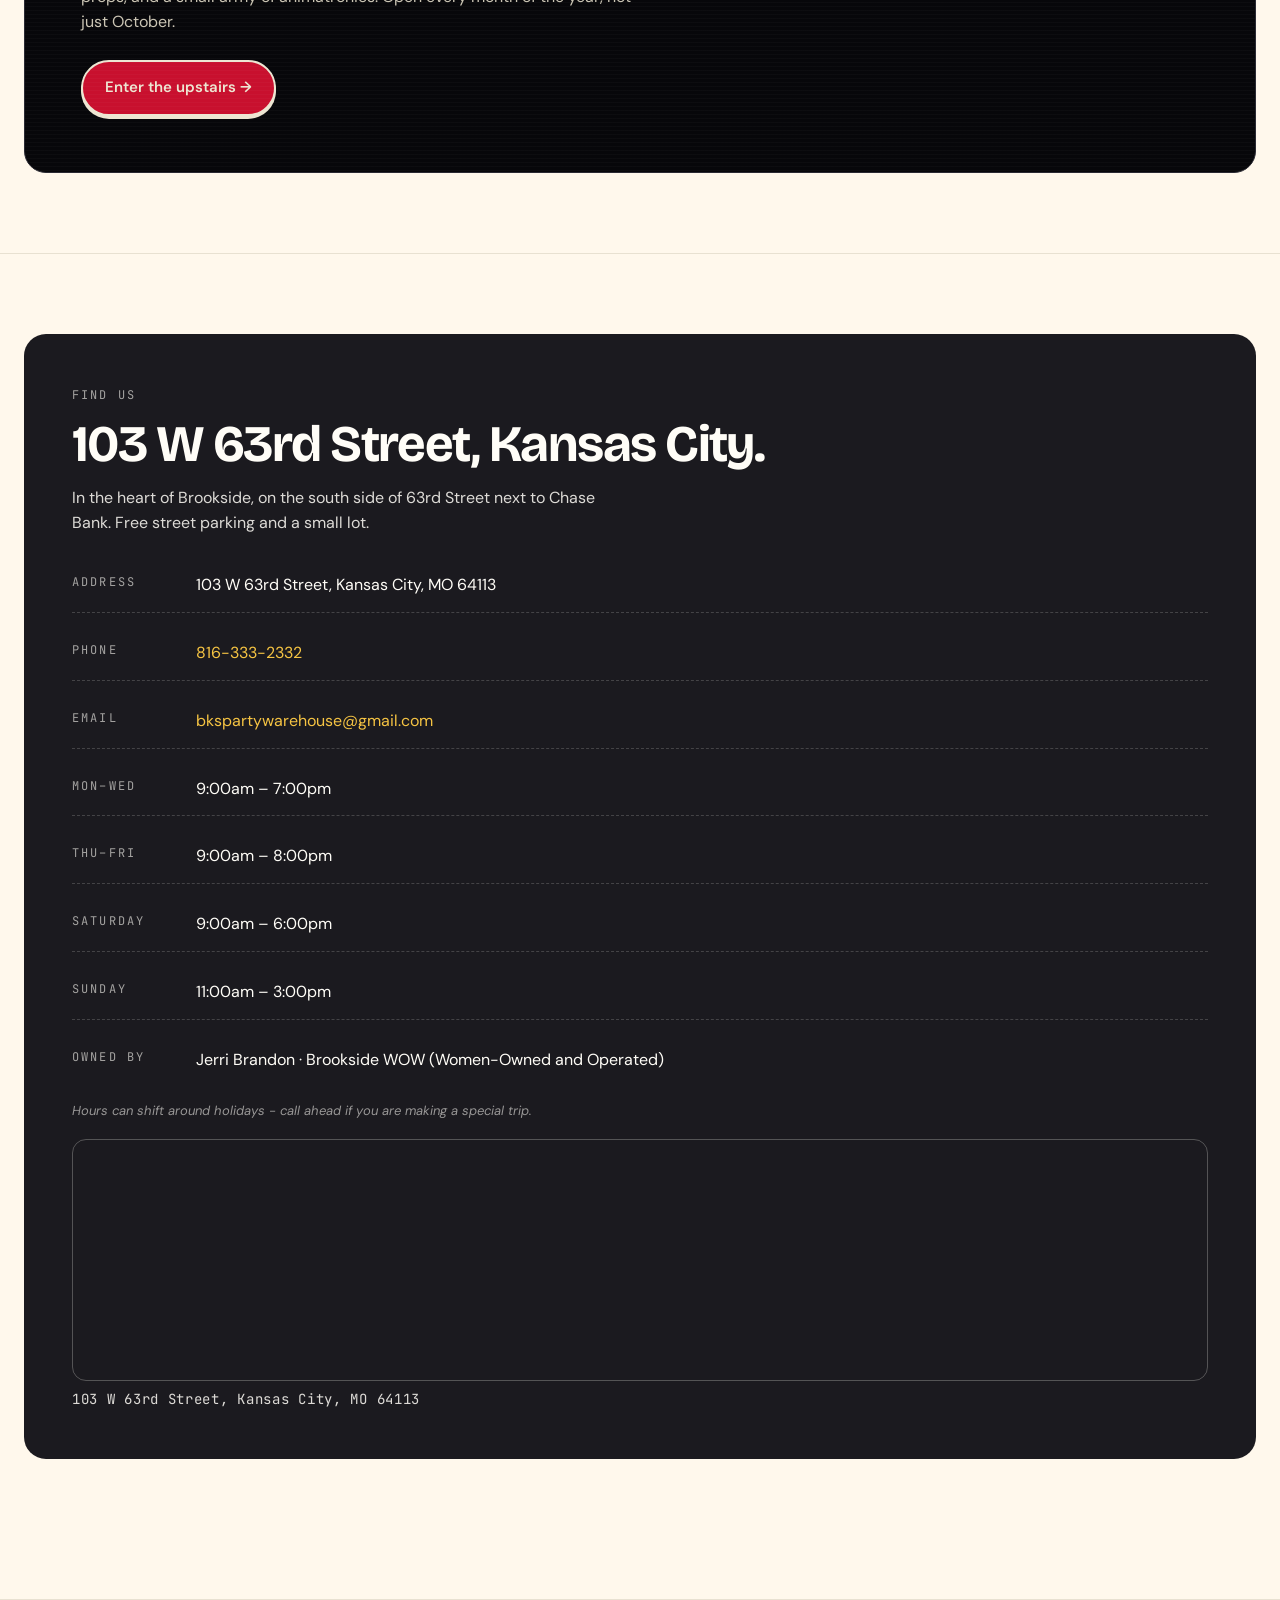
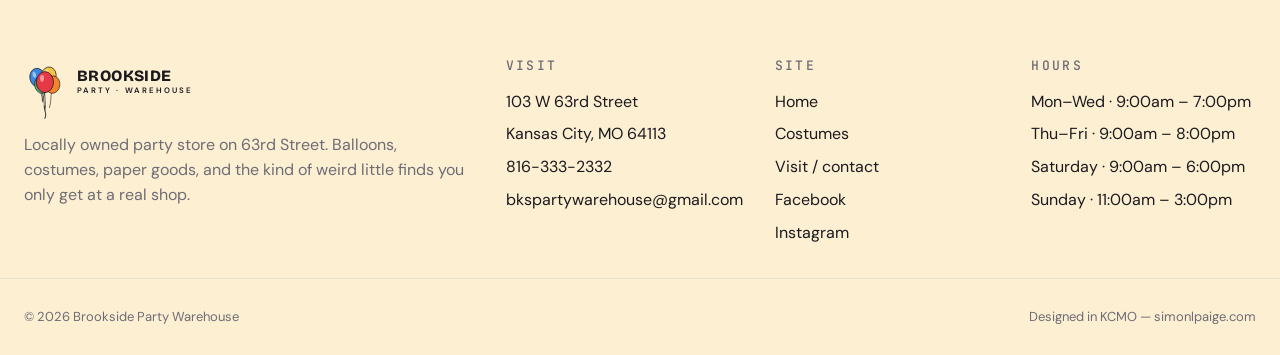
==== commit 72860ff4: "fix marquee loop: wait for fonts.ready before measuring scrollWidth The JS was running at parse time" ====
--- a/index.html
+++ b/index.html
@@ -400,9 +400,11 @@
   </script>
 
   <script>
-    // Marquee speed: set animation duration from actual content width
-    // so it's pixel-consistent on every screen size, no media queries needed.
-    (function () {
+    // Marquee speed: wait for fonts to load before measuring scrollWidth.
+    // Running immediately gives the fallback-font width (too narrow), which
+    // causes the animation to loop before the real font's wider track reaches
+    // -50%, making it snap back halfway across the screen.
+    document.fonts.ready.then(function () {
       var track = document.querySelector('.marquee-track');
       if (!track) return;
       // scrollWidth = both halves; divide by 2 for one full loop distance
@@ -410,7 +412,7 @@
       var PX_PER_SEC = 180; // pixels per second - raise to speed up, lower to slow down
       var duration = (halfWidth / PX_PER_SEC).toFixed(2);
       track.style.animationDuration = duration + 's';
-    })();
+    });
   </script>
 </body>
 </html>
--- a/style.css
+++ b/style.css
@@ -11,7 +11,7 @@
   --ink-mute: #6E6C75;
   --rule: #E8E1D1;
 
-  --red: #E63946;
+  --red: #C42B38; /* darkened from #E63946 for WCAG AA 4.5:1 with --paper text */
   --orange: #F4862A;
   --yellow: #F6C443;
   --green: #4FB477;
@@ -138,6 +138,8 @@
 .nav-links .btn--primary {
   padding: 14px 22px;
 }
+/* Override nav-link inherited color so btn--primary always shows --paper text */
+.nav-links a.btn--primary { color: var(--paper); }
 
 .nav-phone-icon { 
   display: none;
@@ -401,10 +403,11 @@
 .cat--blue { background: var(--blue); color: var(--paper); }
 .cat--blue .num, .cat--blue p { color: rgba(255,253,247,0.92); }
 .cat--blue .arrow { background: var(--paper); color: var(--ink); }
-.cat--green { background: var(--green); color: var(--paper); }
+.cat--green { background: #3A9060; color: var(--paper); } /* #3A9060 darkened from var(--green)/#4FB477 for WCAG AA h3 large-text 3:1 */
 .cat--green .num, .cat--green p { color: rgba(255,253,247,0.92); }
 .cat--green .arrow { background: var(--paper); color: var(--ink); }
 .cat--yellow { background: var(--yellow); color: var(--ink); }
+.cat--yellow .num { color: var(--ink); } /* ink-mute on yellow fails WCAG; full ink = 10.6:1 */
 @media (max-width: 900px) {
   .cat--featured, .cat--small, .cat--med { grid-column: span 12; }
 }
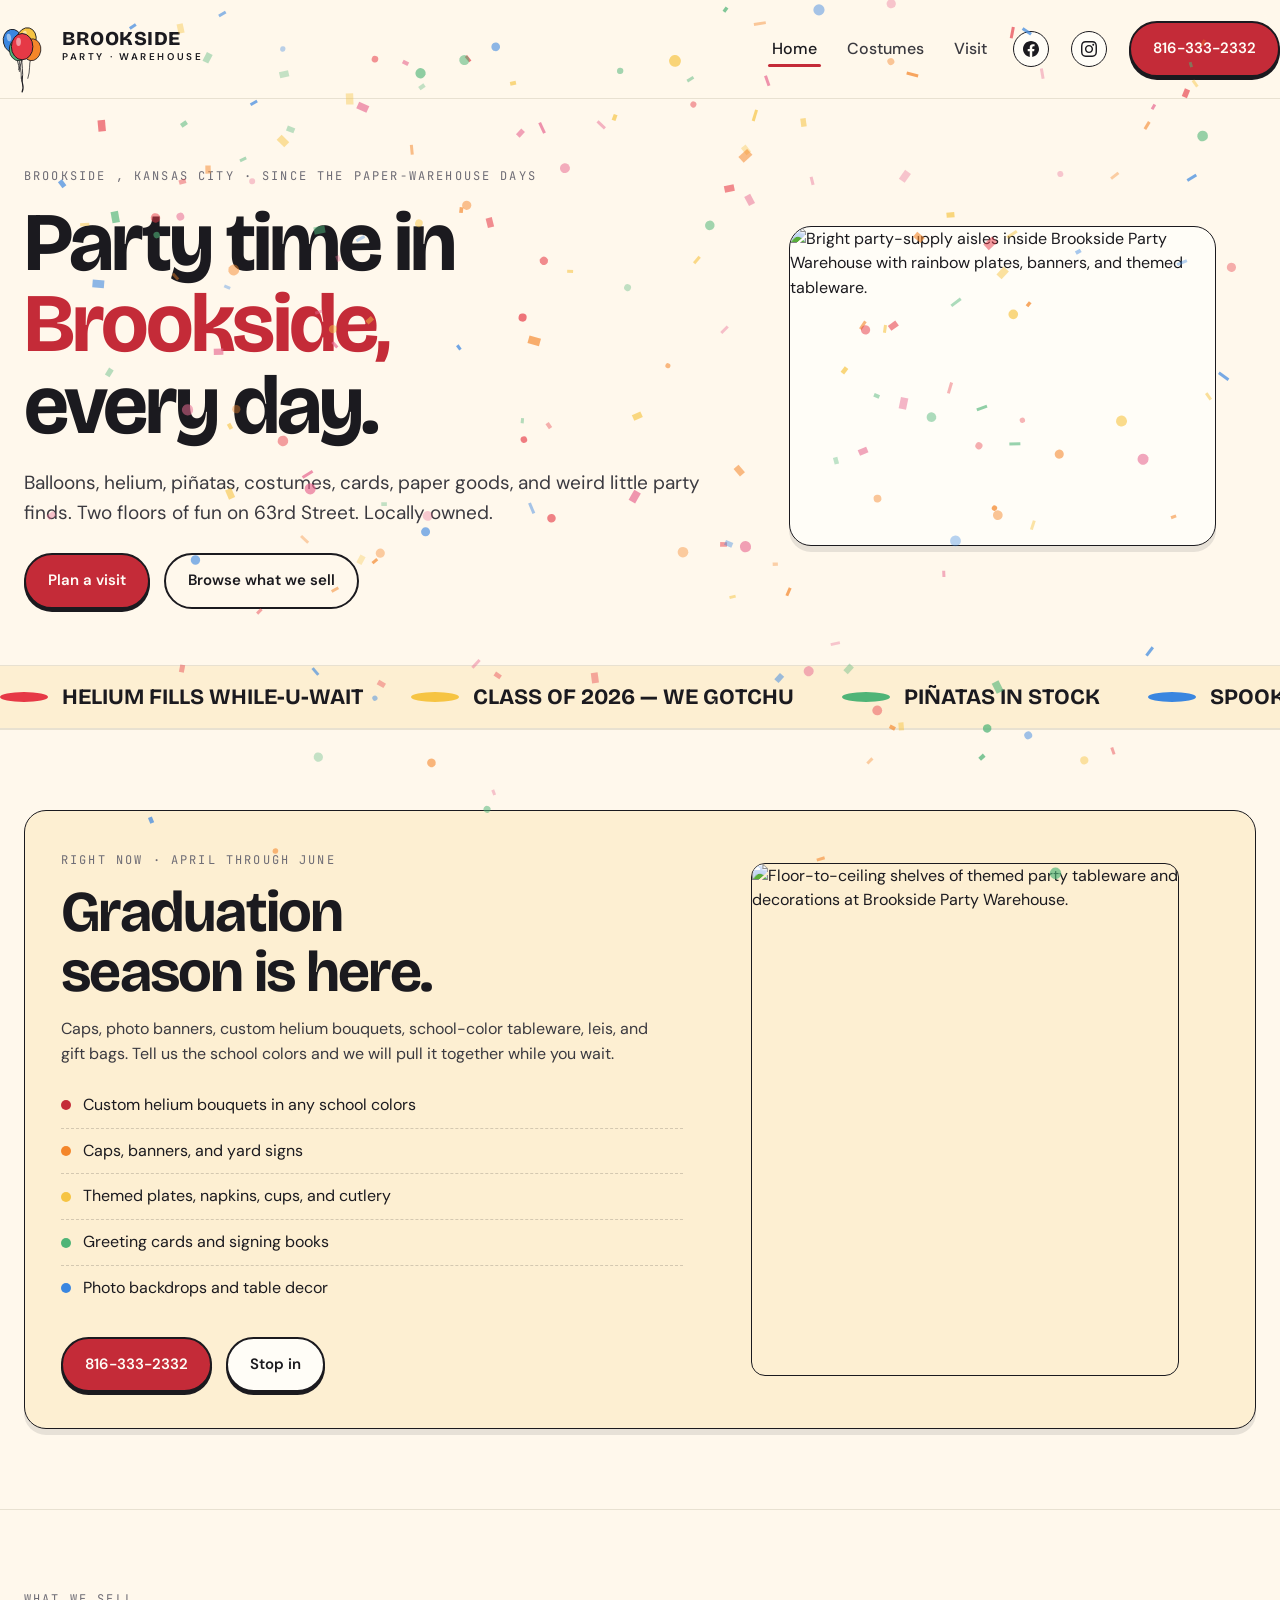
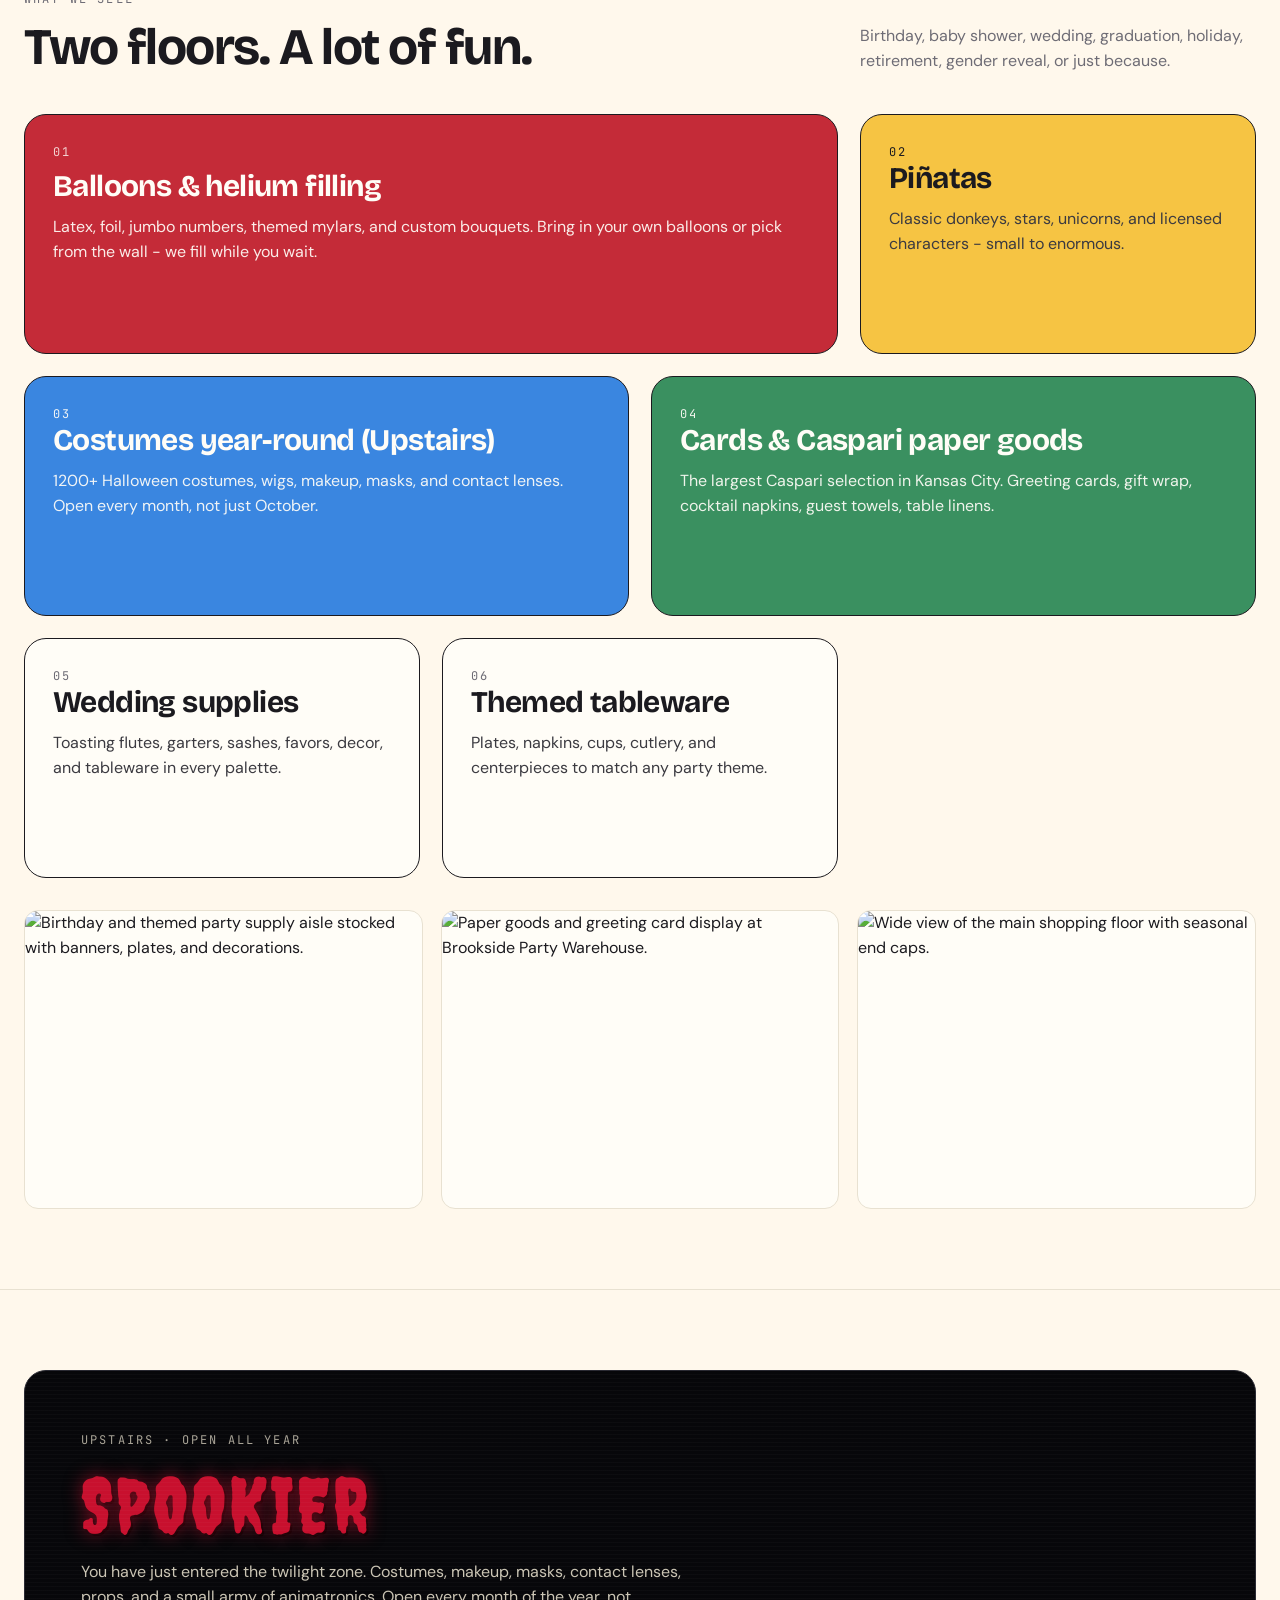
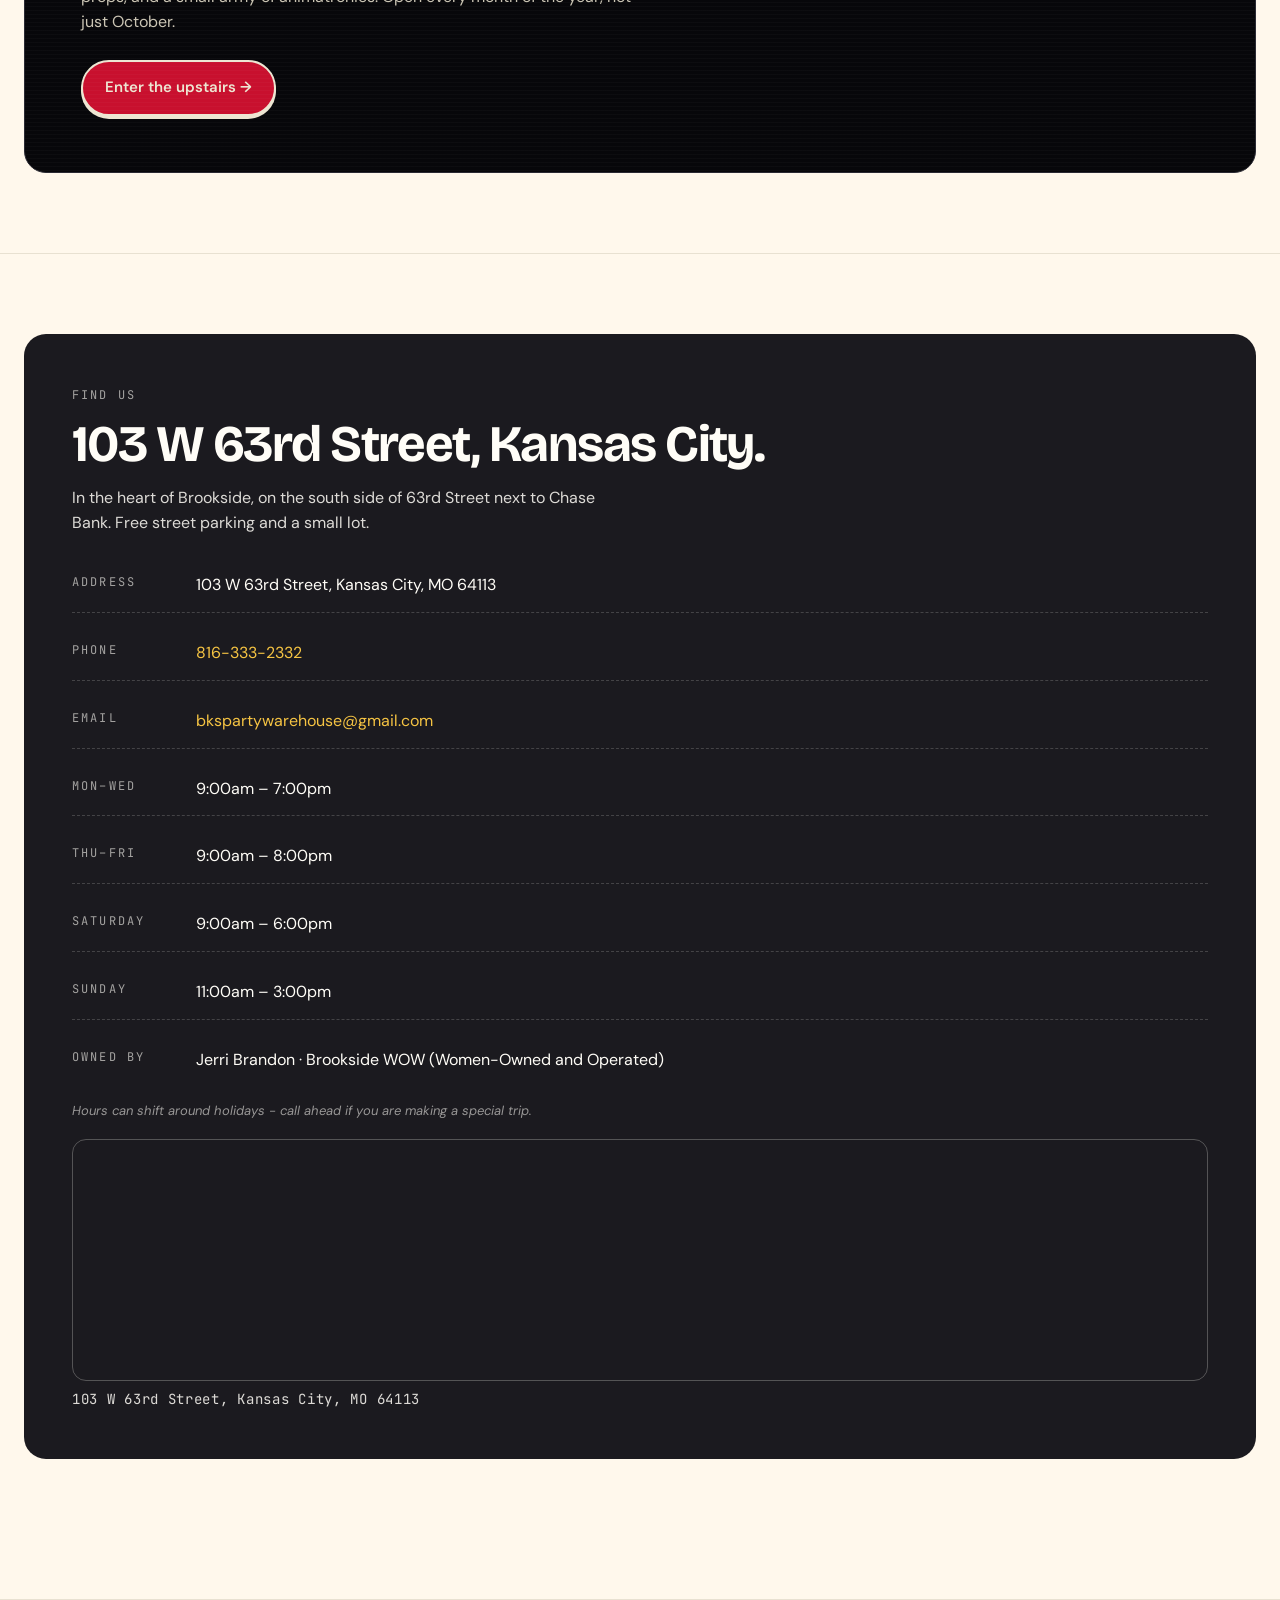
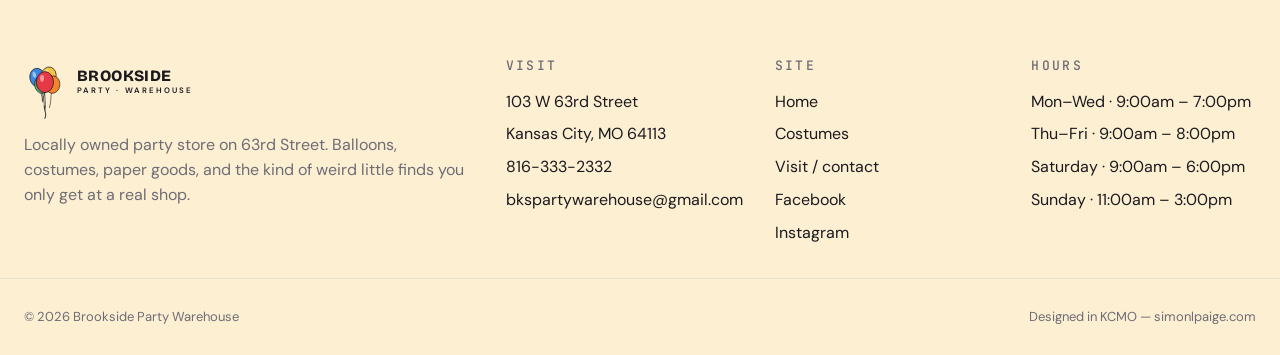
==== commit bbd8f912: "Fix marquee seamless loop - two bugs Bug 1: gap on flex container causes 24px misalignment at loop p" ====
--- a/index.html
+++ b/index.html
@@ -400,18 +400,23 @@
   </script>
 
   <script>
-    // Marquee speed: wait for fonts to load before measuring scrollWidth.
-    // Running immediately gives the fallback-font width (too narrow), which
-    // causes the animation to loop before the real font's wider track reaches
-    // -50%, making it snap back halfway across the screen.
+    // Marquee speed: measure after fonts are loaded so we get the real rendered width.
+    // We do a clean cancel-and-restart instead of mutating animationDuration on a running
+    // animation - Safari and Firefox restart the animation on duration changes, causing
+    // the visible "stops and starts over" snap.
     document.fonts.ready.then(function () {
-      var track = document.querySelector('.marquee-track');
-      if (!track) return;
-      // scrollWidth = both halves; divide by 2 for one full loop distance
-      var halfWidth = track.scrollWidth / 2;
-      var PX_PER_SEC = 180; // pixels per second - raise to speed up, lower to slow down
-      var duration = (halfWidth / PX_PER_SEC).toFixed(2);
-      track.style.animationDuration = duration + 's';
+      requestAnimationFrame(function () {
+        var track = document.querySelector('.marquee-track');
+        if (!track) return;
+        // scrollWidth = both halves; padding-right on each span makes -50% land exactly right
+        var halfWidth = track.scrollWidth / 2;
+        var PX_PER_SEC = 180; // pixels per second - raise to speed up, lower to slow down
+        var duration = (halfWidth / PX_PER_SEC).toFixed(2) + 's';
+        // Cancel, force reflow, restart - avoids mid-animation duration mutation
+        track.style.animation = 'none';
+        void track.offsetWidth; // flush pending styles
+        track.style.animation = 'marquee ' + duration + ' linear infinite';
+      });
     });
   </script>
 </body>
--- a/style.css
+++ b/style.css
@@ -308,7 +308,7 @@
 }
 .marquee-track {
   display: flex;
-  gap: 48px;
+  width: max-content;
   white-space: nowrap;
   animation: marquee 38s linear infinite;
   will-change: transform;
@@ -321,6 +321,7 @@
   display: inline-flex;
   align-items: center;
   gap: 14px;
+  padding-right: 48px; /* spacing lives on the item, not the container — makes -50% land exactly at loop point */
 }
 .marquee-dot {
   width: 10px; height: 10px; border-radius: 50%;
